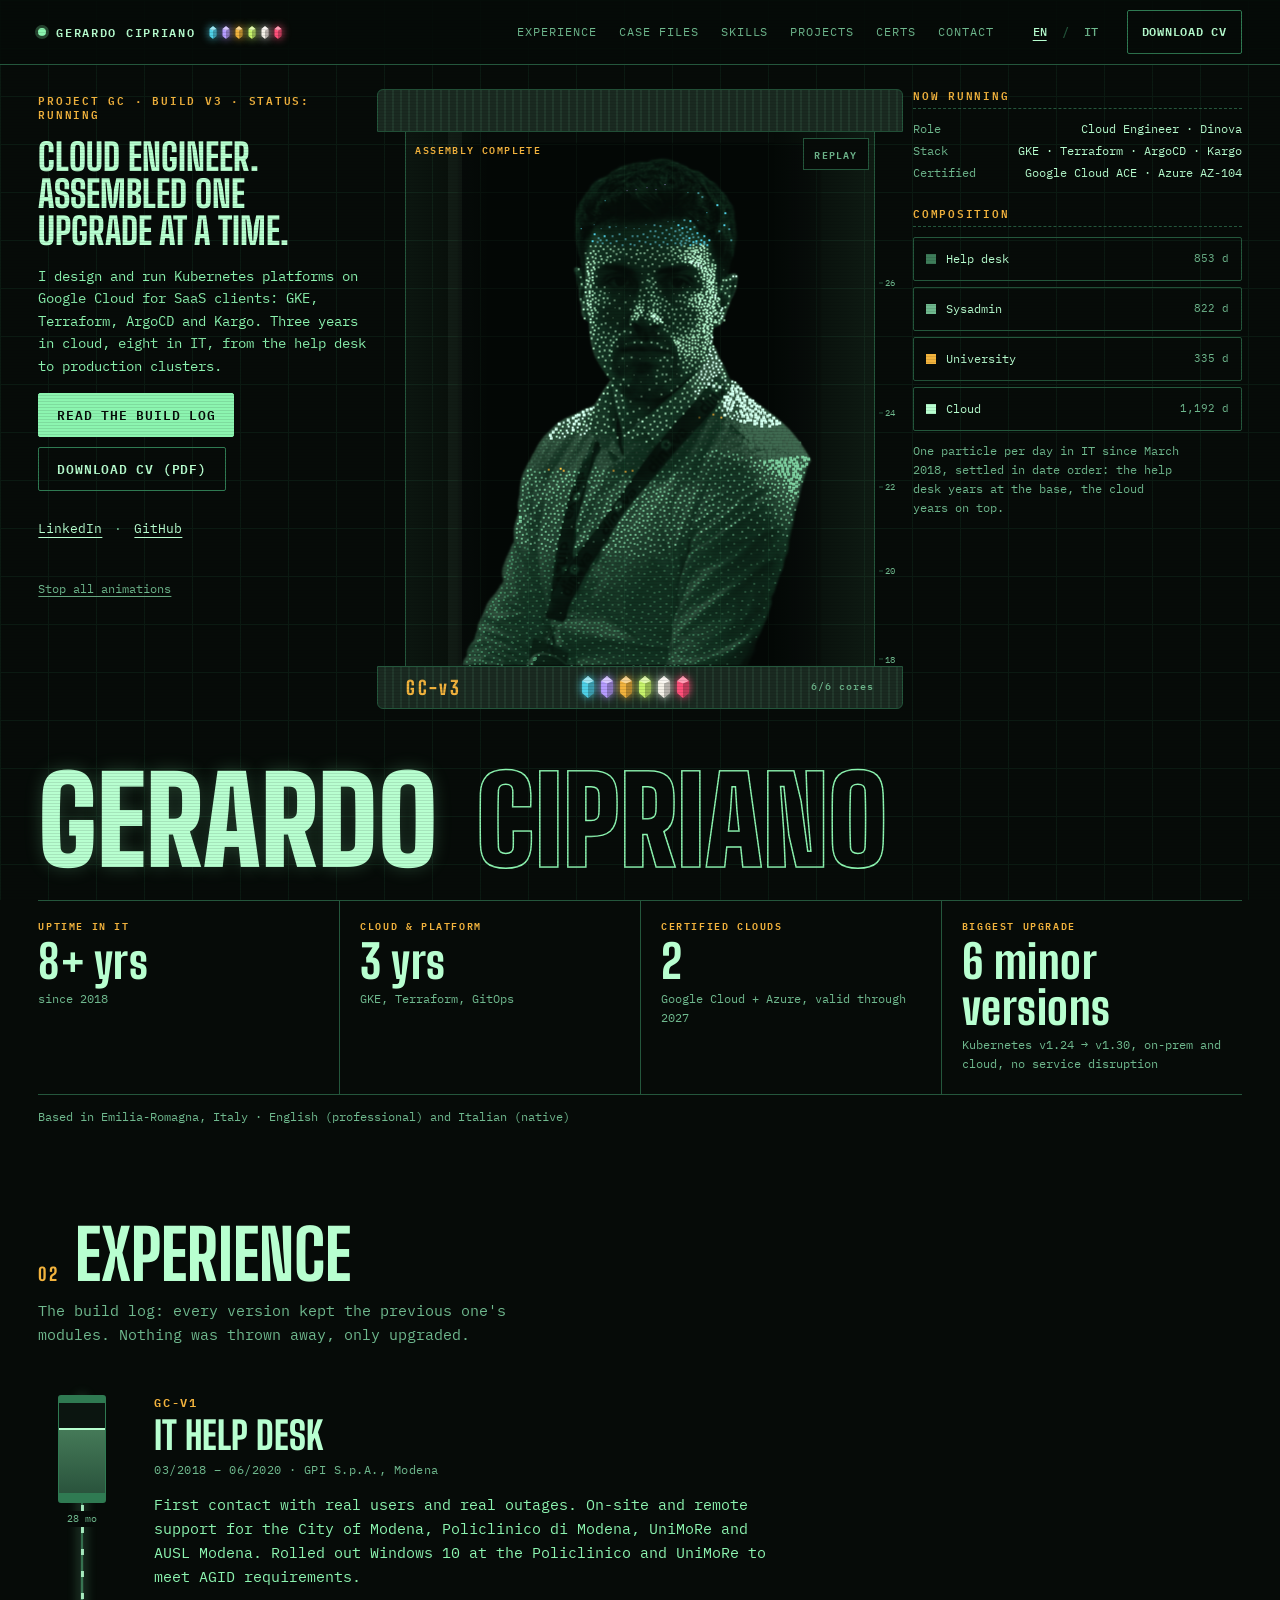
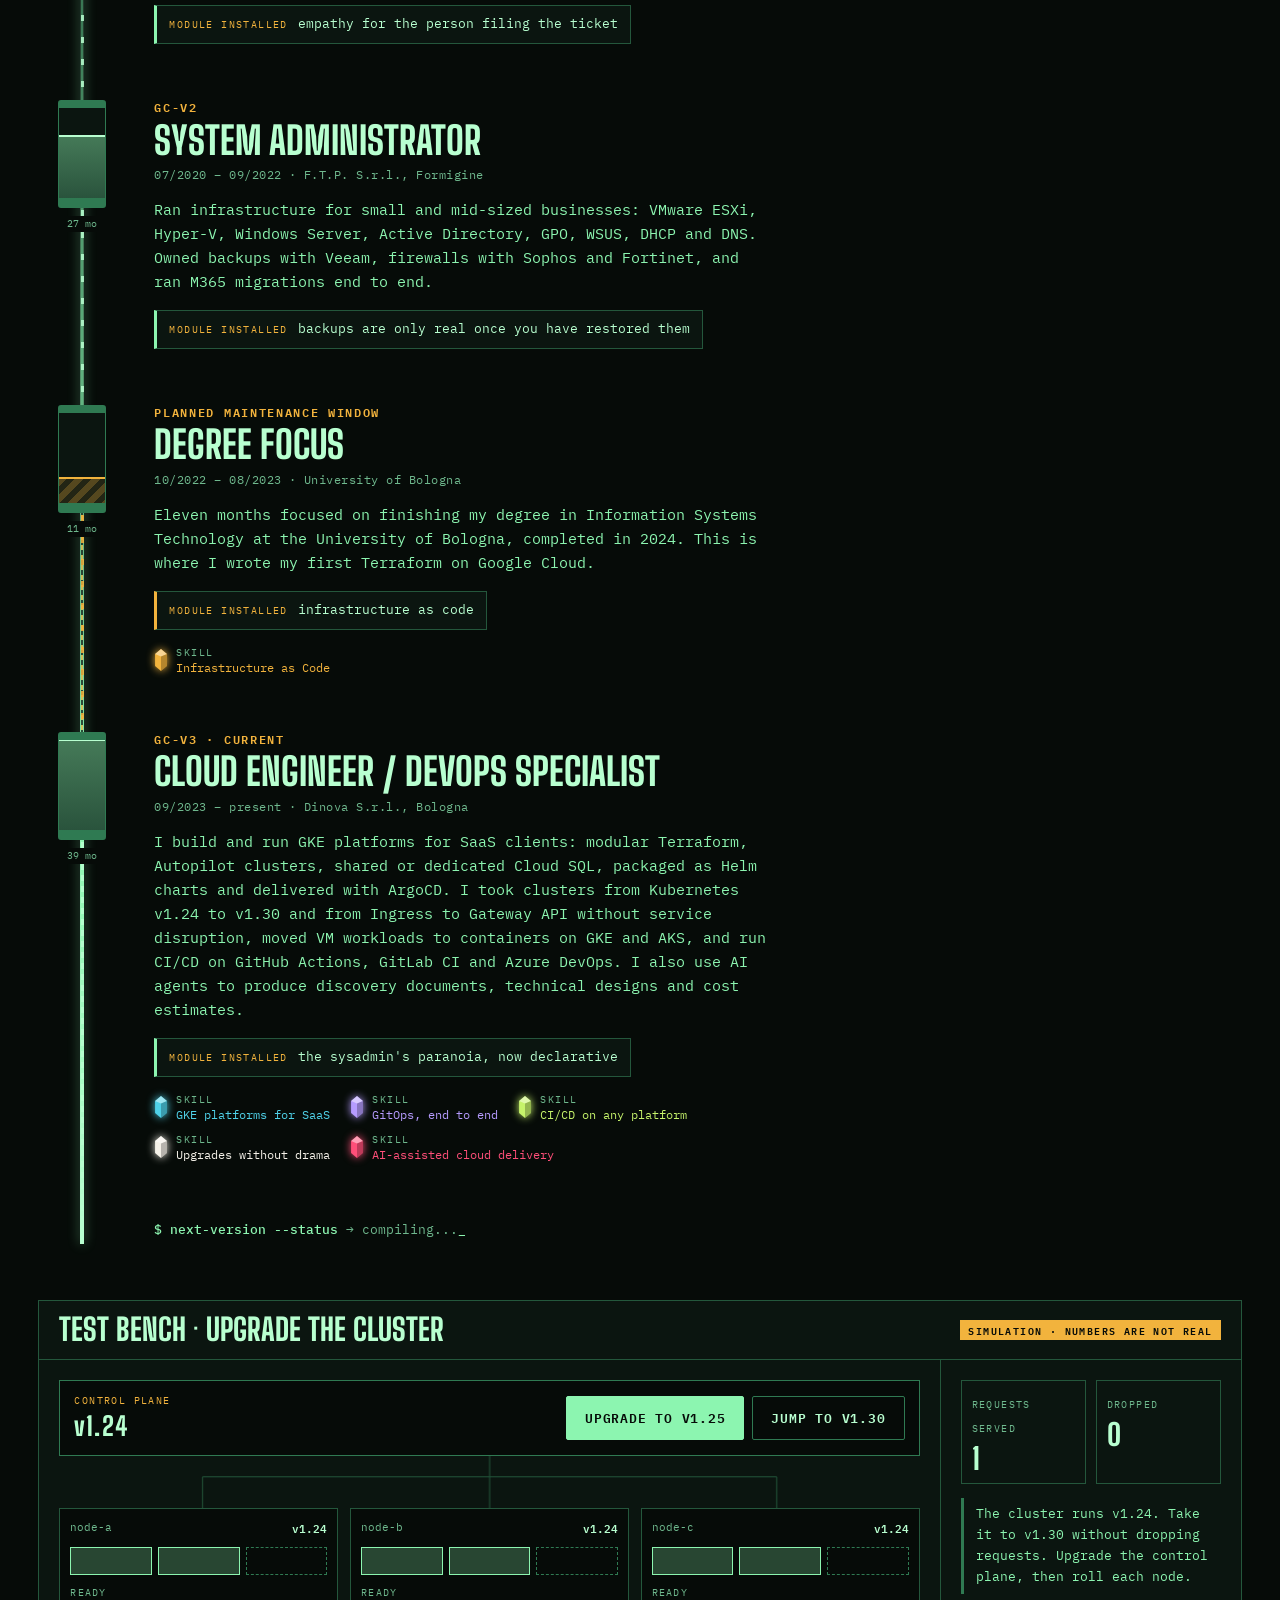
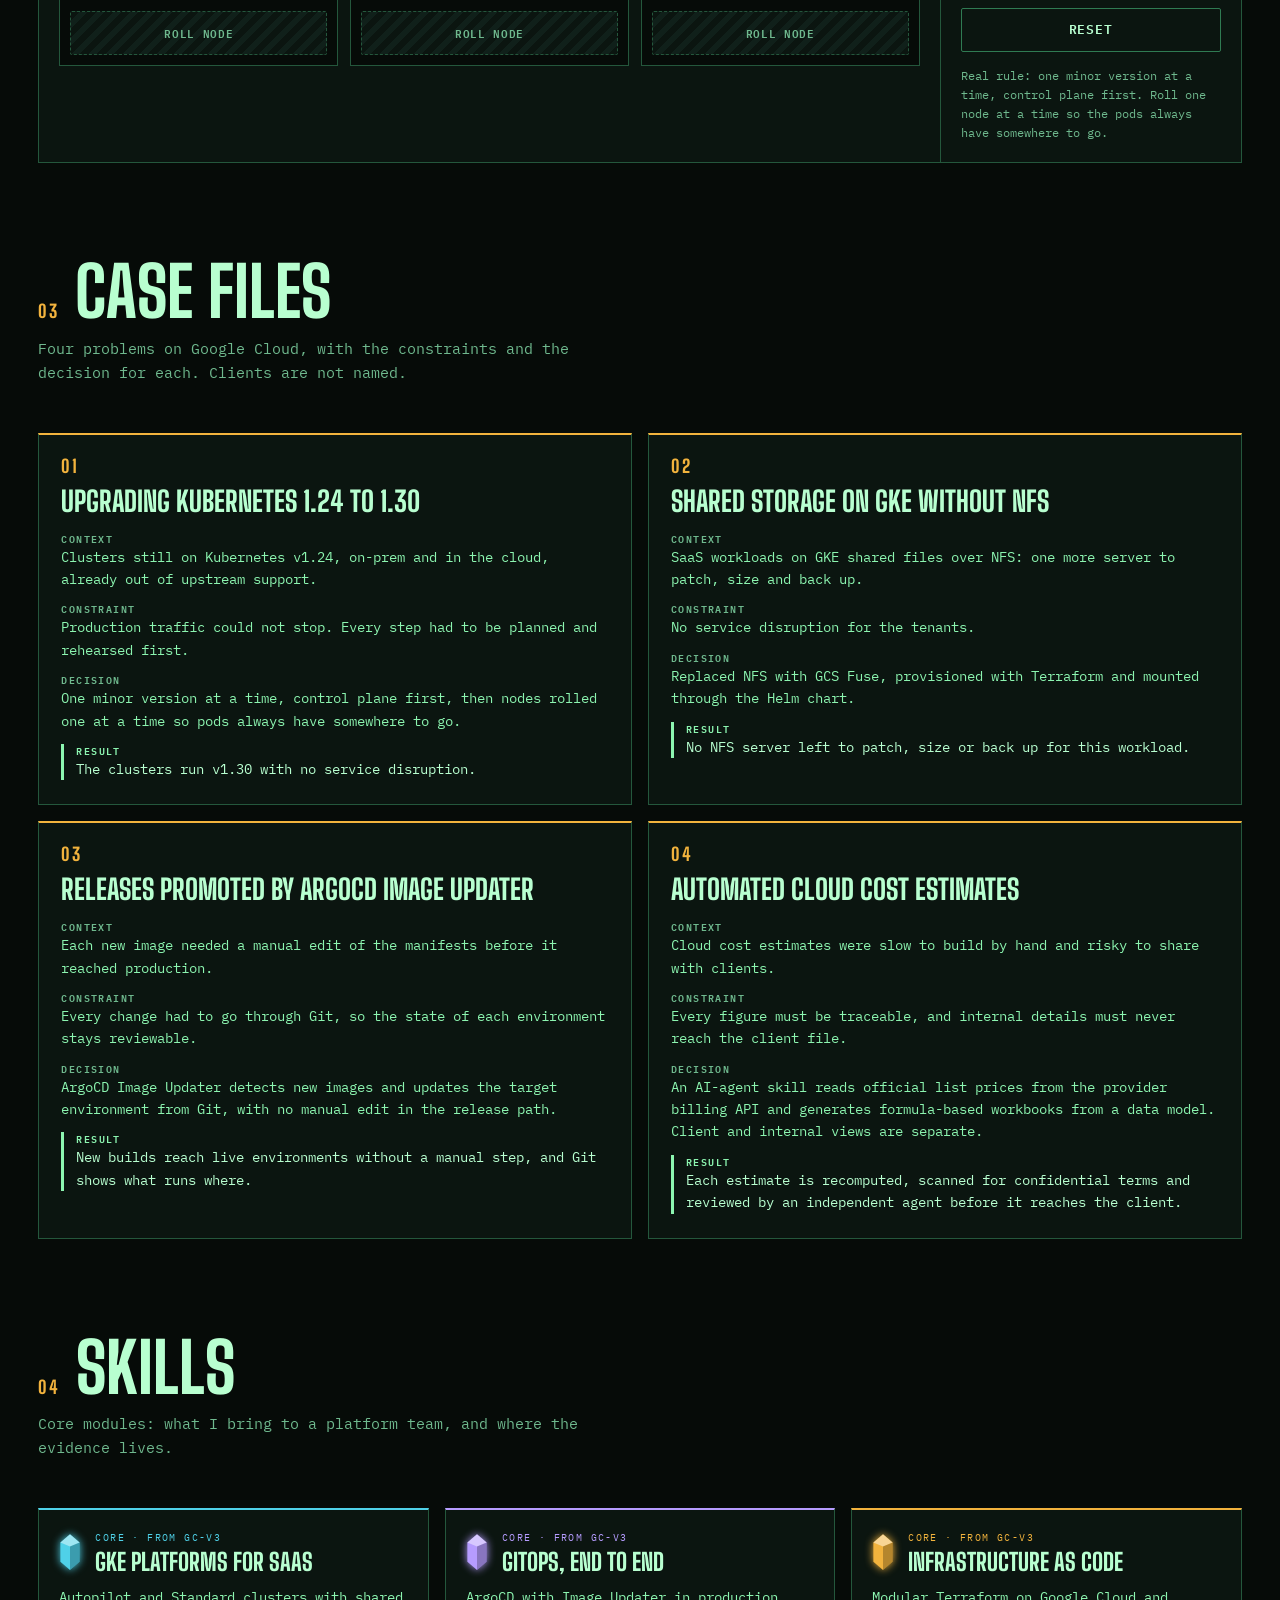
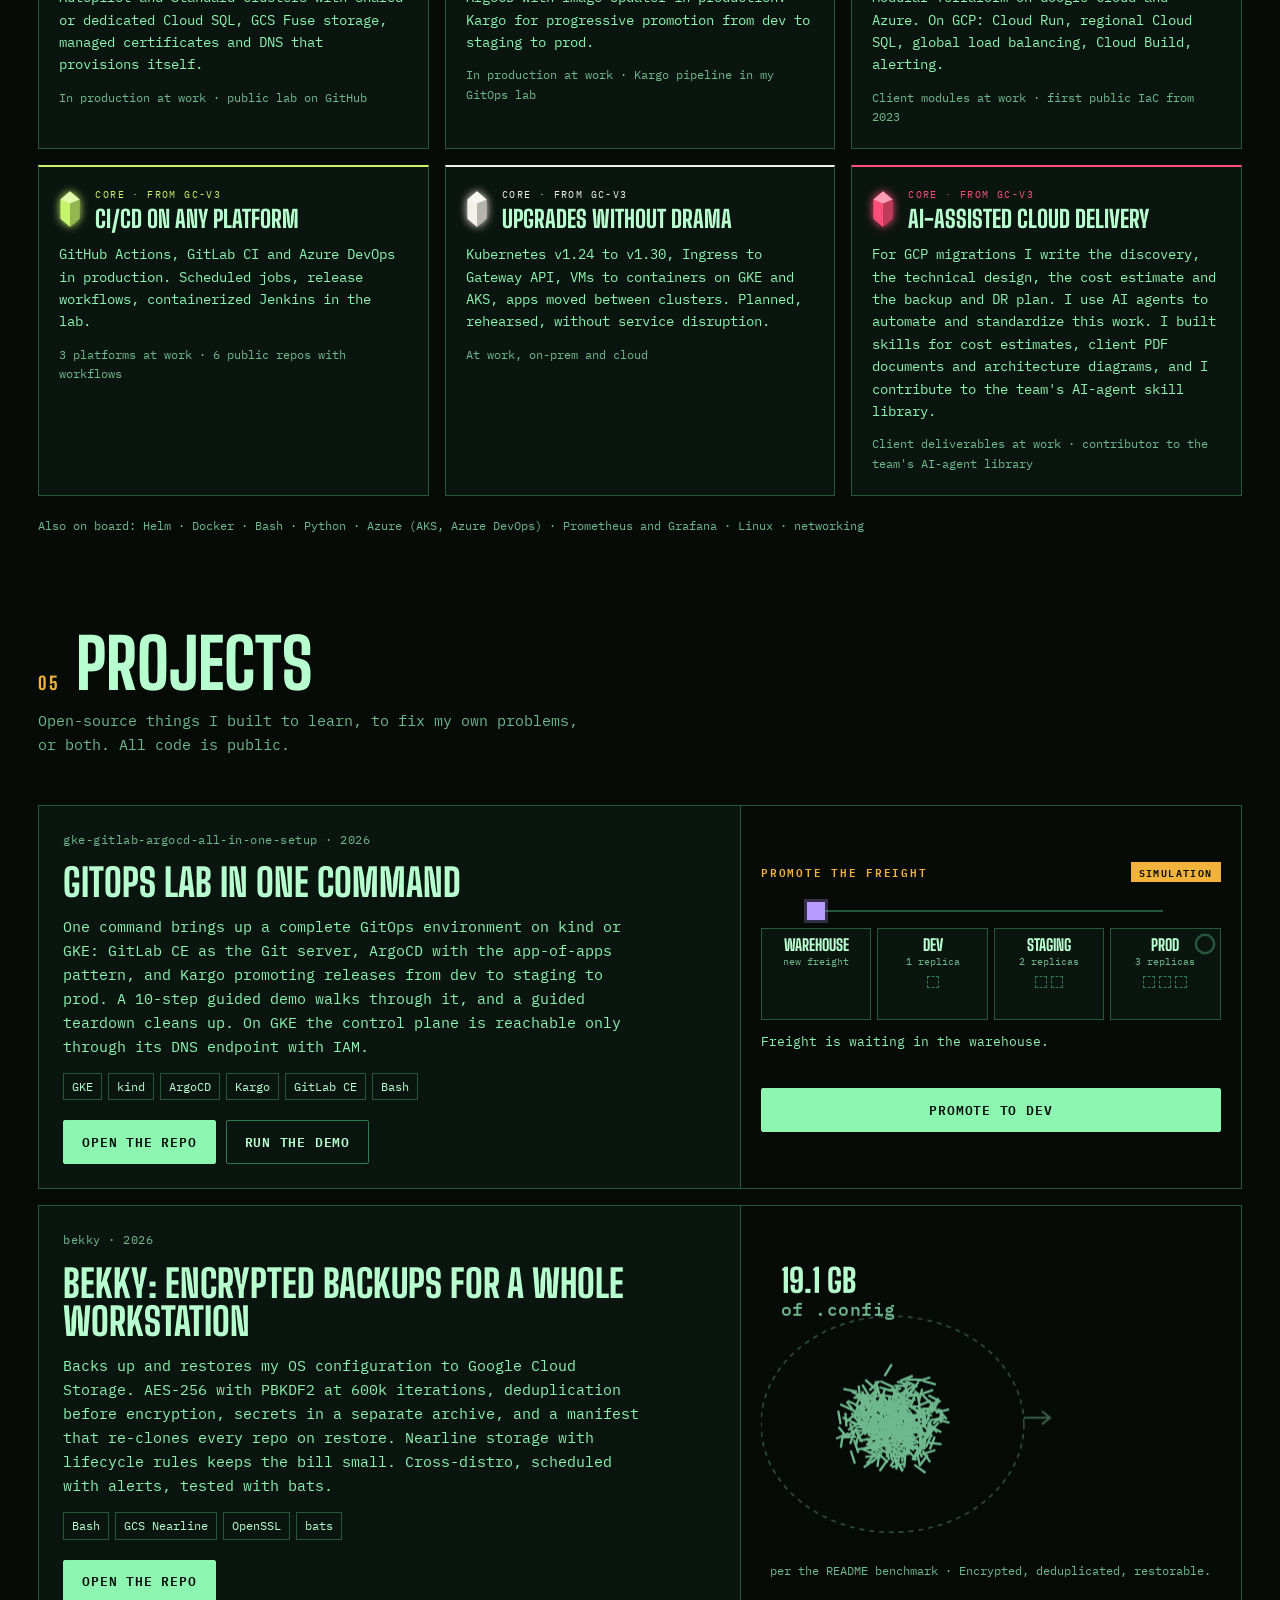
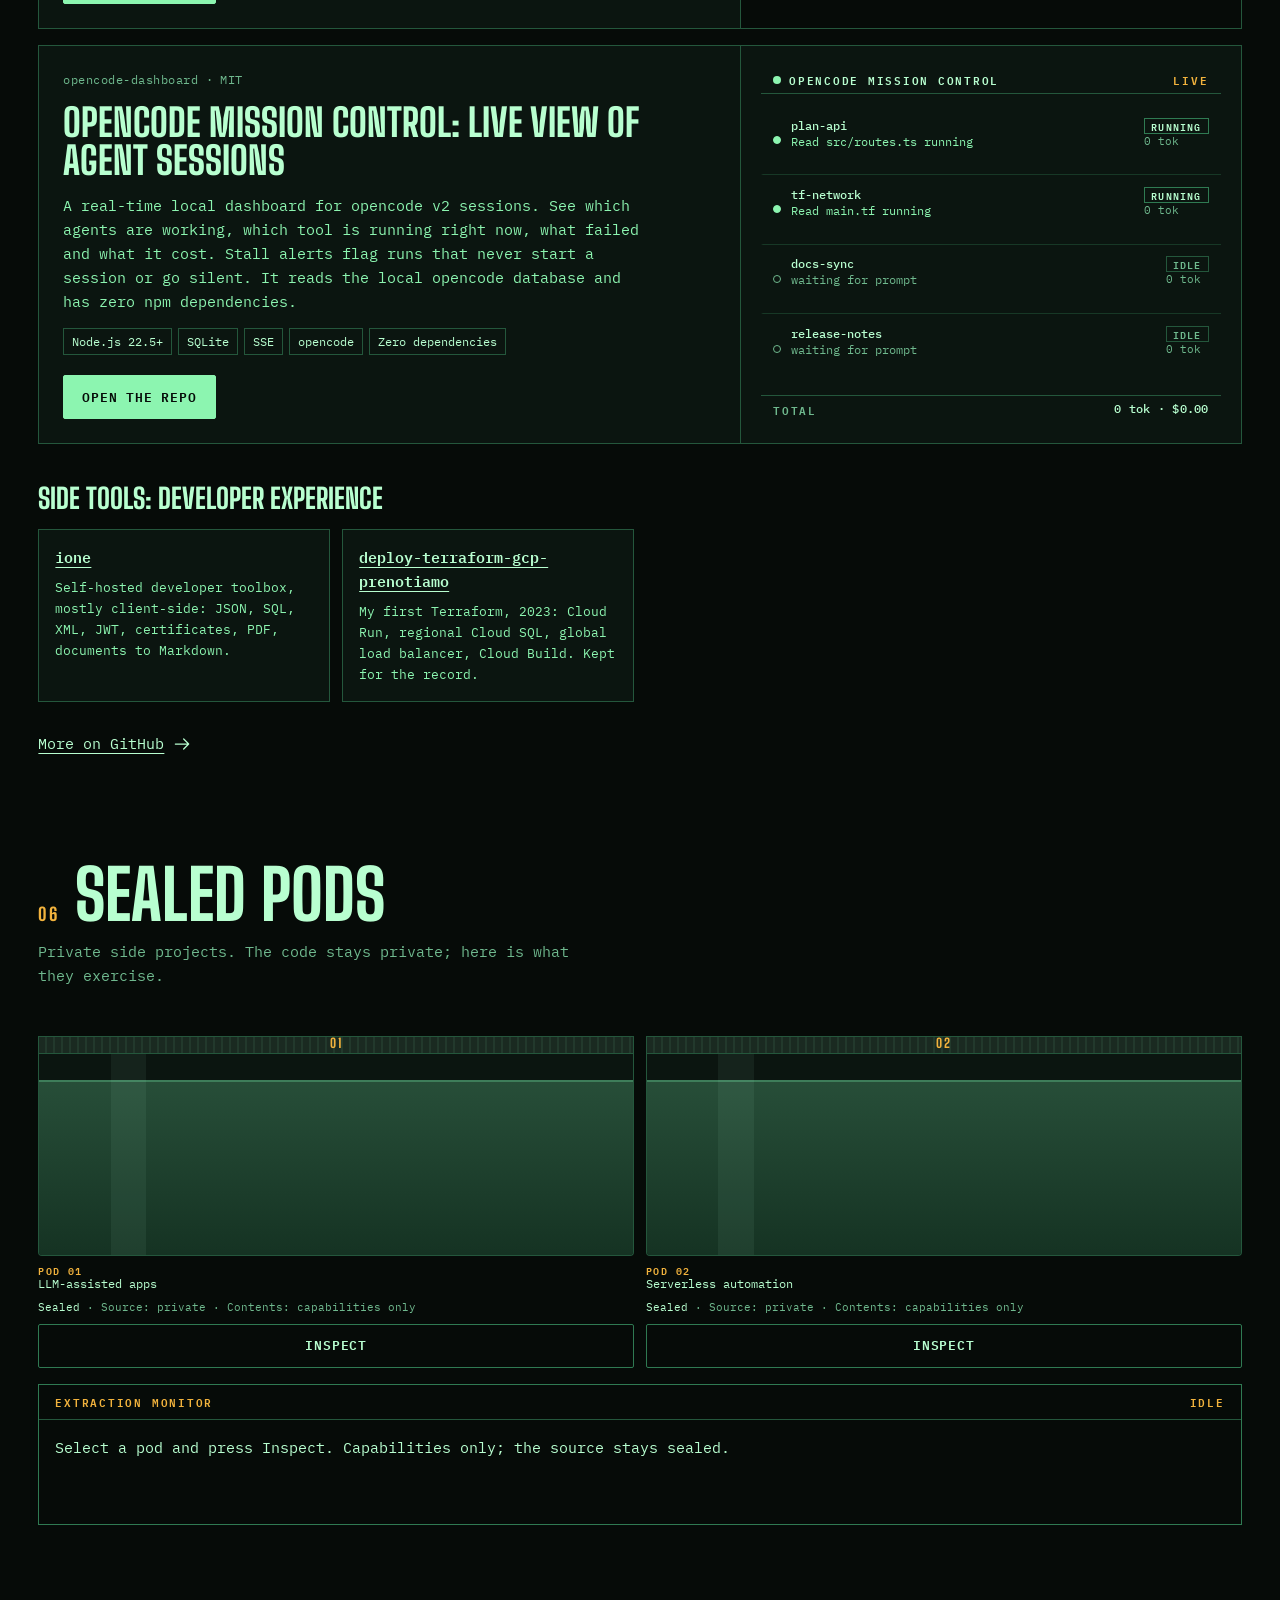
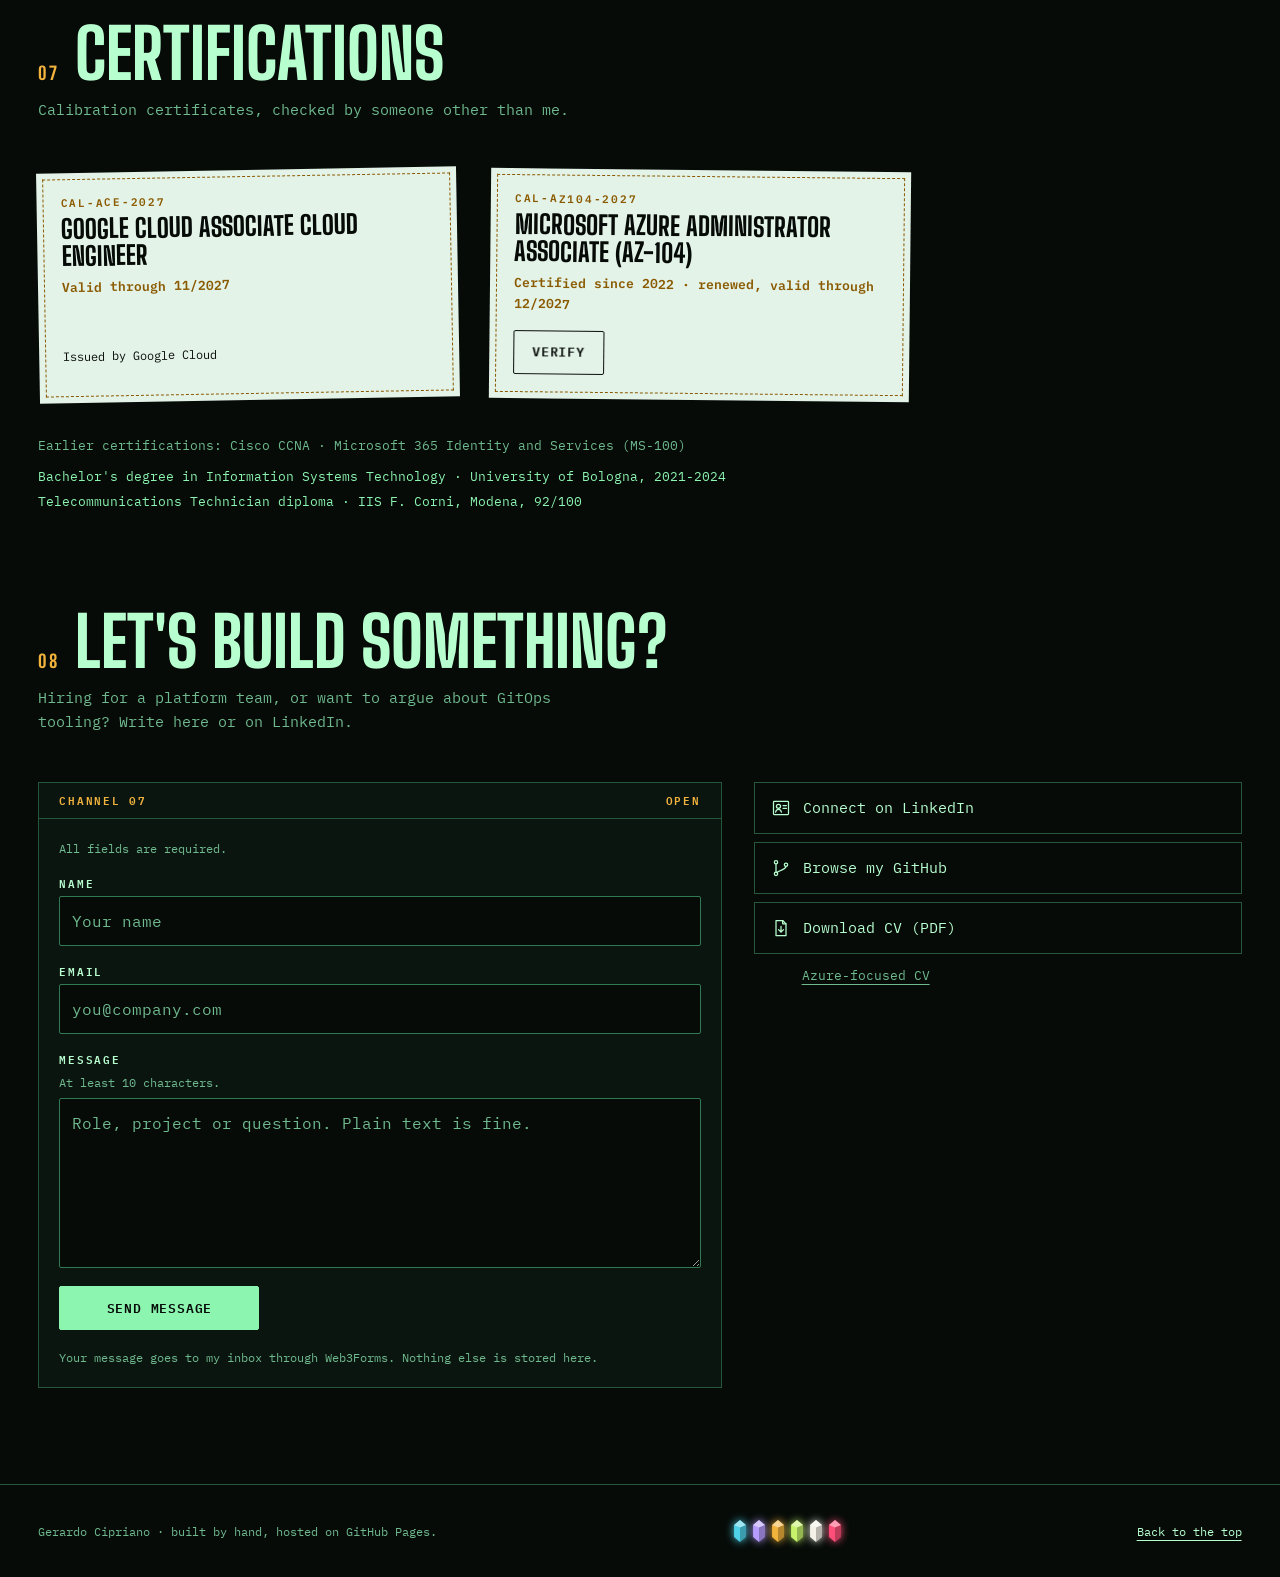
==== it/index.html @ d13d4b51 "feat(site): redesign portfolio as data-driven particle lab - one-page site: particle portrait built " ====
<!doctype html>
<html lang="it" data-content-hash="orq4wa">
<head>
<meta charset="utf-8">
<meta name="viewport" content="width=device-width, initial-scale=1, viewport-fit=cover">
<meta name="theme-color" content="#060B08">
<meta name="color-scheme" content="dark">
<!--slot:head--><script>
(function () {
  try {
    var cur = "it", paths = {"en":"/","it":"/it/"}, hop = 'gc-lang-hop';
    if (localStorage.getItem('gc-lang') || sessionStorage.getItem(hop)) return;
    var langs = navigator.languages && navigator.languages.length ? navigator.languages : [navigator.language || ''];
    var want = 'en';
    for (var i = 0; i < langs.length; i++) { var c = String(langs[i] || '').split('-')[0].toLowerCase(); if (c === 'it' || c === 'en') { want = c; break; } }
    if (want === cur) return;
    sessionStorage.setItem(hop, '1');
    location.replace(paths[want] + location.search + location.hash);
  } catch (e) { /* storage blocked: stay on this page */ }
})();
</script>
<title>Gerardo Cipriano · Cloud Engineer (GCP, GKE, GitOps)</title>
<meta name="description" content="Cloud engineer che costruisce piattaforme Kubernetes su Google Cloud con GKE, Terraform, ArgoCD e Kargo. Dall'help desk ai cluster di produzione. Con base in Italia.">
<link rel="canonical" href="https://gerardocipriano.github.io/it/">
<link rel="alternate" hreflang="en" href="https://gerardocipriano.github.io/">
<link rel="alternate" hreflang="it" href="https://gerardocipriano.github.io/it/">
<link rel="alternate" hreflang="x-default" href="https://gerardocipriano.github.io/">
<meta name="author" content="Gerardo Cipriano">
<meta property="og:type" content="profile">
<meta property="og:site_name" content="Gerardo Cipriano">
<meta property="og:title" content="Gerardo Cipriano · Cloud Engineer">
<meta property="og:description" content="Progetto e gestisco piattaforme GKE su Google Cloud. Leggi il build log: dall'help desk a Kubernetes, un upgrade alla volta.">
<meta property="og:url" content="https://gerardocipriano.github.io/it/">
<meta property="og:image" content="https://gerardocipriano.github.io/assets/site/img/og-image.png">
<meta property="og:image:width" content="1200">
<meta property="og:image:height" content="630">
<meta property="og:image:alt" content="Ritratto di Gerardo Cipriano fatto di particelle verdi dentro un vaso da laboratorio, accanto al nome e alla scritta Cloud Engineer, GKE, Terraform, GitOps">
<meta property="og:locale" content="it_IT">
<meta property="og:locale:alternate" content="en_US">
<meta property="profile:first_name" content="Gerardo">
<meta property="profile:last_name" content="Cipriano">
<meta name="twitter:card" content="summary_large_image">
<meta name="twitter:title" content="Gerardo Cipriano · Cloud Engineer">
<meta name="twitter:description" content="Progetto e gestisco piattaforme GKE su Google Cloud. Leggi il build log: dall'help desk a Kubernetes, un upgrade alla volta.">
<meta name="twitter:image" content="https://gerardocipriano.github.io/assets/site/img/og-image.png">
<style id="gc-theme">:root{--core-gke:#4FD1E8;--core-gitops:#B69CFF;--core-iac:#F2B33D;--core-cicd:#C6F36B;--core-upg:#F4F1E8;--core-ai:#FF4F79;--era-0:#3E7D5A;--era-1:#6FB98E;--era-2:#F2B33D;--era-3:#B8FFD0}[data-core="gke"]{--c:var(--core-gke)}[data-core="gitops"]{--c:var(--core-gitops)}[data-core="iac"]{--c:var(--core-iac)}[data-core="cicd"]{--c:var(--core-cicd)}[data-core="upg"]{--c:var(--core-upg)}[data-core="ai"]{--c:var(--core-ai)}[data-era="0"]{--c:var(--era-0)}[data-era="1"]{--c:var(--era-1)}[data-era="2"]{--c:var(--era-2)}[data-era="3"]{--c:var(--era-3)}</style>
<script type="application/ld+json">{
 "@context": "https://schema.org",
 "@type": "Person",
 "name": "Gerardo Cipriano",
 "url": "https://gerardocipriano.github.io/",
 "image": "https://gerardocipriano.github.io/assets/site/img/og-image.png",
 "jobTitle": "Cloud Engineer",
 "description": "Cloud engineer che costruisce e gestisce piattaforme Kubernetes su Google Cloud, e ci rilascia sopra con GitOps.",
 "worksFor": {
  "@type": "Organization",
  "name": "Dinova S.r.l."
 },
 "alumniOf": {
  "@type": "CollegeOrUniversity",
  "name": "University of Bologna"
 },
 "homeLocation": {
  "@type": "Place",
  "name": "Emilia-Romagna, Italia"
 },
 "knowsLanguage": [
  "en",
  "it"
 ],
 "knowsAbout": [
  "Google Cloud",
  "Kubernetes",
  "GKE",
  "Terraform",
  "ArgoCD",
  "Kargo",
  "GitOps",
  "CI/CD",
  "Helm",
  "Azure",
  "AKS"
 ],
 "sameAs": [
  "https://www.linkedin.com/in/gerardo-cipriano",
  "https://github.com/gerardocipriano"
 ],
 "hasCredential": [
  {
   "@type": "EducationalOccupationalCredential",
   "name": "Google Cloud Associate Cloud Engineer",
   "credentialCategory": "Professional certification",
   "recognizedBy": {
    "@type": "Organization",
    "name": "Google Cloud"
   }
  },
  {
   "@type": "EducationalOccupationalCredential",
   "name": "Microsoft Azure Administrator Associate (AZ-104)",
   "credentialCategory": "Professional certification",
   "recognizedBy": {
    "@type": "Organization",
    "name": "Microsoft"
   },
   "url": "https://www.credly.com/badges/f051ec71-d33c-45ea-85c9-f8ff2670bb09"
  }
 ]
}</script><!--/slot:head-->
<link rel="icon" href="/assets/site/img/favicon.svg" type="image/svg+xml">
<link rel="icon" href="/assets/site/img/favicon-32.png" sizes="32x32" type="image/png">
<link rel="apple-touch-icon" href="/assets/site/img/apple-touch-icon.png">
<link rel="manifest" href="/site.webmanifest">
<link rel="preconnect" href="https://fonts.googleapis.com">
<link rel="preconnect" href="https://fonts.gstatic.com" crossorigin>
<link rel="preload" as="style" href="https://fonts.googleapis.com/css2?family=Big+Shoulders+Display:wght@700;800;900&amp;family=IBM+Plex+Mono:wght@400;500;600&amp;display=swap">
<link rel="stylesheet" href="https://fonts.googleapis.com/css2?family=Big+Shoulders+Display:wght@700;800;900&amp;family=IBM+Plex+Mono:wght@400;500;600&amp;display=swap">
<link rel="stylesheet" href="/assets/site/site.css">
<link rel="stylesheet" href="/assets/site/fx.css">
<link rel="stylesheet" href="/assets/site/dashboard-viz.css">
<link rel="preload" as="fetch" href="/data/content.it.json" crossorigin>
<link rel="preload" as="image" href="/assets/site/img/portrait-luma.png">
<link rel="modulepreload" href="/assets/site/js/render.js">
<link rel="modulepreload" href="/assets/site/js/data-source.js">
<link rel="modulepreload" href="/assets/site/js/genesis.js">
<link rel="modulepreload" href="/assets/site/js/bench.js">
<link rel="modulepreload" href="/assets/site/js/lab.js">
<link rel="modulepreload" href="/assets/site/js/contact.js">
<script>
  // Motion flag before first paint, so a visitor who skipped the animation never sees it start.
  try { if (localStorage.getItem('gc-motion') === 'low') document.documentElement.dataset.motion = 'low'; } catch (e) {}
  document.documentElement.classList.add('js');
</script>
<script type="module" src="/assets/site/js/main.js"></script>
</head>
<body>
<a class="skip" href="#main" data-slot="skip"><!--slot:skip-->Vai al contenuto<!--/slot:skip--></a>

<svg width="0" height="0" class="defs" aria-hidden="true" focusable="false">
  <symbol id="i-person" viewBox="0 0 24 24"><rect x="3" y="4" width="18" height="16" rx="1"/><circle cx="9" cy="10" r="2.5"/><path d="M5.5 17c.6-2.2 2-3.3 3.5-3.3s2.9 1.1 3.5 3.3M14.5 9h4M14.5 12.5h4"/></symbol>
  <symbol id="i-branch" viewBox="0 0 24 24"><circle cx="6" cy="5" r="2"/><circle cx="6" cy="19" r="2"/><circle cx="18" cy="8" r="2"/><path d="M6 7v10M18 10c0 4-6 3.5-11 7.5"/></symbol>
  <symbol id="i-doc" viewBox="0 0 24 24"><path d="M6 3h8l4 4v14H6z"/><path d="M14 3v4h4M12 10v7M9 14l3 3 3-3"/></symbol>
  <symbol id="i-alert" viewBox="0 0 24 24"><path d="M12 3 2.5 20h19z"/><path d="M12 10v4.5M12 17.2v.3"/></symbol>
  <symbol id="i-arrow" viewBox="0 0 24 24"><path d="M4 12h15M14 6l6 6-6 6"/></symbol>
</svg>

<!-- Structure only. Every slot is filled from data/content*.json: by scripts/build.mjs at build
     time (complete HTML for crawlers and no-JS visitors) and again in the browser by
     assets/site/js/render.js when the data source returns content newer than the build. -->
<header class="bar" id="bar" data-slot="bar"><!--slot:bar--><a class="brand" href="#top" id="brand" aria-label="Gerardo Cipriano, torna all'inizio"><span class="lamp" id="lamp" aria-hidden="true"></span><span aria-hidden="true">Gerardo Cipriano</span></a>
  <span class="housing bar-housing" id="barHousing" role="img" aria-label="Nuclei raccolti: 0 su 6"><svg class="gem" data-core="gke" viewBox="0 0 16 26" aria-hidden="true" focusable="false"><polygon class="f" points="8,0 15,6 15,20 8,26 1,20 1,6"/><polygon class="hl" points="8,0 15,6 8,9 1,6"/><polygon class="sh" points="8,9 15,6 15,20 8,26"/></svg><svg class="gem" data-core="gitops" viewBox="0 0 16 26" aria-hidden="true" focusable="false"><polygon class="f" points="8,0 15,6 15,20 8,26 1,20 1,6"/><polygon class="hl" points="8,0 15,6 8,9 1,6"/><polygon class="sh" points="8,9 15,6 15,20 8,26"/></svg><svg class="gem" data-core="iac" viewBox="0 0 16 26" aria-hidden="true" focusable="false"><polygon class="f" points="8,0 15,6 15,20 8,26 1,20 1,6"/><polygon class="hl" points="8,0 15,6 8,9 1,6"/><polygon class="sh" points="8,9 15,6 15,20 8,26"/></svg><svg class="gem" data-core="cicd" viewBox="0 0 16 26" aria-hidden="true" focusable="false"><polygon class="f" points="8,0 15,6 15,20 8,26 1,20 1,6"/><polygon class="hl" points="8,0 15,6 8,9 1,6"/><polygon class="sh" points="8,9 15,6 15,20 8,26"/></svg><svg class="gem" data-core="upg" viewBox="0 0 16 26" aria-hidden="true" focusable="false"><polygon class="f" points="8,0 15,6 15,20 8,26 1,20 1,6"/><polygon class="hl" points="8,0 15,6 8,9 1,6"/><polygon class="sh" points="8,9 15,6 15,20 8,26"/></svg><svg class="gem" data-core="ai" viewBox="0 0 16 26" aria-hidden="true" focusable="false"><polygon class="f" points="8,0 15,6 15,20 8,26 1,20 1,6"/><polygon class="hl" points="8,0 15,6 8,9 1,6"/><polygon class="sh" points="8,9 15,6 15,20 8,26"/></svg></span>
  <nav class="nav" aria-label="Sezioni"><ul class="nav-links" id="navLinks"><li><a href="#log">Esperienza</a></li><li><a href="#cases">Casi di studio</a></li><li><a href="#modules">Competenze</a></li><li><a href="#experiments">Progetti</a></li><li><a href="#certs">Certificazioni</a></li><li><a href="#contact">Contatti</a></li></ul></nav>
  <nav class="lang-switch lang-switch-bar" aria-label="Lingua"><a class="lang-link" href="/" lang="en" hreflang="en" data-lang="en">EN</a><span class="lang-sep" aria-hidden="true">/</span><a class="lang-link" href="/it/" lang="it" hreflang="it" data-lang="it" aria-current="true">IT</a></nav>
  <a class="btn bar-cv" href="/assets/docs/Gerardo_Cipriano_CV_GCP.pdf" type="application/pdf">Scarica CV<span class="sr"> (PDF)</span></a>
  <button class="menu-btn" id="menuBtn" type="button" aria-label="Menu" aria-expanded="false" aria-controls="menu"><svg viewBox="0 0 24 24" aria-hidden="true"><path d="M4 7h16M4 12h16M4 17h16"/></svg></button><!--/slot:bar--></header>
<div class="menu" id="menu" role="dialog" aria-modal="true" aria-label="Sezioni" hidden data-slot="menu"><!--slot:menu--><ul><li><a href="#log">Esperienza</a></li><li><a href="#cases">Casi di studio</a></li><li><a href="#modules">Competenze</a></li><li><a href="#experiments">Progetti</a></li><li><a href="#certs">Certificazioni</a></li><li><a href="#contact">Contatti</a></li></ul><nav class="lang-switch lang-switch-menu" aria-label="Lingua"><a class="lang-link" href="/" lang="en" hreflang="en" data-lang="en">EN</a><span class="lang-sep" aria-hidden="true">/</span><a class="lang-link" href="/it/" lang="it" hreflang="it" data-lang="it" aria-current="true">IT</a></nav><button class="btn menu-close" id="menuClose" type="button">Chiudi menu</button><!--/slot:menu--></div>

<main id="main" tabindex="-1">
<section class="hero" id="top" aria-labelledby="name" data-slot="hero"><!--slot:hero--><div class="plate"><h1 id="name"><span class="first">Gerardo</span> <span class="last">Cipriano</span></h1></div>
  <div class="h-copy">
    <p class="eyebrow" id="eyebrow">Progetto GC · Build v3 · Stato: in esecuzione</p>
    <h2 class="h-sub">Cloud engineer. Assemblato un upgrade alla volta.</h2>
    <p class="h-text">Progetto e gestisco piattaforme Kubernetes su Google Cloud per clienti SaaS: GKE, Terraform, ArgoCD e Kargo. Tre anni nel cloud, otto nell'IT, dall'help desk ai cluster di produzione.</p>
    <div class="h-cta"><a class="btn primary" href="#log">Leggi il build log</a><a class="btn" href="/assets/docs/Gerardo_Cipriano_CV_GCP.pdf" type="application/pdf">Scarica il CV (PDF)</a></div>
    <p class="h-links"><a href="https://www.linkedin.com/in/gerardo-cipriano" rel="noopener">LinkedIn</a><span aria-hidden="true">·</span><a href="https://github.com/gerardocipriano" rel="noopener">GitHub</a></p>
    <button class="skipanim" id="skipanim" type="button" aria-pressed="false">Ferma tutte le animazioni</button>
  </div>
  <div class="vessel" id="vessel">
    <div class="cap top" aria-hidden="true"></div>
    <div class="glass" id="glass" role="img" aria-label="Ritratto di Gerardo Cipriano fatto di particelle, una per ogni giorno della sua carriera IT dal marzo 2018">
      <picture>
        <source type="image/avif" srcset="/assets/site/img/portrait-duo-420.avif 420w, /assets/site/img/portrait-duo-840.avif 840w" sizes="(min-width: 900px) 460px, 70vw">
        <source type="image/webp" srcset="/assets/site/img/portrait-duo-420.webp 420w, /assets/site/img/portrait-duo-840.webp 840w" sizes="(min-width: 900px) 460px, 70vw">
        <img src="/assets/site/img/portrait-duo-420.jpg" width="420" height="603" alt="" decoding="async">
      </picture>
      <canvas id="cv" aria-hidden="true"></canvas>
    </div>
    <div class="v-status" id="vstatus" aria-hidden="true">standby</div>
    <button class="v-replay" id="replay" type="button"><span>Riavvia</span></button>
    <div class="ticks" id="ticks" aria-hidden="true"></div>
    <div class="cap bot" id="plateBase"><span class="v-id" aria-hidden="true">GC-v3</span><span class="housing" id="housing" aria-hidden="true"><svg class="gem" data-core="gke" viewBox="0 0 16 26" aria-hidden="true" focusable="false"><polygon class="f" points="8,0 15,6 15,20 8,26 1,20 1,6"/><polygon class="hl" points="8,0 15,6 8,9 1,6"/><polygon class="sh" points="8,9 15,6 15,20 8,26"/></svg><svg class="gem" data-core="gitops" viewBox="0 0 16 26" aria-hidden="true" focusable="false"><polygon class="f" points="8,0 15,6 15,20 8,26 1,20 1,6"/><polygon class="hl" points="8,0 15,6 8,9 1,6"/><polygon class="sh" points="8,9 15,6 15,20 8,26"/></svg><svg class="gem" data-core="iac" viewBox="0 0 16 26" aria-hidden="true" focusable="false"><polygon class="f" points="8,0 15,6 15,20 8,26 1,20 1,6"/><polygon class="hl" points="8,0 15,6 8,9 1,6"/><polygon class="sh" points="8,9 15,6 15,20 8,26"/></svg><svg class="gem" data-core="cicd" viewBox="0 0 16 26" aria-hidden="true" focusable="false"><polygon class="f" points="8,0 15,6 15,20 8,26 1,20 1,6"/><polygon class="hl" points="8,0 15,6 8,9 1,6"/><polygon class="sh" points="8,9 15,6 15,20 8,26"/></svg><svg class="gem" data-core="upg" viewBox="0 0 16 26" aria-hidden="true" focusable="false"><polygon class="f" points="8,0 15,6 15,20 8,26 1,20 1,6"/><polygon class="hl" points="8,0 15,6 8,9 1,6"/><polygon class="sh" points="8,9 15,6 15,20 8,26"/></svg><svg class="gem" data-core="ai" viewBox="0 0 16 26" aria-hidden="true" focusable="false"><polygon class="f" points="8,0 15,6 15,20 8,26 1,20 1,6"/><polygon class="hl" points="8,0 15,6 8,9 1,6"/><polygon class="sh" points="8,9 15,6 15,20 8,26"/></svg></span><em id="coreCount" aria-hidden="true">0/6 nuclei</em></div>
    <p class="core-hint" id="coreHint" hidden>0/6 nuclei · scorri per caricare</p>
  </div>
  <div class="h-read">
    <h3 class="panel-t">In esecuzione ora</h3>
    <dl class="kv" id="telemetry" aria-hidden="true" hidden>
      <dt>T+</dt><dd id="tT">2.50 s</dd><dt>Temperatura</dt><dd id="tK">2.7 K</dd><dt>Data</dt><dd id="tD">10/2026</dd>
      <dt>Particelle</dt><dd id="tN">3157</dd><dt>Fase</dt><dd id="tP">struttura</dd>
    </dl>
    <dl class="kv now" id="nowRunning"><dt>Ruolo</dt><dd>Cloud Engineer · Dinova</dd><dt>Stack</dt><dd>GKE · Terraform · ArgoCD · Kargo</dd><dt>Certificato</dt><dd>Google Cloud ACE · Azure AZ-104</dd></dl>
    <h3 class="panel-t" id="comp-h">Composizione</h3>
    <ul class="eras" aria-labelledby="comp-h"><li><button class="era" type="button" data-era="0" disabled aria-pressed="false"><i aria-hidden="true"></i>Help desk<small data-c="0">853<span aria-hidden="true"> g</span><span class="sr"> giorni</span></small></button></li><li><button class="era" type="button" data-era="1" disabled aria-pressed="false"><i aria-hidden="true"></i>Sistemista<small data-c="1">822<span aria-hidden="true"> g</span><span class="sr"> giorni</span></small></button></li><li><button class="era" type="button" data-era="2" disabled aria-pressed="false"><i aria-hidden="true"></i>Università<small data-c="2">335<span aria-hidden="true"> g</span><span class="sr"> giorni</span></small></button></li><li><button class="era" type="button" data-era="3" disabled aria-pressed="false"><i aria-hidden="true"></i>Cloud<small data-c="3">1147<span aria-hidden="true"> g</span><span class="sr"> giorni</span></small></button></li></ul>
    <p class="note">Una particella per ogni giorno nell'IT dal marzo 2018, disposte in ordine di data: gli anni dell'help desk alla base, quelli nel cloud in cima.</p>
  </div><!--/slot:hero--></section>
<section class="spec-wrap" id="spec" aria-label="Numeri chiave" data-slot="spec"><!--slot:spec--><dl class="spec"><div><dt>Uptime nell'IT</dt><dd><b>8+ anni</b><span>dal 2018</span></dd></div><div><dt>Cloud e platform</dt><dd><b>3 anni</b><span>GKE, Terraform, GitOps</span></dd></div><div><dt>Cloud certificati</dt><dd><b>2</b><span>Google Cloud + Azure, validi fino al 2027</span></dd></div><div><dt>Upgrade più grande</dt><dd><b>6 versioni minori</b><span>Kubernetes v1.24 → v1.30, on-prem e cloud, senza interruzioni di servizio</span></dd></div></dl>
  <p class="spec-foot">Con base in Emilia-Romagna, Italia · Inglese (professionale) e italiano (madrelingua)</p><!--/slot:spec--></section>
<section class="sec log" id="log" aria-labelledby="log-h" data-slot="log"><!--slot:log--><header class="sec-h"><span class="n" aria-hidden="true">02</span><h2 id="log-h">Esperienza</h2></header>
  <p class="lede">Il build log: ogni versione ha conservato i moduli della precedente. Nulla è stato buttato, solo aggiornato.</p>
  <div class="entries" id="entries">
    <div class="rail" aria-hidden="true"><div class="charge" id="charge"></div></div>
    <ol class="list">
      <li class="entry" data-entry="gcv1" style="--lvl:74%">
        <div class="node" aria-hidden="true"><div class="pod"><div class="liq"></div></div><span class="pod-cap" data-months="0">28 mesi</span></div>
        <div class="e-body">
          <p class="e-ver">GC-v1</p>
          <h3>IT Help Desk</h3>
          <p class="e-meta">03/2018 – 06/2020 · GPI S.p.A., Modena</p>
          <p>Primo contatto con utenti reali e disservizi reali. Supporto in sede e da remoto per il Comune di Modena, il Policlinico di Modena, UniMoRe e AUSL Modena. Migrazione a Windows 10 al Policlinico e in UniMoRe per rispettare i requisiti AGID.</p>
          <p class="module"><small>Modulo installato</small> <code>empatia per chi apre il ticket</code></p>
          
        </div>
      </li>
      <li class="entry" data-entry="gcv2" style="--lvl:71%">
        <div class="node" aria-hidden="true"><div class="pod"><div class="liq"></div></div><span class="pod-cap" data-months="1">27 mesi</span></div>
        <div class="e-body">
          <p class="e-ver">GC-v2</p>
          <h3>Sistemista</h3>
          <p class="e-meta">07/2020 – 09/2022 · F.T.P. S.r.l., Formigine</p>
          <p>Gestione dell'infrastruttura per piccole e medie imprese: VMware ESXi, Hyper-V, Windows Server, Active Directory, GPO, WSUS, DHCP e DNS. Backup con Veeam, firewall Sophos e Fortinet, migrazioni M365 completate end to end.</p>
          <p class="module"><small>Modulo installato</small> <code>un backup esiste davvero solo dopo averlo ripristinato</code></p>
          
        </div>
      </li>
      <li class="entry gap" data-entry="maintenance" data-cores="iac" style="--lvl:29%">
        <div class="node" aria-hidden="true"><div class="pod"><div class="liq"></div></div><span class="pod-cap" data-months="2">11 mesi</span></div>
        <div class="e-body">
          <p class="e-ver">Finestra di manutenzione programmata</p>
          <h3>Focus sulla laurea</h3>
          <p class="e-meta">10/2022 – 08/2023 · University of Bologna</p>
          <p>Undici mesi dedicati alla laurea in Tecnologie dei Sistemi Informatici all'Università di Bologna, conseguita nel 2024. Qui ho scritto il mio primo Terraform su Google Cloud.</p>
          <p class="module"><small>Modulo installato</small> <code>infrastruttura come codice</code></p>
          <p class="chips"><span class="chip" data-core="iac"><svg class="gem" data-core="iac" viewBox="0 0 16 26" aria-hidden="true" focusable="false"><polygon class="f" points="8,0 15,6 15,20 8,26 1,20 1,6"/><polygon class="hl" points="8,0 15,6 8,9 1,6"/><polygon class="sh" points="8,9 15,6 15,20 8,26"/></svg><span><small>Competenza</small><br>Infrastructure as Code</span></span></p>
        </div>
      </li>
      <li class="entry now" data-entry="gcv3" data-cores="gke gitops cicd upg ai" style="--lvl:100%">
        <div class="node" aria-hidden="true"><div class="pod"><div class="liq"></div></div><span class="pod-cap" data-months="3">38 mesi</span></div>
        <div class="e-body">
          <p class="e-ver">GC-v3 · attuale</p>
          <h3>Cloud Engineer / DevOps Specialist</h3>
          <p class="e-meta">09/2023 – oggi · Dinova S.r.l., Bologna</p>
          <p>Costruisco e gestisco piattaforme GKE per clienti SaaS: Terraform modulare, cluster Autopilot, Cloud SQL condiviso o dedicato, impacchettati come chart Helm e rilasciati con ArgoCD. Ho portato i cluster da Kubernetes v1.24 a v1.30 e da Ingress a Gateway API senza interruzioni di servizio, ho spostato workload da VM a container su GKE e AKS, e gestisco CI/CD su GitHub Actions, GitLab CI e Azure DevOps. Uso anche agenti AI per produrre documenti di discovery, technical design e stime dei costi.</p>
          <p class="module"><small>Modulo installato</small> <code>la paranoia del sistemista, ora dichiarativa</code></p>
          <p class="chips"><span class="chip" data-core="gke"><svg class="gem" data-core="gke" viewBox="0 0 16 26" aria-hidden="true" focusable="false"><polygon class="f" points="8,0 15,6 15,20 8,26 1,20 1,6"/><polygon class="hl" points="8,0 15,6 8,9 1,6"/><polygon class="sh" points="8,9 15,6 15,20 8,26"/></svg><span><small>Competenza</small><br>Piattaforme GKE per SaaS</span></span><span class="chip" data-core="gitops"><svg class="gem" data-core="gitops" viewBox="0 0 16 26" aria-hidden="true" focusable="false"><polygon class="f" points="8,0 15,6 15,20 8,26 1,20 1,6"/><polygon class="hl" points="8,0 15,6 8,9 1,6"/><polygon class="sh" points="8,9 15,6 15,20 8,26"/></svg><span><small>Competenza</small><br>GitOps, dall'inizio alla fine</span></span><span class="chip" data-core="cicd"><svg class="gem" data-core="cicd" viewBox="0 0 16 26" aria-hidden="true" focusable="false"><polygon class="f" points="8,0 15,6 15,20 8,26 1,20 1,6"/><polygon class="hl" points="8,0 15,6 8,9 1,6"/><polygon class="sh" points="8,9 15,6 15,20 8,26"/></svg><span><small>Competenza</small><br>CI/CD su qualsiasi piattaforma</span></span><span class="chip" data-core="upg"><svg class="gem" data-core="upg" viewBox="0 0 16 26" aria-hidden="true" focusable="false"><polygon class="f" points="8,0 15,6 15,20 8,26 1,20 1,6"/><polygon class="hl" points="8,0 15,6 8,9 1,6"/><polygon class="sh" points="8,9 15,6 15,20 8,26"/></svg><span><small>Competenza</small><br>Upgrade senza drammi</span></span><span class="chip" data-core="ai"><svg class="gem" data-core="ai" viewBox="0 0 16 26" aria-hidden="true" focusable="false"><polygon class="f" points="8,0 15,6 15,20 8,26 1,20 1,6"/><polygon class="hl" points="8,0 15,6 8,9 1,6"/><polygon class="sh" points="8,9 15,6 15,20 8,26"/></svg><span><small>Competenza</small><br>Delivery cloud assistita dall'AI</span></span></p>
        </div>
      </li>
    </ol>
    <p class="next"><b>$ next-version --status</b> → <span class="cursor">compilazione in corso...</span></p>
  </div>
  <div class="bench" id="bench" role="region" aria-labelledby="bench-h">
    <div class="bench-h"><h3 id="bench-h">Banco di prova · Aggiorna il cluster</h3><span class="sim">Simulazione · i numeri non sono reali</span></div>
    <div class="bench-b">
      <div class="stage">
        <div class="cp" id="cp"><div><small>Control plane</small><b id="cpv">v1.24</b></div>
          <div class="cp-actions"><button class="btn primary" id="cpUp" type="button">Aggiorna a v1.25</button><button class="btn" id="jump" type="button">Salta a v1.30</button></div></div>
        <canvas class="lane" id="lane" aria-hidden="true"></canvas>
        <ul class="nodes" id="nodes" aria-label="Nodi worker"></ul>
        <p class="pending" id="pending"></p>
      </div>
      <div class="side">
        <div class="ctr"><div><small>Richieste servite</small><b id="served">0</b></div><div class="drop" id="dropBox"><small>Perse</small><b id="dropped">0</b></div></div>
        <p class="msg" id="msg" role="status" aria-live="polite">Il cluster gira su v1.24. Portalo a v1.30 senza perdere richieste. Aggiorna il control plane, poi ogni nodo.</p>
        <p class="sr" id="benchLive" role="status" aria-live="polite"></p>
        <button class="btn" id="auto" type="button" hidden>Automatizza il resto</button>
        <button class="btn" id="reset" type="button">Ripristina</button>
        <p class="static-note">Regola reale: una versione minore alla volta, prima il control plane. Aggiorna un nodo alla volta, così i pod hanno sempre dove andare.</p>
      </div>
    </div>
  </div><!--/slot:log--></section>
<section class="sec cases" id="cases" aria-labelledby="cases-h" data-slot="cases"><!--slot:cases--><header class="sec-h"><span class="n" aria-hidden="true">03</span><h2 id="cases-h">Casi di studio</h2></header>
  <p class="lede">Quattro problemi su Google Cloud, con i vincoli e la decisione per ciascuno. I clienti non sono citati.</p>
  <div class="case-list">
    <article class="case" aria-labelledby="case-0-h">
      <p class="case-n" aria-hidden="true">01</p>
      <h3 id="case-0-h">Upgrade di Kubernetes dalla 1.24 alla 1.30</h3>
      <dl class="case-dl">
        <div><dt>Contesto</dt><dd>Cluster ancora su Kubernetes v1.24, on-prem e in cloud, già fuori dal supporto upstream.</dd></div>
        <div><dt>Vincolo</dt><dd>Il traffico di produzione non poteva fermarsi. Ogni passo andava pianificato e provato prima.</dd></div>
        <div><dt>Decisione</dt><dd>Una versione minore alla volta, prima il control plane, poi i nodi aggiornati uno alla volta, così i pod hanno sempre dove andare.</dd></div>
        <div class="case-result"><dt>Risultato</dt><dd>I cluster girano su v1.30 senza interruzioni di servizio.</dd></div>
      </dl>
    </article>
    <article class="case" aria-labelledby="case-1-h">
      <p class="case-n" aria-hidden="true">02</p>
      <h3 id="case-1-h">Storage condiviso su GKE senza NFS</h3>
      <dl class="case-dl">
        <div><dt>Contesto</dt><dd>I workload SaaS su GKE condividevano file via NFS: un server in più da patchare, dimensionare e backuppare.</dd></div>
        <div><dt>Vincolo</dt><dd>Nessuna interruzione di servizio per i tenant.</dd></div>
        <div><dt>Decisione</dt><dd>NFS sostituito con GCS Fuse, provisionato con Terraform e montato tramite il chart Helm.</dd></div>
        <div class="case-result"><dt>Risultato</dt><dd>Per questo workload non resta nessun server NFS da patchare, dimensionare o backuppare.</dd></div>
      </dl>
    </article>
    <article class="case" aria-labelledby="case-2-h">
      <p class="case-n" aria-hidden="true">03</p>
      <h3 id="case-2-h">Release promosse da ArgoCD Image Updater</h3>
      <dl class="case-dl">
        <div><dt>Contesto</dt><dd>Ogni nuova immagine richiedeva una modifica manuale dei manifest prima di arrivare in produzione.</dd></div>
        <div><dt>Vincolo</dt><dd>Ogni modifica doveva passare da Git, così lo stato di ogni ambiente resta verificabile.</dd></div>
        <div><dt>Decisione</dt><dd>ArgoCD Image Updater rileva le nuove immagini e aggiorna l'ambiente target da Git, senza modifiche manuali nel percorso di rilascio.</dd></div>
        <div class="case-result"><dt>Risultato</dt><dd>Le nuove build arrivano negli ambienti live senza un passaggio manuale, e Git mostra cosa gira dove.</dd></div>
      </dl>
    </article>
    <article class="case" aria-labelledby="case-3-h">
      <p class="case-n" aria-hidden="true">04</p>
      <h3 id="case-3-h">Stime dei costi cloud automatizzate</h3>
      <dl class="case-dl">
        <div><dt>Contesto</dt><dd>Le stime dei costi cloud richiedevano troppo tempo se fatte a mano, ed era rischioso condividerle con i clienti.</dd></div>
        <div><dt>Vincolo</dt><dd>Ogni cifra deve essere tracciabile, e i dettagli interni non devono mai arrivare nel file del cliente.</dd></div>
        <div><dt>Decisione</dt><dd>Una skill di agenti AI legge i listini ufficiali dalle API di billing del provider e genera workbook basati su formule da un modello dati. Le viste per il cliente e quelle interne sono separate.</dd></div>
        <div class="case-result"><dt>Risultato</dt><dd>Ogni stima viene ricalcolata, controllata per termini riservati e rivista da un agente indipendente prima di arrivare al cliente.</dd></div>
      </dl>
    </article>
  </div><!--/slot:cases--></section>
<section class="sec modules" id="modules" aria-labelledby="mod-h" data-slot="modules"><!--slot:modules--><header class="sec-h"><span class="n" aria-hidden="true">04</span><h2 id="mod-h">Competenze</h2></header>
  <p class="lede">Moduli principali: cosa porto in un platform team e dove stanno le prove.</p>
  <ul class="cores" id="cores">
    <li class="core" data-core="gke"><header><svg class="gem" data-core="gke" viewBox="0 0 16 26" aria-hidden="true" focusable="false"><polygon class="f" points="8,0 15,6 15,20 8,26 1,20 1,6"/><polygon class="hl" points="8,0 15,6 8,9 1,6"/><polygon class="sh" points="8,9 15,6 15,20 8,26"/></svg><div><span class="k">Nucleo · dal GC-v3</span><h3>Piattaforme GKE per SaaS</h3></div></header><p>Cluster Autopilot e Standard con Cloud SQL condiviso o dedicato, storage GCS Fuse, certificati gestiti e DNS che si configura da solo.</p><p class="proof">In produzione al lavoro · lab pubblico su GitHub</p></li>
    <li class="core" data-core="gitops"><header><svg class="gem" data-core="gitops" viewBox="0 0 16 26" aria-hidden="true" focusable="false"><polygon class="f" points="8,0 15,6 15,20 8,26 1,20 1,6"/><polygon class="hl" points="8,0 15,6 8,9 1,6"/><polygon class="sh" points="8,9 15,6 15,20 8,26"/></svg><div><span class="k">Nucleo · dal GC-v3</span><h3>GitOps, dall'inizio alla fine</h3></div></header><p>ArgoCD con Image Updater in produzione. Kargo per la promozione progressiva da dev a staging fino a prod.</p><p class="proof">In produzione al lavoro · pipeline Kargo nel mio lab GitOps</p></li>
    <li class="core" data-core="iac"><header><svg class="gem" data-core="iac" viewBox="0 0 16 26" aria-hidden="true" focusable="false"><polygon class="f" points="8,0 15,6 15,20 8,26 1,20 1,6"/><polygon class="hl" points="8,0 15,6 8,9 1,6"/><polygon class="sh" points="8,9 15,6 15,20 8,26"/></svg><div><span class="k">Nucleo · dal GC-v3</span><h3>Infrastructure as Code</h3></div></header><p>Terraform modulare su Google Cloud e Azure. Su GCP: Cloud Run, Cloud SQL regionale, global load balancing, Cloud Build, alerting.</p><p class="proof">Moduli per clienti al lavoro · primo IaC pubblico dal 2023</p></li>
    <li class="core" data-core="cicd"><header><svg class="gem" data-core="cicd" viewBox="0 0 16 26" aria-hidden="true" focusable="false"><polygon class="f" points="8,0 15,6 15,20 8,26 1,20 1,6"/><polygon class="hl" points="8,0 15,6 8,9 1,6"/><polygon class="sh" points="8,9 15,6 15,20 8,26"/></svg><div><span class="k">Nucleo · dal GC-v3</span><h3>CI/CD su qualsiasi piattaforma</h3></div></header><p>GitHub Actions, GitLab CI e Azure DevOps in produzione. Job pianificati, workflow di rilascio, Jenkins containerizzato nel lab.</p><p class="proof">3 piattaforme al lavoro · 6 repo pubblici con workflow</p></li>
    <li class="core" data-core="upg"><header><svg class="gem" data-core="upg" viewBox="0 0 16 26" aria-hidden="true" focusable="false"><polygon class="f" points="8,0 15,6 15,20 8,26 1,20 1,6"/><polygon class="hl" points="8,0 15,6 8,9 1,6"/><polygon class="sh" points="8,9 15,6 15,20 8,26"/></svg><div><span class="k">Nucleo · dal GC-v3</span><h3>Upgrade senza drammi</h3></div></header><p>Kubernetes dalla v1.24 alla v1.30, da Ingress a Gateway API, VM spostate in container su GKE e AKS, applicazioni migrate tra cluster. Pianificati, provati, senza interruzioni di servizio.</p><p class="proof">Al lavoro, on-prem e cloud</p></li>
    <li class="core" data-core="ai"><header><svg class="gem" data-core="ai" viewBox="0 0 16 26" aria-hidden="true" focusable="false"><polygon class="f" points="8,0 15,6 15,20 8,26 1,20 1,6"/><polygon class="hl" points="8,0 15,6 8,9 1,6"/><polygon class="sh" points="8,9 15,6 15,20 8,26"/></svg><div><span class="k">Nucleo · dal GC-v3</span><h3>Delivery cloud assistita dall'AI</h3></div></header><p>Per le migrazioni su GCP scrivo discovery, technical design, stima dei costi e piano di backup e DR. Uso agenti AI per automatizzare e standardizzare questo lavoro. Ho costruito skill per stime dei costi, documenti PDF per i clienti e diagrammi di architettura, e contribuisco alla libreria di skill per agenti AI del team.</p><p class="proof">Deliverable per clienti al lavoro · contributor alla libreria AI del team</p></li>
  </ul>
  <p class="also">Anche a bordo: Helm · Docker · Bash · Python · Azure (AKS, Azure DevOps) · Prometheus e Grafana · Linux · networking</p><!--/slot:modules--></section>
<section class="sec experiments" id="experiments" aria-labelledby="exp-h" data-slot="experiments"><!--slot:experiments--><header class="sec-h"><span class="n" aria-hidden="true">05</span><h2 id="exp-h">Progetti</h2></header>
  <p class="lede">Progetti open source nati per imparare, per risolvere problemi miei, o per entrambe le cose. Tutto il codice è pubblico.</p>
  <article class="xp" aria-labelledby="xp0-h">
    <div class="xp-text">
      <p class="xp-meta">gke-gitlab-argocd-all-in-one-setup · 2026</p>
      <h3 id="xp0-h">Lab GitOps con un solo comando</h3>
      <p>Un comando avvia un ambiente GitOps completo su kind o GKE: GitLab CE come server Git, ArgoCD con il pattern app-of-apps e Kargo che promuove le release da dev a staging a prod. Una demo guidata in 10 passi la illustra e un teardown guidato la smonta. Su GKE il control plane è raggiungibile solo tramite il suo endpoint DNS, con IAM.</p>
      <ul class="tags" aria-label="Stack"><li>GKE</li><li>kind</li><li>ArgoCD</li><li>Kargo</li><li>GitLab CE</li><li>Bash</li></ul>
      <p class="xp-cta"><a class="btn primary" href="https://github.com/gerardocipriano/gke-gitlab-argocd-all-in-one-setup" rel="noopener" aria-describedby="xp0-h">Apri il repo</a><a class="btn" href="https://github.com/gerardocipriano/gke-gitlab-argocd-all-in-one-setup/blob/main/docs/KARGO-DEMO.md" rel="noopener" aria-describedby="xp0-h">Esegui la demo</a></p>
    </div>
    <div class="xp-vis freight" id="freight">
      <p class="vis-t">Promuovi il freight <span class="sim">Simulazione</span></p>
      <div class="fr-track" id="frTrack"><div class="fr-col fr-wh"><span class="fr-name">Magazzino</span><span class="fr-sub">nuovo freight</span></div><div class="fr-col" data-stage="0"><span class="fr-name">dev</span><span class="fr-sub">1 replica</span><span class="fr-pods"><i></i></span></div><div class="fr-col" data-stage="1"><span class="fr-name">staging</span><span class="fr-sub">2 repliche</span><span class="fr-pods"><i></i><i></i></span></div><div class="fr-col" data-stage="2"><span class="fr-name">prod</span><span class="fr-sub">3 repliche</span><span class="fr-pods"><i></i><i></i><i></i></span><svg class="fr-ring" viewBox="0 0 36 36" aria-hidden="true"><circle cx="18" cy="18" r="15" class="bg"/><circle cx="18" cy="18" r="15" class="fg" pathLength="100"/></svg></div><div class="fr-cube" id="frCube" aria-hidden="true"><i></i></div></div>
      <p class="fr-msg" id="frMsg" role="status" aria-live="polite">Il freight aspetta in magazzino.</p>
      <p class="fr-actions"><button class="btn primary" id="frBtn" type="button">Promuovi a dev</button></p>
    </div>
  </article>
  <article class="xp" aria-labelledby="xp1-h">
    <div class="xp-text">
      <p class="xp-meta">bekky · 2026</p>
      <h3 id="xp1-h">bekky: backup cifrati di un'intera workstation</h3>
      <p>Esegue il backup e il ripristino della configurazione del mio OS su Google Cloud Storage. AES-256 con PBKDF2 a 600k iterazioni, deduplica prima della cifratura, segreti in un archivio separato e un manifest che riclona ogni repo al ripristino. Lo storage Nearline con regole di lifecycle tiene basso il costo. Compatibile con più distribuzioni, pianificato con alert, testato con bats.</p>
      <ul class="tags" aria-label="Stack"><li>Bash</li><li>GCS Nearline</li><li>OpenSSL</li><li>bats</li></ul>
      <p class="xp-cta"><a class="btn primary" href="https://github.com/gerardocipriano/bekky" rel="noopener" aria-describedby="xp1-h">Apri il repo</a></p>
    </div>
    <div class="xp-vis bekky" id="bekky">
      <canvas id="bekkyCv" width="280" height="180" aria-hidden="true"></canvas>
      <p class="sr">24 GB di .config diventa ~100 MB di backup</p>
      <p class="readout-note">secondo il benchmark nel README · <span>Cifrato, deduplicato, ripristinabile.</span></p>
    </div>
  </article>
  <article class="xp" aria-labelledby="xp2-h">
    <div class="xp-text">
      <p class="xp-meta">opencode-dashboard · MIT</p>
      <h3 id="xp2-h">opencode mission control: vista in tempo reale delle sessioni degli agenti</h3>
      <p>Una dashboard locale in tempo reale per le sessioni di opencode v2. Mostra quali agenti lavorano, quale tool è in esecuzione, cosa è fallito e quanto ha speso. Gli alert di stallo segnalano le esecuzioni che non partono o che tacciono. Legge il database locale di opencode e non ha dipendenze npm.</p>
      <ul class="tags" aria-label="Stack"><li>Node.js 22.5+</li><li>SQLite</li><li>SSE</li><li>opencode</li><li>Zero dipendenze</li></ul>
      <p class="xp-cta"><a class="btn primary" href="https://github.com/gerardocipriano/opencode-dashboard" rel="noopener" aria-describedby="xp2-h">Apri il repo</a></p>
    </div>
    <div class="xp-vis agents" id="agentsViz"></div>
  </article>
  <h3 class="side-h">Strumenti di contorno: developer experience</h3>
  <ul class="side-grid"><li><a href="https://github.com/gerardocipriano/ione" rel="noopener"><b>ione</b><span>Toolbox per sviluppatori self-hosted, per lo più lato client: JSON, SQL, XML, JWT, certificati, PDF, documenti in Markdown.</span></a></li><li><a href="https://github.com/gerardocipriano/deploy-terraform-gcp-prenotiamo" rel="noopener"><b>deploy-terraform-gcp-prenotiamo</b><span>Il mio primo Terraform, 2023: Cloud Run, Cloud SQL regionale, global load balancer, Cloud Build. Tenuto per memoria.</span></a></li></ul>
  <p class="more"><a href="https://github.com/gerardocipriano?tab=repositories" rel="noopener">Altro su GitHub <svg class="ic" aria-hidden="true"><use href="#i-arrow"/></svg></a></p><!--/slot:experiments--></section>
<section class="sec pods-sec" id="pods" aria-labelledby="pods-h" data-slot="pods"><!--slot:pods--><header class="sec-h"><span class="n" aria-hidden="true">06</span><h2 id="pods-h">Capsule sigillate</h2></header>
  <p class="lede">Progetti laterali privati. Il codice resta privato; qui c'è cosa mettono alla prova.</p>
  <ul class="pods" id="podList" style="--pods:2">
    <li class="spod" data-pod="0"><div class="tank" aria-hidden="true"><span class="tcap">01</span><span class="tliq"></span><span class="bub"></span><span class="bub"></span><span class="bub"></span><span class="bub"></span></div>
      <h3 class="tag-plate"><span class="pn">Capsula 01</span> <span class="pt">App assistite da LLM</span></h3><p class="psrc"><span class="pstate">Sigillata</span> · Sorgente: privata · Contenuto: solo capacità</p>
      <button class="btn" type="button" aria-pressed="false" aria-controls="monitor">Ispeziona<span class="sr"> Capsula 01</span></button>
      <p class="ptext" hidden>App React e Firebase che estrae dati strutturati dai documenti con un LLM a scelta. Unit test sui moduli di calcolo, test end-to-end con Playwright e una mock mode.</p></li>
    <li class="spod" data-pod="1"><div class="tank" aria-hidden="true"><span class="tcap">02</span><span class="tliq"></span><span class="bub"></span><span class="bub"></span><span class="bub"></span><span class="bub"></span></div>
      <h3 class="tag-plate"><span class="pn">Capsula 02</span> <span class="pt">Automazione serverless</span></h3><p class="psrc"><span class="pstate">Sigillata</span> · Sorgente: privata · Contenuto: solo capacità</p>
      <button class="btn" type="button" aria-pressed="false" aria-controls="monitor">Ispeziona<span class="sr"> Capsula 02</span></button>
      <p class="ptext" hidden>Dieci workflow GitHub Actions pianificati eseguono monitor in Python, inviano notifiche su Telegram e versionano la propria storia in git. Un monitor legge le immagini con un modello di visione, con un benchmark per sceglierlo.</p></li>
  </ul>
  <div class="monitor" id="monitor"><p class="mon-h"><span>Monitor di estrazione</span><span id="monId">inattivo</span></p><p class="mon-t" id="monText">Seleziona una capsula e premi Ispeziona. Solo capacità; il sorgente resta sigillato.</p>
        <p class="sr" id="monLive" role="status" aria-live="polite"></p>
      </div>
  <noscript><style>.ptext[hidden]{display:block!important}</style></noscript><!--/slot:pods--></section>
<section class="sec certs" id="certs" aria-labelledby="certs-h" data-slot="certs"><!--slot:certs--><header class="sec-h"><span class="n" aria-hidden="true">07</span><h2 id="certs-h">Certificazioni</h2></header>
  <p class="lede">Certificati di taratura, controllati da qualcuno che non sono io.</p>
  <ul class="labels">
    <li class="cal">
      <p class="cal-sn">CAL-ACE-2027</p>
      <h3>Google Cloud Associate Cloud Engineer</h3>
      <p class="cal-v">Valida fino a 11/2027</p>
      <p class="cal-by">Rilasciata da Google Cloud</p>
    </li>
    <li class="cal">
      <p class="cal-sn">CAL-AZ104-2027</p>
      <h3>Microsoft Azure Administrator Associate <span class="nowrap">(AZ-104)</span></h3>
      <p class="cal-v">Certificato dal 2022 · rinnovato, valido fino a 12/2027</p>
      <p class="cal-by"><a class="cal-btn" href="https://www.credly.com/badges/f051ec71-d33c-45ea-85c9-f8ff2670bb09" rel="noopener">Verifica<span class="sr"> il badge AZ-104 su Credly</span></a></p>
    </li>
  </ul>
  <p class="earlier">Certificazioni precedenti: Cisco CCNA · Microsoft 365 Identity and Services (MS-100)</p>
  <ul class="edu"><li>Laurea triennale in Tecnologie dei Sistemi Informatici · Università di Bologna, 2021-2024</li><li>Diploma di Perito in Telecomunicazioni · IIS F. Corni, Modena, 92/100</li></ul><!--/slot:certs--></section>
<section class="sec contact" id="contact" aria-labelledby="contact-h" data-slot="contact"><!--slot:contact--><header class="sec-h"><span class="n" aria-hidden="true">08</span><h2 id="contact-h">Collaboriamo?</h2></header>
  <p class="lede">Cerchi qualcuno per un platform team, o vuoi discutere di strumenti GitOps? Scrivimi qui o su LinkedIn.</p>
  <div class="contact-b">
    <div class="channel" id="channel">
      <p class="ch-h"><span>Canale 07</span><span id="chState" role="status">Aperto</span></p>
      <form class="form" id="form" action="https://api.web3forms.com/submit" method="POST" novalidate>
        <input type="hidden" name="access_key" value="ca582725-4e9c-4cce-8a8a-6fcc8eccc012">
        <input type="hidden" name="subject" value="Nuovo segnale da gerardocipriano.github.io">
        <input type="hidden" name="from_name" value="Project GC">
        <input type="hidden" name="redirect" value="https://gerardocipriano.github.io/#contact">
        <div class="hp" aria-hidden="true"><label>Lascia questo campo vuoto <input type="checkbox" name="botcheck" tabindex="-1" autocomplete="off"></label></div>
        <p class="privacy" id="f-note">Tutti i campi sono obbligatori.</p>
        <div class="field">
          <label for="f-name">Nome</label>
          
          <input id="f-name" name="name" type="text" autocomplete="name" placeholder="Il tuo nome" required maxlength="100" aria-describedby="e-name">
          <p class="err" id="e-name" hidden><svg class="ic" aria-hidden="true"><use href="#i-alert"/></svg><span></span></p>
        </div>
        <div class="field">
          <label for="f-email">Email</label>
          
          <input id="f-email" name="email" type="email" autocomplete="email" inputmode="email" placeholder="tu@azienda.it" required maxlength="200" aria-describedby="e-email">
          <p class="err" id="e-email" hidden><svg class="ic" aria-hidden="true"><use href="#i-alert"/></svg><span></span></p>
        </div>
        <div class="field">
          <label for="f-msg">Messaggio</label>
          <p class="privacy" id="f-msg-hint">Almeno 10 caratteri.</p>
          <textarea id="f-msg" name="message" rows="6" placeholder="Ruolo, progetto o domanda. Il testo semplice va benissimo." required minlength="10" maxlength="4000" aria-describedby="f-msg-hint e-msg"></textarea>
          <p class="err" id="e-msg" hidden><svg class="ic" aria-hidden="true"><use href="#i-alert"/></svg><span></span></p>
        </div>
        <p class="form-err" id="formErr" role="alert" hidden>Il canale si è interrotto. Riprova, oppure scrivimi su <a href="https://www.linkedin.com/in/gerardo-cipriano" rel="noopener">LinkedIn</a>.</p>
        <button class="btn primary send" id="send" type="submit"><span class="send-t">Invia messaggio</span><span class="busy-bar" aria-hidden="true"></span></button>
        <p class="privacy">Il tuo messaggio arriva nella mia casella tramite Web3Forms. Qui non viene salvato altro.</p>
      </form>
      <div class="sent" id="sent" hidden><p class="sent-t" id="sentMsg" tabindex="-1">Segnale ricevuto. Ti rispondo presto.</p><button class="btn" id="again" type="button">Invia un altro messaggio</button></div>
      <svg class="pulse" id="pulse" aria-hidden="true" preserveAspectRatio="none"><rect x="1" y="1" pathLength="100"/></svg>
    </div>
    <ul class="links">
      <li><a href="https://www.linkedin.com/in/gerardo-cipriano" rel="noopener"><svg class="ic" aria-hidden="true"><use href="#i-person"/></svg><span>Connettiti su LinkedIn</span></a></li>
      <li><a href="https://github.com/gerardocipriano" rel="noopener"><svg class="ic" aria-hidden="true"><use href="#i-branch"/></svg><span>Esplora il mio GitHub</span></a></li>
      <li><a href="/assets/docs/Gerardo_Cipriano_CV_GCP.pdf" type="application/pdf"><svg class="ic" aria-hidden="true"><use href="#i-doc"/></svg><span>Scarica il CV (PDF)</span></a>
        <a class="sub" href="/assets/docs/Gerardo_Cipriano_CV_Azure.pdf" type="application/pdf">CV focalizzato su Azure</a></li>
    </ul>
  </div><!--/slot:contact--></section>
<p class="sr" id="announce" aria-live="polite"></p>
</main>

<footer class="foot" data-slot="footer"><!--slot:footer--><p>Gerardo Cipriano · costruito a mano, ospitato su GitHub Pages.</p><span class="housing" id="footHousing" aria-hidden="true"><svg class="gem" data-core="gke" viewBox="0 0 16 26" aria-hidden="true" focusable="false"><polygon class="f" points="8,0 15,6 15,20 8,26 1,20 1,6"/><polygon class="hl" points="8,0 15,6 8,9 1,6"/><polygon class="sh" points="8,9 15,6 15,20 8,26"/></svg><svg class="gem" data-core="gitops" viewBox="0 0 16 26" aria-hidden="true" focusable="false"><polygon class="f" points="8,0 15,6 15,20 8,26 1,20 1,6"/><polygon class="hl" points="8,0 15,6 8,9 1,6"/><polygon class="sh" points="8,9 15,6 15,20 8,26"/></svg><svg class="gem" data-core="iac" viewBox="0 0 16 26" aria-hidden="true" focusable="false"><polygon class="f" points="8,0 15,6 15,20 8,26 1,20 1,6"/><polygon class="hl" points="8,0 15,6 8,9 1,6"/><polygon class="sh" points="8,9 15,6 15,20 8,26"/></svg><svg class="gem" data-core="cicd" viewBox="0 0 16 26" aria-hidden="true" focusable="false"><polygon class="f" points="8,0 15,6 15,20 8,26 1,20 1,6"/><polygon class="hl" points="8,0 15,6 8,9 1,6"/><polygon class="sh" points="8,9 15,6 15,20 8,26"/></svg><svg class="gem" data-core="upg" viewBox="0 0 16 26" aria-hidden="true" focusable="false"><polygon class="f" points="8,0 15,6 15,20 8,26 1,20 1,6"/><polygon class="hl" points="8,0 15,6 8,9 1,6"/><polygon class="sh" points="8,9 15,6 15,20 8,26"/></svg><svg class="gem" data-core="ai" viewBox="0 0 16 26" aria-hidden="true" focusable="false"><polygon class="f" points="8,0 15,6 15,20 8,26 1,20 1,6"/><polygon class="hl" points="8,0 15,6 8,9 1,6"/><polygon class="sh" points="8,9 15,6 15,20 8,26"/></svg></span><a href="#top" class="totop">Torna in cima</a><!--/slot:footer--></footer>
</body>
</html>
---- assets/site/site.css ----
/* Project GC · Genesis Lab. Tokens first, then base, then sections. */
:root {
  color-scheme: dark;
  --bg-0: #060B08; --bg-1: #0B1510; --bg-2: #10201A;
  --rule: #173826; --rule-hi: #24573C; --edge: #2F7A52;
  --ph-hi: #B8FFD0; --ph: #8CF5B0; --ph-mid: #6FB98E; --ph-lo: #3E7D5A;
  --amber: #F2B33D; --alarm: #FF6B57;
  --plasma-hot: #FFF6E1; --plasma-mid: #FFBA5C; --plasma-low: #F26E40; /* particles only, never text */
  --label: #E4F3E8; --label-ink: #060B08; --label-acc: #8A5A00;
  --mono: "IBM Plex Mono", ui-monospace, Menlo, Consolas, monospace;
  --disp: "Big Shoulders Display", "Arial Narrow", "Roboto Condensed", sans-serif;
  --s1: 4px; --s2: 8px; --s3: 12px; --s4: 16px; --s5: 24px; --s6: 32px; --s7: 48px; --s8: 64px; --s9: 96px;
  --gutter: max(clamp(16px, 3vw, 40px), env(safe-area-inset-left), env(safe-area-inset-right));
  --r-1: 2px; --r-cap: 6px;
  --bloom: 0 0 18px rgba(140, 245, 176, .22);
  --t-fast: 120ms; --t-base: 200ms; --t-slow: 480ms;
  --ease-out: cubic-bezier(.2, .8, .2, 1); --ease-io: cubic-bezier(.65, 0, .35, 1);
  --bar-h: 65px;
  --sec-gap: 96px;
}
*, *::before, *::after { box-sizing: border-box; margin: 0; padding: 0; }
[hidden] { display: none !important; }
html { background: var(--bg-0); color: var(--ph); font: 400 1rem/1.6 var(--mono); font-size: 93.75%; -webkit-text-size-adjust: 100%; text-size-adjust: 100%; scroll-padding-top: calc(var(--bar-h) + 8px); }
body { background: var(--bg-0); min-height: 100dvh; overflow-x: clip; }
img, svg, canvas { display: block; max-width: 100%; }
ul, ol { list-style: none; }
a { color: var(--ph-hi); text-underline-offset: 4px; text-decoration-thickness: 1px; }
a:hover { color: var(--ph); text-decoration: none; }
button { font: inherit; color: inherit; }
code { font: inherit; }
:focus-visible { outline: 2px solid var(--amber); outline-offset: 3px; }
:focus:not(:focus-visible) { outline: none; }
main:focus { outline: none; }
.sr { position: absolute !important; width: 1px; height: 1px; overflow: hidden; clip: rect(0 0 0 0); clip-path: inset(50%); white-space: nowrap; }
.defs { position: absolute; }
.nowrap { white-space: nowrap; }
.ic { width: 20px; height: 20px; flex: none; fill: none; stroke: currentColor; stroke-width: 1.5; stroke-linecap: round; stroke-linejoin: round; }

.skip { position: absolute; left: 8px; top: -80px; z-index: 100; background: var(--amber); color: var(--bg-0); padding: 12px 16px; font-weight: 600; text-decoration: none; }
.skip:focus { top: calc(env(safe-area-inset-top) + 8px); color: var(--bg-0); }

/* global textures, once on body */
body::before { content: ""; position: fixed; inset: 0; pointer-events: none; z-index: 0; opacity: .35;
  background: linear-gradient(var(--rule) 1px, transparent 1px) 0 0 / 48px 48px, linear-gradient(90deg, var(--rule) 1px, transparent 1px) 0 0 / 48px 48px; }
body::after { content: ""; position: fixed; inset: 0; pointer-events: none; z-index: 90; mix-blend-mode: multiply;
  background: repeating-linear-gradient(0deg, rgba(0, 0, 0, .10) 0 1px, transparent 1px 3px); }
main, .bar, .foot, section { position: relative; z-index: 1; }

.eyebrow { font: 600 .7333rem/1.3 var(--mono); letter-spacing: .16em; text-transform: uppercase; color: var(--amber); }

/* ---------- buttons ---------- */
.btn { display: inline-flex; align-items: center; justify-content: center; gap: 8px; min-height: 44px; padding: 0 18px; border-radius: var(--r-1);
  font: 600 .8667rem/1.1 var(--mono); letter-spacing: .06em; text-transform: uppercase; text-decoration: none; text-align: center; cursor: pointer;
  border: 1px solid var(--edge); background: transparent; color: var(--ph-hi); position: relative;
  transition: background-color var(--t-fast), color var(--t-fast), border-color var(--t-fast); touch-action: manipulation; }
.btn:hover { border-color: var(--ph); background: var(--bg-2); color: var(--ph-hi); }
.btn:active { transform: translateY(1px); }
.btn.primary { background: var(--ph); border-color: var(--ph); color: var(--bg-0); }
.btn.primary:hover { background: var(--ph-hi); border-color: var(--ph-hi); color: var(--bg-0); }
.btn:disabled, .btn[aria-disabled="true"] { cursor: not-allowed; background: repeating-linear-gradient(135deg, var(--bg-1) 0 6px, var(--bg-2) 6px 12px);
  color: var(--ph-mid); border-style: dashed; border-color: var(--rule-hi); }
.btn:disabled:active { transform: none; }
.btn[aria-busy="true"] { cursor: progress; }

/* ---------- top bar ---------- */
.bar { position: sticky; top: 0; z-index: 20; display: flex; align-items: center; gap: 14px;
  padding: calc(env(safe-area-inset-top) + 10px) var(--gutter) 10px; background: rgba(6, 11, 8, .92); border-bottom: 1px solid var(--rule-hi); }
.brand { white-space: nowrap; flex: none; font: 600 .8rem/1 var(--mono); letter-spacing: .14em; text-transform: uppercase; color: var(--ph-hi); text-decoration: none; display: inline-flex; align-items: center; gap: 10px; min-height: 44px; }
.brand:hover { color: var(--ph-hi); }
.brand:active { transform: translateY(1px); }
.lamp { width: 8px; height: 8px; border-radius: 50%; background: var(--amber); transition: background-color var(--t-slow), box-shadow var(--t-slow); }
.lamp.on { background: var(--ph); }
.assembled .lamp { box-shadow: 0 0 0 3px rgba(140, 245, 176, .25); }
.nav { margin-left: auto; }
.nav-links { display: flex; gap: 2px; }
.nav-links a { color: var(--ph-mid); text-decoration: none; font-size: .8rem; letter-spacing: .08em; text-transform: uppercase; padding: 0 10px; min-height: 44px; display: inline-flex; align-items: center; position: relative; }
.nav-links a:hover, .nav-links a[aria-current="true"] { color: var(--ph-hi); }
.nav-links a[aria-current="true"]::after { content: ""; position: absolute; left: 10px; right: 10px; bottom: 8px; height: 2px; background: var(--amber); }
.bar-cv { min-height: 44px; padding: 0 14px; font-size: .8rem; white-space: nowrap; flex: none; }
.menu-btn { display: none; width: 44px; height: 44px; border: 1px solid var(--edge); border-radius: var(--r-1); background: transparent; cursor: pointer; align-items: center; justify-content: center; }
.menu-btn svg { width: 22px; height: 22px; fill: none; stroke: var(--ph-hi); stroke-width: 1.5; }
.menu-btn[aria-expanded="true"] { background: var(--bg-2); border-color: var(--ph); }
.menu-btn:active { background: var(--bg-2); transform: translateY(1px); }
.menu { position: fixed; z-index: 60; left: 0; right: 0; top: var(--bar-h); background: var(--bg-0); border-bottom: 1px solid var(--rule-hi);
  padding: 8px var(--gutter) calc(16px + env(safe-area-inset-bottom)); max-height: calc(100dvh - var(--bar-h)); overflow-y: auto; }
.menu a { display: flex; align-items: center; min-height: 48px; color: var(--ph-hi); text-decoration: none; text-transform: uppercase; letter-spacing: .08em; font-size: .9333rem; border-bottom: 1px solid var(--rule); }
.menu a[aria-current="true"] { color: var(--amber); }
.menu-close { width: 100%; margin-top: 12px; }

/* language switcher (EN / IT): two 44px targets, the active one underlined */
.lang-switch { display: inline-flex; align-items: center; flex: none; font: 500 .8rem/1 var(--mono); }
.lang-link { display: inline-flex; align-items: center; justify-content: center; min-width: 44px; min-height: 44px; padding: 0 var(--s2); color: var(--ph-mid); text-decoration: none; border-radius: var(--r-1); }
.lang-link:hover { color: var(--ph); }
.lang-link[aria-current="true"] { color: var(--ph-hi); text-decoration: underline; text-underline-offset: 4px; }
.lang-link:focus-visible { outline: 2px solid var(--ph); outline-offset: 2px; }
.lang-sep { color: var(--rule-hi); }
/* the menu copy shows only where the bar has no room for the switcher (see the 480px rules) */
.lang-switch-menu { display: none; }
.menu .lang-switch-menu { margin: 12px 0 0 -8px; }
.menu .lang-link { display: inline-flex; min-height: 44px; border-bottom: 0; font: 500 .8rem/1 var(--mono); letter-spacing: .04em; text-transform: none; color: var(--ph-mid); }
.menu .lang-link[aria-current="true"] { color: var(--ph-hi); }

/* ---------- cores (prisms) ---------- */
.gem { width: 14px; height: 22px; flex: none; display: block; overflow: visible; }
.gem .f { fill: var(--c); } .gem .hl { fill: #fff; opacity: .45; } .gem .sh { fill: #000; opacity: .25; }
.gem:not(.lit) .f { fill: none; stroke: var(--edge); stroke-width: 1; stroke-dasharray: 2 2; vector-effect: non-scaling-stroke; }
.gem:not(.lit) .hl, .gem:not(.lit) .sh { display: none; }
.gem.lit { filter: drop-shadow(0 0 4px var(--c)); }
.gem.pop { animation: pop 600ms var(--ease-out); }
@keyframes pop { 0% { transform: scale(.5); } 60% { transform: scale(1.3); } 100% { transform: scale(1); } }
.housing { display: inline-flex; gap: 5px; align-items: center; }
.bar-housing .gem { width: 8px; height: 13px; }
.bar-housing .gem.hint { outline: 1px solid var(--c); outline-offset: 2px; }

/* ---------- hero ---------- */
.hero { --name-fs: clamp(3.7333rem, min(9.4vw, 15dvh), 9.0667rem);
  --vessel-h: clamp(300px, calc(100dvh - var(--bar-h) - 24px - var(--name-fs) * .84 - 52px), 620px);
  display: grid; grid-template-columns: minmax(0, 1fr) auto minmax(0, 1fr); grid-template-rows: 1fr auto;
  grid-template-areas: "copy vessel read" "name name name"; column-gap: clamp(20px, 3vw, 48px);
  padding: 24px var(--gutter) 0; min-height: calc(100dvh - var(--bar-h)); align-items: start; }
.h-copy { grid-area: copy; display: flex; flex-direction: column; gap: 16px; padding-top: 4px; }
.h-sub { font: 800 clamp(2rem, 2.9vw, 2.6667rem)/1 var(--disp); text-transform: uppercase; color: var(--ph-hi); max-width: 16ch; text-wrap: balance; }
.h-text { color: var(--ph); max-width: 42ch; font-size: .9333rem; }
.h-cta { display: flex; flex-wrap: wrap; gap: 10px; }
.h-links { display: flex; gap: 12px; align-items: center; font-size: .8667rem; color: var(--ph-mid); }
.h-links a { min-height: 44px; display: inline-flex; align-items: center; }
.skipanim { align-self: flex-start; background: none; border: 0; color: var(--ph-mid); font: 400 .8rem var(--mono); text-decoration: underline; text-underline-offset: 3px; cursor: pointer; min-height: 44px; padding: 0; }
.skipanim:hover { color: var(--ph-hi); }
.h-read { grid-area: read; font-size: .8rem; }
.panel-t { font: 600 .7333rem/1 var(--mono); letter-spacing: .16em; text-transform: uppercase; color: var(--amber); margin-bottom: 10px; padding-bottom: 8px; border-bottom: 1px dashed var(--rule-hi); }
.kv { display: grid; grid-template-columns: auto 1fr; gap: 3px 14px; margin-bottom: 24px; }
.kv dt { color: var(--ph-mid); }
.kv dd { color: var(--ph-hi); text-align: right; font-variant-numeric: tabular-nums; }
.eras { display: grid; gap: 6px; }
.era { display: grid; grid-template-columns: 10px 1fr auto; gap: 10px; align-items: center; width: 100%; min-height: 44px; padding: 0 12px;
  background: transparent; border: 1px solid var(--rule-hi); border-radius: var(--r-1); color: var(--ph-hi); font: inherit; text-align: left; cursor: pointer; }
.era:hover { border-color: var(--edge); background: var(--bg-1); }
.era[aria-pressed="true"] { border-color: var(--ph); background: var(--bg-2); }
.era i { width: 10px; height: 10px; background: var(--c); }
.era small { color: var(--ph-mid); font-size: .7333rem; font-variant-numeric: tabular-nums; }
/* the spoken word "days" stays in the text flow of its button, zero-sized, so it never sits over a neighbour */
.era small .sr { position: static; display: inline; width: 0; height: 0; margin: 0; padding: 0; border: 0; overflow: hidden; clip: auto; clip-path: none; white-space: nowrap; }
.note { color: var(--ph-mid); font-size: .8rem; margin-top: 10px; max-width: 38ch; }

.vessel { grid-area: vessel; position: relative; height: var(--vessel-h); aspect-ratio: 140 / 185; max-width: 100%; }
.cap { position: absolute; left: -6%; right: -6%; height: 7%; z-index: 3; border: 1px solid var(--rule-hi);
  background: repeating-linear-gradient(90deg, #1a2a21 0 6px, #22392c 6px 8px); }
.cap.top { top: 0; border-radius: var(--r-cap) var(--r-cap) 0 0; }
.cap.bot { bottom: 0; border-radius: 0 0 var(--r-cap) var(--r-cap); display: flex; align-items: center; justify-content: space-between; gap: 6px; padding: 0 6%; user-select: none; -webkit-user-select: none; touch-action: manipulation; }
.v-id { font: 800 clamp(.9333rem, 1.5vw, 1.2667rem)/1 var(--disp); letter-spacing: .12em; color: var(--amber); }
.cap.bot em { font: 500 .6667rem/1 var(--mono); font-style: normal; color: var(--ph-mid); letter-spacing: .1em; white-space: nowrap; }
.glass { position: absolute; top: 7%; bottom: 7%; left: 0; right: 0; overflow: hidden; border-left: 1px solid var(--rule-hi); border-right: 1px solid var(--rule-hi);
  background: linear-gradient(90deg, rgba(140, 245, 176, .05), transparent 18%, transparent 78%, rgba(140, 245, 176, .07)); }
.glass picture, .glass img { position: absolute; inset: 0; width: 100%; height: 100%; }
.glass img { object-fit: contain; object-position: 50% 100%; transform: scale(.98); transform-origin: 50% 100%; opacity: .02; mix-blend-mode: screen; transition: opacity 1s var(--ease-out); }
.glass.formed img { opacity: .36; }
.glass canvas { position: absolute; inset: 0; width: 100%; height: 100%; touch-action: pan-y; }
.glass::after { content: ""; position: absolute; top: 0; bottom: 0; left: 9%; width: 3%; background: rgba(184, 255, 208, .05); pointer-events: none; }
.v-status { position: absolute; left: 10px; top: calc(7% + 12px); z-index: 2; font: 600 .6667rem/1 var(--mono); letter-spacing: .14em; text-transform: uppercase; color: var(--amber); pointer-events: none; }
.v-replay { position: absolute; right: 0; top: 7%; z-index: 4; min-height: 44px; min-width: 44px; padding: 6px; background: none; border: 0; cursor: pointer; }
.v-replay span { display: block; padding: 10px 10px; background: var(--bg-0); border: 1px solid var(--rule-hi); color: var(--ph-mid); font: 600 .6667rem/1 var(--mono); letter-spacing: .12em; text-transform: uppercase; }
.v-replay:hover span { color: var(--ph-hi); border-color: var(--edge); }
.v-replay:active span { background: var(--bg-2); transform: translateY(1px); }
.ticks { position: absolute; top: 7%; bottom: 7%; right: -26px; width: 20px; font-size: .6rem; line-height: 1; color: var(--ph-mid); }
.ticks span { position: absolute; left: 4px; transform: translateY(-50%); font-variant-numeric: tabular-nums; }
.ticks span::before { content: ""; position: absolute; left: -6px; top: 50%; width: 4px; height: 1px; background: var(--rule-hi); }

.plate { grid-area: name; align-self: end; padding: 20px 0 28px; }
.plate h1 { font: 900 var(--name-fs)/.84 var(--disp); text-transform: uppercase; color: var(--ph-hi); text-shadow: var(--bloom); white-space: nowrap; }
.plate h1 .last { text-shadow: none; color: var(--ph); -webkit-text-fill-color: transparent; -webkit-text-stroke: 1.5px var(--ph); margin-left: .1em; }

/* ---------- spec strip ---------- */
.spec-wrap { padding: 0 var(--gutter); }
.spec { display: grid; grid-template-columns: repeat(4, minmax(0, 1fr)); border-top: 1px solid var(--rule-hi); border-bottom: 1px solid var(--rule-hi); }
.spec div { padding: 18px 20px 20px; border-left: 1px solid var(--rule-hi); min-width: 0; }
.spec div:first-child { border-left: 0; padding-left: 0; }
.spec dt { font: 600 .6667rem/1.2 var(--mono); letter-spacing: .16em; text-transform: uppercase; color: var(--amber); }
.spec dd b { display: block; font: 800 clamp(2.2667rem, 3.6vw, 3.2rem)/1 var(--disp); color: var(--ph-hi); margin: 8px 0 4px; letter-spacing: .01em; }
.spec dd span { font-size: .8rem; color: var(--ph-mid); display: block; }
.spec-foot { margin-top: 12px; font-size: .8rem; color: var(--ph-mid); }

/* ---------- sections ---------- */
.sec { padding: var(--sec-gap) var(--gutter) 0; max-width: 1440px; margin: 0 auto; }
.sec-h { display: flex; gap: 16px; align-items: baseline; flex-wrap: wrap; }
.sec-h .n { font: 800 1.2rem/1 var(--disp); letter-spacing: .1em; color: var(--amber); }
.sec-h h2 { font: 800 clamp(2.6667rem, 5.4vw, 4.8rem)/.95 var(--disp); text-transform: uppercase; color: var(--ph-hi); }
.lede { color: var(--ph-mid); max-width: 60ch; margin: 12px 0 48px; }

/* ---------- build log ---------- */
.entries { position: relative; --rail: 88px; --gapc: 28px; }
.rail { position: absolute; left: calc(var(--rail) / 2); top: 0; bottom: 0; width: 2px; transform: translateX(-1px); background: var(--rule-hi); }
.rail .charge { position: absolute; left: -1px; width: 4px; top: 0; height: var(--p, 0%);
  background: linear-gradient(180deg, transparent, var(--ph) 70%, var(--ph-hi)); box-shadow: 0 0 12px rgba(140, 245, 176, .45); }
.entry { position: relative; display: grid; grid-template-columns: var(--rail) minmax(0, 1fr); gap: 0 var(--gapc); padding-bottom: 56px; }
/* electrons: short dashes that run down the rail once the entry is powered */
.entry::after { content: ""; position: absolute; z-index: 1; left: calc(var(--rail) / 2 - 1.5px); top: 0; bottom: 0; width: 3px; opacity: 0;
  background: repeating-linear-gradient(180deg, var(--ph-hi) 0 6px, transparent 6px 22px); background-size: 3px 22px;
  transition: opacity var(--t-slow) var(--ease-out); animation: electrons 1.1s linear infinite; animation-play-state: paused; }
.entry.lit::after { opacity: .85; }
.entries.run .entry.lit::after { animation-play-state: running; animation-iteration-count: 4; }
@keyframes electrons { to { background-position: 0 22px; } }
.entry.gap::before { content: ""; position: absolute; z-index: 0; left: calc(var(--rail) / 2 - 1px); top: 0; bottom: 0; width: 2px;
  background: repeating-linear-gradient(180deg, var(--amber) 0 5px, var(--bg-0) 5px 10px); opacity: .7; }
.entry.gap::after { animation-duration: 3.3s; animation-iteration-count: 1; background-image: repeating-linear-gradient(180deg, var(--amber) 0 6px, transparent 6px 22px); }
.entry.now::after { background: repeating-linear-gradient(180deg, var(--ph-hi) 0 6px, transparent 6px 11px); background-size: 3px 11px; animation-name: electrons-dense; animation-duration: .55s; animation-iteration-count: 9; }
@keyframes electrons-dense { to { background-position: 0 11px; } }
.node { position: relative; display: flex; justify-content: center; z-index: 2; }
.pod { position: relative; width: 48px; height: 108px; border: 1px solid #22392c; border-top-width: 8px; border-bottom-width: 10px; border-radius: 3px; background: var(--bg-1); overflow: hidden; transition: border-color var(--t-slow); }
.pod .liq { position: absolute; left: 0; right: 0; bottom: 0; height: 0; background: linear-gradient(180deg, rgba(140, 245, 176, .45), rgba(62, 125, 90, .6)); transition: height 900ms var(--ease-out); }
.pod .liq::before { content: ""; position: absolute; left: 0; right: 0; top: -1px; height: 2px; background: var(--ph-hi); }
.entry.lit .pod { border-color: var(--edge); }
.entry.lit .pod .liq { height: var(--lvl); }
.entry.gap .pod .liq { background: repeating-linear-gradient(135deg, rgba(242, 179, 61, .32) 0 6px, rgba(242, 179, 61, .1) 6px 12px); }
.entry.gap .pod .liq::before { background: var(--amber); }
.pod-cap { position: absolute; top: 116px; left: 50%; transform: translateX(-50%); padding: 2px 4px; background: var(--bg-0); white-space: nowrap; font-size: .6667rem; color: var(--ph-mid); line-height: 1.2; }
.e-body { max-width: 68ch; opacity: .78; transition: opacity var(--t-slow) var(--ease-out); min-width: 0; }
.entry.lit .e-body { opacity: 1; }
.e-ver { font: 600 .8rem/1.2 var(--mono); letter-spacing: .14em; color: var(--amber); text-transform: uppercase; }
.e-body h3 { font: 800 clamp(1.8667rem, 3vw, 2.6667rem)/1 var(--disp); text-transform: uppercase; color: var(--ph-hi); margin: 6px 0; }
.e-meta { font-size: .8rem; color: var(--ph-mid); margin-bottom: 14px; letter-spacing: .04em; }
.module { display: inline-flex; flex-wrap: wrap; gap: 4px 10px; align-items: baseline; margin-top: 16px; padding: 8px 12px; border: 1px solid var(--rule-hi); border-left: 3px solid var(--ph); background: var(--bg-1); font-size: .8667rem; }
.module small { font-size: .6667rem; letter-spacing: .14em; text-transform: uppercase; color: var(--amber); }
.module code { color: var(--ph-hi); }
.entry.gap .module { border-left-color: var(--amber); }
.chips { display: flex; flex-wrap: wrap; gap: 8px 20px; margin-top: 14px; }
.chip { display: inline-flex; gap: 8px; align-items: center; font-size: .8rem; line-height: 1.35; color: var(--ph-mid); }
.chip.lit { color: var(--c); }
.chip small { font-size: .6667rem; letter-spacing: .14em; text-transform: uppercase; color: var(--ph-mid); }
.next { position: relative; font-size: .8667rem; color: var(--ph-mid); padding-left: calc(var(--rail) + var(--gapc)); min-height: 24px; }
.next b { color: var(--ph); font-weight: 500; }
.cursor::after { content: "_"; color: var(--ph); animation: blink 1s steps(1) 5; }
@keyframes blink { 50% { opacity: 0; } }

/* ---------- test bench ---------- */
.bench { margin-top: 56px; border: 1px solid var(--rule-hi); background: var(--bg-1); }
.bench-h { display: flex; justify-content: space-between; align-items: center; gap: 12px; flex-wrap: wrap; padding: 14px 20px; border-bottom: 1px solid var(--rule-hi); }
.bench-h h3 { font: 800 clamp(1.6rem, 2.4vw, 2.1333rem)/1 var(--disp); text-transform: uppercase; color: var(--ph-hi); }
.sim { display: inline-block; font: 600 .6667rem/1 var(--mono); letter-spacing: .14em; color: var(--bg-0); background: var(--amber); padding: 5px 8px; text-transform: uppercase; vertical-align: middle; }
.bench-b { display: grid; grid-template-columns: minmax(0, 1fr) 300px; }
.stage { padding: 20px; border-right: 1px solid var(--rule-hi); min-width: 0; }
.cp { display: flex; justify-content: space-between; align-items: center; gap: 12px; flex-wrap: wrap; padding: 12px 14px; border: 1px solid var(--edge); background: var(--bg-0); }
.cp b { font: 800 1.7333rem/1 var(--disp); letter-spacing: .04em; color: var(--ph-hi); font-variant-numeric: tabular-nums; }
.cp small { display: block; font-size: .6667rem; letter-spacing: .14em; text-transform: uppercase; color: var(--amber); margin-bottom: 4px; }
.cp-actions { display: flex; gap: 8px; flex-wrap: wrap; }
.lane { width: 100%; height: 52px; pointer-events: none; }
.nodes { display: grid; grid-template-columns: repeat(3, minmax(0, 1fr)); gap: 12px; }
.kn { border: 1px solid var(--rule-hi); background: var(--bg-0); padding: 10px; display: flex; flex-direction: column; gap: 10px; transition: border-color var(--t-base); min-width: 0; }
.kn header { display: flex; justify-content: space-between; gap: 6px; flex-wrap: wrap; font-size: .7333rem; color: var(--ph-mid); }
.kn header b { color: var(--ph-hi); font-weight: 600; }
.slots { display: grid; grid-template-columns: repeat(3, 1fr); gap: 6px; }
.slots i { height: 28px; border: 1px dashed var(--edge); transition: background-color var(--t-base), border-color var(--t-base); }
.slots i.p { border: 1px solid var(--ph); background: rgba(140, 245, 176, .25); }
.kn .st { font-size: .6667rem; letter-spacing: .12em; text-transform: uppercase; color: var(--ph-mid); min-height: 14px; }
.kn.cordoned { border-color: var(--amber); } .kn.cordoned .st { color: var(--amber); }
.kn.behind header b { color: var(--amber); }
.kn .btn { width: 100%; min-height: 44px; font-size: .7333rem; padding: 0 6px; }
.pending { margin-top: 14px; font-size: .8rem; color: var(--ph-mid); min-height: 20px; }
.pending.bad { color: var(--alarm); }
.side { padding: 20px; display: flex; flex-direction: column; gap: 14px; }
.ctr { display: grid; grid-template-columns: 1fr 1fr; gap: 10px; }
.ctr div { border: 1px solid var(--rule-hi); padding: 10px; }
.ctr small { font-size: .6667rem; letter-spacing: .14em; text-transform: uppercase; color: var(--ph-mid); }
.ctr b { display: block; font: 800 2rem/1 var(--disp); color: var(--ph-hi); font-variant-numeric: tabular-nums; margin-top: 4px; }
.ctr .drop.bad { border-color: var(--alarm); } .ctr .drop.bad b { color: var(--alarm); }
.msg { font-size: .8667rem; color: var(--ph); min-height: 88px; border-left: 3px solid var(--edge); padding: 6px 0 6px 12px; }
.msg.warn { border-left-color: var(--amber); color: var(--ph-hi); }
.msg.done { border-left-color: var(--ph); color: var(--ph-hi); }
.side .btn { width: 100%; }
.static-note { font-size: .8rem; color: var(--ph-mid); }

/* ---------- core modules ---------- */
.cores { display: grid; grid-template-columns: repeat(3, minmax(0, 1fr)); gap: 16px; }
.core { position: relative; overflow: hidden; border: 1px solid var(--rule-hi); border-top: 2px solid var(--rule-hi); background: var(--bg-1); padding: 20px 20px 22px; transition: border-color var(--t-slow); }
.core.lit { border-top-color: var(--c); }
.core header { display: flex; gap: 14px; align-items: center; margin-bottom: 12px; }
.core .gem { width: 22px; height: 36px; }
.core h3 { font: 800 1.6rem/1 var(--disp); text-transform: uppercase; color: var(--ph-hi); }
.core .k { font-size: .6667rem; letter-spacing: .14em; text-transform: uppercase; color: var(--c); display: block; margin-bottom: 4px; }
.core:not(.lit) .k { color: var(--ph-mid); }
.core p { font-size: .9333rem; color: var(--ph); }
.core .proof { margin-top: 12px; font-size: .8rem; color: var(--ph-mid); }
.core::after { content: ""; position: absolute; left: 0; right: 0; top: 0; height: 1px; background: var(--c); box-shadow: 0 -24px 24px 0 color-mix(in srgb, var(--c) 20%, transparent); opacity: 0; pointer-events: none; }
.core.scan::after { animation: scan 480ms var(--ease-io) 1; }
@keyframes scan { 0% { opacity: 1; transform: translateY(0); } 90% { opacity: 1; } 100% { opacity: 0; transform: translateY(var(--h, 240px)); } }
.also { margin-top: 20px; font-size: .8rem; color: var(--ph-mid); }

/* ---------- experiments ---------- */
.xp { display: grid; grid-template-columns: minmax(0, 7fr) minmax(0, 5fr); border: 1px solid var(--rule-hi); background: var(--bg-1); margin-bottom: 16px; }
.xp-text { padding: 24px; display: flex; flex-direction: column; gap: 14px; min-width: 0; }
.xp-meta { font-size: .8rem; color: var(--ph-mid); letter-spacing: .04em; overflow-wrap: anywhere; }
.xp h3 { font: 800 clamp(1.8667rem, 3vw, 2.6667rem)/1 var(--disp); text-transform: uppercase; color: var(--ph-hi); }
.xp-text > p:not(.xp-meta):not(.xp-cta) { max-width: 64ch; }
.tags { display: flex; flex-wrap: wrap; gap: 6px; }
.tags li { border: 1px solid var(--rule-hi); font-size: .8rem; color: var(--ph-hi); padding: 3px 8px; }
.xp-cta { display: flex; flex-wrap: wrap; gap: 10px; margin-top: auto; padding-top: 6px; }
.xp-vis { border-left: 1px solid var(--rule-hi); background: var(--bg-0); padding: 20px; display: flex; flex-direction: column; gap: 12px; justify-content: center; min-width: 0; }
.vis-t { display: flex; justify-content: space-between; align-items: center; gap: 8px; flex-wrap: wrap; font: 600 .7333rem/1.3 var(--mono); letter-spacing: .16em; text-transform: uppercase; color: var(--amber); }

/* freight: drawn in the GitOps core colour */
.freight { --c: var(--core-gitops); }
.fr-track { position: relative; display: grid; grid-template-columns: repeat(4, minmax(0, 1fr)); gap: 6px; padding-top: 34px; }
.fr-track::before { content: ""; position: absolute; left: 12.5%; right: 12.5%; top: 16px; height: 2px; background: var(--rule-hi); }
.fr-col { position: relative; border: 1px solid var(--rule-hi); padding: 8px 6px; min-height: 92px; display: flex; flex-direction: column; gap: 2px; align-items: center; text-align: center; background: var(--bg-1); transition: border-color var(--t-base); }
.fr-col.on { border-color: var(--c); }
.fr-name { font: 800 1.0667rem/1 var(--disp); text-transform: uppercase; color: var(--ph-hi); }
.fr-sub { font-size: .6667rem; color: var(--ph-mid); line-height: 1.3; }
.fr-pods { display: flex; gap: 4px; margin-top: 6px; }
.fr-pods i { width: 12px; height: 12px; border: 1px dashed var(--edge); transition: background-color var(--t-base), border-color var(--t-base); }
.fr-pods i.on { border: 1px solid var(--c); background: color-mix(in srgb, var(--c) 45%, transparent); }
.fr-ring { position: absolute; right: 4px; top: 4px; width: 22px; height: 22px; transform: rotate(-90deg); }
.fr-ring circle { fill: none; stroke-width: 4; }
.fr-ring .bg { stroke: var(--rule-hi); }
.fr-ring .fg { stroke: var(--c); stroke-dasharray: 100; stroke-dashoffset: 100; }
.fr-ring.sync .fg { stroke-dashoffset: 0; transition: stroke-dashoffset 800ms var(--ease-io); }
.fr-cube { position: absolute; top: 8px; left: 0; width: calc((100% - 18px) / 4); display: flex; justify-content: center; transform: translateX(calc(var(--at, 0) * (100% + 6px))); transition: transform 500ms var(--ease-io); pointer-events: none; }
.fr-cube i { width: 18px; height: 18px; background: var(--c); box-shadow: 0 0 0 3px color-mix(in srgb, var(--c) 25%, transparent); animation: breathe 2.4s var(--ease-io) 2; }
@keyframes breathe { 50% { box-shadow: 0 0 0 6px color-mix(in srgb, var(--c) 12%, transparent); } }
.fr-msg { font-size: .8667rem; color: var(--ph); min-height: 44px; }
.fr-msg a { display: inline-flex; align-items: center; min-height: 44px; white-space: nowrap; }
.fr-actions .btn { width: 100%; }

/* bekky */
.bekky canvas { width: 100%; max-width: 360px; height: auto; aspect-ratio: 280 / 180; margin: 0 auto; }
.readout { font-size: .8667rem; color: var(--ph); text-align: center; }
.readout b { font: 800 1.4667rem/1 var(--disp); color: var(--ph-hi); letter-spacing: .02em; }
.readout-note { font-size: .8rem; color: var(--ph-mid); text-align: center; }

/* schematic */
.schematic { margin: 0; }
.schematic svg { width: 100%; height: auto; }
.sch-frame { fill: none; stroke: var(--rule-hi); stroke-dasharray: 2 4; }
.sch-line rect, .sch-line path { fill: none; stroke: var(--ph); stroke-width: 1.5; }
.sch-line .ghost { stroke: var(--edge); stroke-dasharray: 3 3; }
.sch-line .dash { stroke-dasharray: 4 3; }
.sch-txt text { font: 600 .6rem var(--mono); letter-spacing: .1em; fill: var(--ph-hi); text-anchor: middle; }
.sch-call circle { fill: var(--bg-0); stroke: var(--amber); stroke-width: 1.2; }
.sch-call path { stroke: var(--amber); stroke-width: 1; fill: none; }
.sch-call text { font: 600 .6rem var(--mono); fill: var(--amber); text-anchor: middle; }
.sch-legend { list-style: decimal inside; font-size: .8rem; color: var(--ph-mid); display: grid; gap: 2px; margin-top: 8px; }
.sch-legend li::marker { color: var(--amber); }

.side-h { font: 800 clamp(1.4667rem, 2.2vw, 1.8667rem)/1.05 var(--disp); text-transform: uppercase; color: var(--ph-hi); margin: 40px 0 16px; }
.side-grid { display: grid; grid-template-columns: repeat(4, minmax(0, 1fr)); gap: 12px; }
.side-grid a { display: flex; flex-direction: column; gap: 8px; height: 100%; padding: 16px; border: 1px solid var(--rule-hi); background: var(--bg-1); text-decoration: none; color: var(--ph); transition: border-color var(--t-fast), background-color var(--t-fast); }
.side-grid a:hover { border-color: var(--edge); background: var(--bg-2); color: var(--ph); }
.side-grid b { color: var(--ph-hi); font-weight: 600; text-decoration: underline; text-underline-offset: 4px; overflow-wrap: anywhere; }
.side-grid span { font-size: .8667rem; }
.more { margin-top: 20px; }
.more a { display: inline-flex; gap: 8px; align-items: center; min-height: 44px; }

/* ---------- sealed pods ---------- */
/* one column per pod (--pods is set by the render): the pods share the full width and their Inspect buttons line up */
.pods { display: grid; grid-template-columns: repeat(var(--pods, 5), minmax(0, 1fr)); gap: 12px; }
.spod { display: flex; flex-direction: column; gap: 8px; min-width: 0; }
.tank { position: relative; height: 220px; border: 1px solid var(--rule-hi); border-top: 0; border-radius: 0 0 4px 4px; background: var(--bg-1); overflow: hidden; }
.tank::after { content: ""; position: absolute; top: 18px; bottom: 0; left: 12%; width: 6%; background: rgba(184, 255, 208, .06); }
.tcap { position: absolute; z-index: 2; left: -1px; right: -1px; top: 0; height: 18px; background: repeating-linear-gradient(90deg, #1a2a21 0 6px, #22392c 6px 8px); border: 1px solid var(--rule-hi);
  font: 800 .8667rem/1.0667 var(--disp); letter-spacing: .14em; color: var(--amber); text-align: center; transition: transform var(--t-slow) var(--ease-out); }
.tliq { position: absolute; left: 0; right: 0; bottom: 0; height: 80%; background: linear-gradient(180deg, rgba(62, 125, 90, .55), rgba(23, 56, 38, .85)); transition: height var(--t-slow) var(--ease-io); }
.tliq::before { content: ""; position: absolute; left: 0; right: 0; top: 0; height: 2px; background: var(--ph-lo); }
.bub { position: absolute; bottom: 10%; width: 6px; height: 6px; border: 1px solid var(--ph-mid); border-radius: 50%; opacity: 0; }
.bub:nth-of-type(3) { left: 30%; } .bub:nth-of-type(4) { left: 55%; width: 4px; height: 4px; } .bub:nth-of-type(5) { left: 70%; } .bub:nth-of-type(6) { left: 42%; width: 5px; height: 5px; }
.spod.open .tliq { height: 0; }
.spod.vent .bub { animation: rise 900ms var(--ease-out) 1 both; }
.spod.vent .bub:nth-of-type(4) { animation-delay: 80ms; } .spod.vent .bub:nth-of-type(5) { animation-delay: 160ms; } .spod.vent .bub:nth-of-type(6) { animation-delay: 240ms; }
@keyframes rise { 0% { opacity: 0; transform: translateY(0); } 20% { opacity: .9; } 100% { opacity: 0; transform: translateY(-150px); } }
.spod.open .tank { border-color: var(--edge); }
.tag-plate { font: 400 .8rem/1.35 var(--mono); color: var(--ph-hi); }
.tag-plate .pn { display: block; font: 600 .6667rem/1.2 var(--mono); letter-spacing: .14em; text-transform: uppercase; color: var(--amber); }
.psrc { font-size: .7333rem; line-height: 1.4; color: var(--ph-mid); }
.pstate { color: var(--ph-hi); }
.spod.open .pstate { color: var(--amber); }
.spod .btn { width: 100%; margin-top: auto; }
.spod .btn[aria-pressed="true"] { border-color: var(--ph); background: var(--bg-2); }
.monitor { margin-top: 16px; border: 1px solid var(--edge); background: var(--bg-0); }
.mon-h { display: flex; justify-content: space-between; gap: 12px; padding: 10px 16px; border-bottom: 1px solid var(--rule-hi); font: 600 .7333rem/1.3 var(--mono); letter-spacing: .16em; text-transform: uppercase; color: var(--amber); }
.mon-t { padding: 16px; min-height: 104px; color: var(--ph-hi); max-width: 80ch; white-space: pre-line; }

/* ---------- calibration ---------- */
.labels { display: flex; flex-wrap: wrap; gap: 32px; }
.cal { position: relative; flex: 1 1 320px; max-width: 420px; background: var(--label); color: var(--label-ink); padding: 22px 24px 24px; display: flex; flex-direction: column; gap: 8px; }
.cal::before { content: ""; position: absolute; inset: 6px; border: 1px dashed var(--label-acc); pointer-events: none; }
.cal:first-child { transform: rotate(-1deg); } .cal:nth-child(2) { transform: rotate(.6deg); }
.cal-sn { font: 600 .7333rem/1.2 var(--mono); letter-spacing: .16em; color: var(--label-acc); }
.cal h3 { font: 800 1.7333rem/1.02 var(--disp); text-transform: uppercase; }
.cal-v { font-size: .8667rem; color: var(--label-acc); font-weight: 600; }
.cal-by { font-size: .8rem; margin-top: auto; padding-top: 8px; min-height: 52px; display: flex; align-items: center; }
.cal-btn { display: inline-flex; align-items: center; min-height: 44px; padding: 0 18px; border: 1px solid var(--label-ink); border-radius: var(--r-1); color: var(--label-ink); font: 600 .8667rem/1 var(--mono); letter-spacing: .06em; text-transform: uppercase; text-decoration: none; position: relative; z-index: 1; }
.cal-btn:hover { background: var(--label-ink); color: var(--label); }
.cal-btn:focus-visible { outline-color: var(--label-ink); }
.earlier { margin-top: 36px; font-size: .8667rem; color: var(--ph-mid); }
.edu { margin-top: 10px; font-size: .8667rem; color: var(--ph); display: grid; gap: 4px; }

/* ---------- contact ---------- */
.contact-b { display: grid; grid-template-columns: minmax(0, 7fr) minmax(0, 5fr); gap: 32px; align-items: start; }
.channel { position: relative; border: 1px solid var(--rule-hi); background: var(--bg-1); }
.ch-h { display: flex; justify-content: space-between; padding: 10px 20px; border-bottom: 1px solid var(--rule-hi); font: 600 .7333rem/1.3 var(--mono); letter-spacing: .16em; text-transform: uppercase; color: var(--amber); }
.form { padding: 20px; display: flex; flex-direction: column; gap: 18px; }
.form[aria-busy="true"] input, .form[aria-busy="true"] textarea { opacity: .8; }
.hp { position: absolute; left: -10000px; width: 1px; height: 1px; overflow: hidden; }
.field { display: flex; flex-direction: column; gap: 6px; }
.field label { font: 600 .7333rem/1.3 var(--mono); letter-spacing: .16em; text-transform: uppercase; color: var(--ph-hi); }
.field input, .field textarea { font: 400 1.0667rem/1.5 var(--mono); color: var(--ph-hi); background: var(--bg-0); border: 1px solid var(--edge); border-radius: var(--r-1); padding: 12px; min-height: 48px; width: 100%; transition: border-color var(--t-fast); }
.field textarea { resize: vertical; min-height: 160px; }
.field input::placeholder, .field textarea::placeholder { color: var(--ph-mid); opacity: 1; font-style: normal; }
.field input:hover, .field textarea:hover { border-color: var(--ph-mid); }
.field input:focus, .field textarea:focus { border-color: var(--ph); outline: 2px solid var(--amber); outline-offset: 2px; }
.field [aria-invalid="true"] { border-color: var(--alarm); }
.err { display: flex; gap: 6px; align-items: center; font-size: .8rem; color: var(--alarm); }
.err .ic { width: 16px; height: 16px; }
.form-err { border-left: 3px solid var(--alarm); padding: 6px 0 6px 12px; color: var(--alarm); font-size: .8667rem; }
.form-err a { color: var(--alarm); }
.send { align-self: flex-start; min-width: 200px; overflow: hidden; }
.busy-bar { position: absolute; left: 12px; right: 12px; bottom: 8px; height: 2px; opacity: 0; background: repeating-linear-gradient(90deg, var(--amber) 0 8px, transparent 8px 14px); background-size: 28px 2px; }
.send[aria-busy="true"] .busy-bar { opacity: 1; animation: busy .6s linear infinite; }
@keyframes busy { to { background-position: 28px 0; } }
.privacy { font-size: .8rem; color: var(--ph-mid); }
.sent { padding: 32px 20px; display: flex; flex-direction: column; gap: 18px; align-items: flex-start; }
.sent-t { font: 800 clamp(1.7333rem, 2.6vw, 2.2667rem)/1.05 var(--disp); text-transform: uppercase; color: var(--ph-hi); }
.pulse { position: absolute; inset: 0; width: 100%; height: 100%; pointer-events: none; overflow: visible; }
.pulse rect { width: calc(100% - 2px); height: calc(100% - 2px); fill: none; stroke: var(--ph-hi); stroke-width: 3; stroke-dasharray: 0 100; opacity: 0; }
.pulse.go rect { animation: pulse 700ms var(--ease-in, cubic-bezier(.5, 0, .75, 0)) 1 forwards; filter: drop-shadow(0 0 4px var(--ph)); }
@keyframes pulse { 0% { opacity: 1; stroke-dasharray: 8 92; stroke-dashoffset: var(--from, 70); } 100% { opacity: 1; stroke-dasharray: 8 92; stroke-dashoffset: var(--to, -2); } }
.links { display: flex; flex-direction: column; gap: 8px; }
.links a { display: flex; align-items: center; gap: 12px; min-height: 52px; padding: 0 16px; border: 1px solid var(--rule-hi); text-decoration: none; color: var(--ph-hi); background: var(--bg-0); transition: border-color var(--t-fast), background-color var(--t-fast); }
.links a:hover { border-color: var(--edge); background: var(--bg-2); color: var(--ph-hi); }
.links a.sub { min-height: 44px; border: 0; background: none; padding: 0 16px 0 48px; color: var(--ph-mid); text-decoration: underline; font-size: .8667rem; }
.links a.sub:hover { color: var(--ph-hi); background: none; }

/* ---------- footer ---------- */
.foot { display: flex; flex-wrap: wrap; align-items: center; gap: 12px 24px; justify-content: space-between; margin-top: var(--sec-gap);
  padding: 24px var(--gutter) calc(24px + env(safe-area-inset-bottom)); border-top: 1px solid var(--rule-hi); font-size: .8rem; color: var(--ph-mid); }
.foot .totop { min-height: 44px; display: inline-flex; align-items: center; }

/* ---------- 404 ---------- */
.lost { min-height: calc(100dvh - var(--bar-h)); display: flex; flex-direction: column; justify-content: center; gap: 20px; padding: 48px var(--gutter); max-width: 900px; }
.lost h1 { font: 900 clamp(4.2667rem, 14vw, 12rem)/.84 var(--disp); text-transform: uppercase; color: var(--ph-hi); text-shadow: var(--bloom); }
.lost h1 span { color: var(--ph); -webkit-text-fill-color: transparent; -webkit-text-stroke: 1.5px var(--ph); display: block; }
.lost p { max-width: 52ch; }
.lost .h-cta { margin-top: 8px; }
.lost-it { display: flex; flex-direction: column; gap: 20px; padding-top: 32px; border-top: 1px dashed var(--rule-hi); }
.lost-it h2 { font: 900 clamp(2.6667rem, 8vw, 6.4rem)/.84 var(--disp); text-transform: uppercase; color: var(--ph-hi); }
.lost-it h2 span { color: var(--ph); -webkit-text-fill-color: transparent; -webkit-text-stroke: 1.5px var(--ph); display: block; }

/* core hint under the vessel: says how to charge the cores; hidden once all six are lit */
.core-hint { position: absolute; left: 0; right: 0; top: -26px; text-align: center; font: 600 .6667rem/1.2 var(--mono); letter-spacing: .14em; text-transform: uppercase; color: var(--amber); pointer-events: none; white-space: nowrap; }

/* case files: one card per case, problem / constraint / decision / result */
.case-list { display: grid; grid-template-columns: repeat(2, minmax(0, 1fr)); gap: 16px; }
.case { display: flex; flex-direction: column; gap: 12px; min-width: 0; padding: 22px 22px 24px; border: 1px solid var(--rule-hi); border-top: 2px solid var(--amber); background: var(--bg-1); }
.case-n { font: 800 1.2rem/1 var(--disp); letter-spacing: .1em; color: var(--amber); }
.case h3 { font: 800 clamp(1.5rem, 2.2vw, 2rem)/1.02 var(--disp); text-transform: uppercase; color: var(--ph-hi); text-wrap: balance; }
.case-dl { display: grid; gap: 12px; margin-top: 4px; }
.case-dl > div { display: grid; gap: 2px; min-width: 0; }
.case-dl dt { font: 600 .6667rem/1.2 var(--mono); letter-spacing: .14em; text-transform: uppercase; color: var(--ph-mid); }
.case-dl dd { font-size: .9333rem; color: var(--ph); overflow-wrap: anywhere; }
.case-result { padding-left: 12px; border-left: 3px solid var(--ph); }
.case-result dt { color: var(--ph); }
.case-result dd { color: var(--ph-hi); }

/* ---------- mobile ---------- */
@media (max-width: 899.98px) {
  :root { --sec-gap: 64px; --bar-h: 65px; }
  .nav { display: none; }
  .bar { gap: 8px; }
  .brand { letter-spacing: .1em; gap: 8px; }
  .bar-housing { margin-right: auto; gap: 3px; }
  .bar-housing .gem { width: 6px; height: 10px; }
  .menu-btn { display: inline-flex; }
  .bar-cv { padding: 0 10px; font-size: .7333rem; letter-spacing: .04em; }
  .menu-btn { flex: none; }
  .hero { grid-template-columns: minmax(0, 1fr); grid-template-rows: auto; grid-template-areas: "vessel" "name" "copy" "read"; padding-top: 20px; min-height: 0; }
  .vessel { height: auto; width: min(70%, 320px, calc((100dvh - 150px) * .757)); min-width: 180px; justify-self: center; }
  .h-sub { font-size: 2rem; max-width: none; }
  .plate { padding: 22px 0 14px; }
  .plate h1 { --name-fs: 4.2667rem; font-size: clamp(3.2rem, 16.4vw, 4.2667rem); white-space: normal; }
  .plate h1 .last { display: block; margin-left: 0; }
  .h-cta .btn { flex: 1 1 100%; }
  .h-read { margin-top: 32px; }
  /* the replay button sits on the top cap of the vessel, off the head of the portrait */
  .v-replay { top: 0; transform: translateY(-50%); }
  .core-hint { top: auto; bottom: -20px; right: 0; text-align: center; letter-spacing: .1em; }
  /* bar: one row. brand, cores, switcher, CV, menu (the switcher needs about 480px; below that it moves into the menu) */
  .bar { display: grid; grid-template-columns: auto minmax(0, 1fr) auto auto auto; align-items: center; gap: 4px 6px; }
  .brand { grid-column: 1; grid-row: 1; font-size: .72rem; letter-spacing: .06em; gap: 6px; }
  .bar-housing { grid-column: 2; grid-row: 1; margin-right: 0; min-width: 0; }
  .lang-switch-bar { grid-column: 3; grid-row: 1; margin-left: -8px; }
  .bar-cv { grid-column: 4; grid-row: 1; padding: 0 8px; }
  .menu-btn { grid-column: 5; grid-row: 1; }
  .case-list { grid-template-columns: minmax(0, 1fr); }
  .eras { grid-template-columns: minmax(0, 1fr); }
  .v-status { display: none; }
  .cap.bot em { display: none; }
  .cap.bot { justify-content: space-between; }
  .ticks { right: -24px; }
  .spec-wrap { margin-top: 40px; }
  .spec { grid-template-columns: 1fr 1fr; }
  .spec div { padding: 16px 0 16px 14px; }
  .spec div:nth-child(odd) { border-left: 0; padding-left: 0; }
  .spec div:nth-child(n+3) { border-top: 1px solid var(--rule-hi); }
  .entries { --rail: 56px; --gapc: 14px; }
  .pod { width: 36px; height: 84px; }
  .pod-cap { top: 92px; font-size: .6rem; }
  .bench-b { grid-template-columns: minmax(0, 1fr); }
  .stage { border-right: 0; border-bottom: 1px solid var(--rule-hi); padding: 14px; }
  .bench-h { padding: 14px; }
  .side { padding: 14px; }
  .nodes { gap: 8px; }
  .kn { padding: 8px; gap: 8px; }
  .slots { gap: 4px; }
  .cp-actions { width: 100%; }
  .cp-actions .btn { flex: 1 1 140px; }
  .cores { grid-template-columns: minmax(0, 1fr); }
  .xp { grid-template-columns: minmax(0, 1fr); }
  .xp-text { padding: 20px 16px; }
  .xp-vis { border-left: 0; border-top: 1px solid var(--rule-hi); padding: 16px; }
  .xp-cta .btn { flex: 1 1 100%; }
  .side-grid { grid-template-columns: minmax(0, 1fr); }
  .pods { grid-template-columns: repeat(2, minmax(0, 1fr)); }
  .tank { height: 150px; }
  .labels { flex-direction: column; gap: 20px; }
  .cal { max-width: none; flex: none; }
  .cal:first-child, .cal:nth-child(2) { transform: none; }
  .contact-b { grid-template-columns: minmax(0, 1fr); }
  .form { padding: 16px; }
  .send { align-self: stretch; }
  /* narrow phones: the core housing is decorative and leaves the row; its label stays in the accessibility tree.
     The switcher leaves the row too and is shown in the menu instead (the menu copy is hidden at 480px and up). */
  @media (max-width: 479.98px) {
    .bar { column-gap: 0; }
    .bar-housing { position: absolute; width: 1px; height: 1px; overflow: hidden; clip-path: inset(50%); white-space: nowrap; }
    .lang-switch-bar { display: none; }
    .lang-switch-menu { display: inline-flex; }
  }
}
@media (min-width: 900px) and (max-width: 1100px) {
  .side-grid { grid-template-columns: repeat(2, minmax(0, 1fr)); }
  .cores { grid-template-columns: repeat(2, minmax(0, 1fr)); }
  .bench-b { grid-template-columns: minmax(0, 1fr) 260px; }
}
/* landscape phones and short desktops: let the hero scroll instead of squeezing the vessel */
@media (min-width: 900px) and (max-height: 620px) {
  .hero { min-height: 0; }
}
@media (min-width: 1440px) {
  .hero, .spec-wrap { max-width: 1440px; margin-inline: auto; }
}

/* ---------- no JS or data could not load: the pre-rendered page reads as a static document ---------- */
:is(html:not(.js), .no-data) :is(.skipanim, .v-replay, .bench, .fr-actions, .spod .btn, .monitor) { display: none; }
html:not(.js) .menu-btn { display: none; }
:is(html:not(.js), .no-data) .ptext[hidden] { display: block !important; font-size: .8667rem; color: var(--ph); }
:is(html:not(.js), .no-data) .entry .e-body { opacity: 1; }
:is(html:not(.js), .no-data) .glass img { opacity: .5; }
:is(html:not(.js), .no-data) .era { pointer-events: none; }

/* ---------- reduced motion: final states, no movement ---------- */
@media (prefers-reduced-motion: reduce) {
  html { scroll-behavior: auto; }
  *, *::before, *::after { animation: none !important; transition: none !important; }
}
[data-motion="low"] { scroll-behavior: auto; }
[data-motion="low"] *, [data-motion="low"] *::before, [data-motion="low"] *::after { animation: none !important; transition: none !important; }

@media (forced-colors: active) { .bar, .menu { background: Canvas; } .era i { forced-color-adjust: none; } .slots i.p, .fr-pods i.on { background: CanvasText; } }
@media print {
  body::before, body::after, .bar, .menu, .vessel, .bench, .freight, .bekky canvas, .pulse { display: none !important; }
  html, body { background: #fff; color: #000; }
}
@media (prefers-contrast: more) { body::after { display: none; } .e-body { opacity: 1; } }
---- assets/site/fx.css ----
/* Effects added on top of site.css: the one-time core pulse, the core hint, the wider bekky box.
   Linked from index.html by the orchestrator. */

/* the cores invite the scroll: one micro-pulse on their outlines after the boot (genesis.js, pulseCores) */
@keyframes gc-nudge {
  0% { filter: none; }
  35% { filter: drop-shadow(0 0 5px var(--c, #8CF5B0)) drop-shadow(0 0 2px var(--c, #8CF5B0)); }
  100% { filter: none; }
}
[data-core].nudge { animation: gc-nudge 1.4s ease-out 1 both; }
@media (prefers-reduced-motion: reduce) { [data-core].nudge { animation: none; } }

/* hint under the vessel: text from content key hero.coresHint, shown by genesis.hint() */
#coreHint { margin: 8px 0 0; font: 500 .6667rem/1.4 var(--mono); letter-spacing: .12em; text-transform: uppercase; color: var(--amber); }
#coreHint[hidden] { display: none; }

/* bekky: the animation fills the box instead of a small square */
.bekky canvas { max-width: none; width: 100%; }

/* sealed pods: the form canvas sits under the caption, above the liquid */
.tank canvas { pointer-events: none; }
---- assets/site/dashboard-viz.css ----
/* Styles for assets/site/js/dashboard-viz.js. Tokens come from site.css; fallbacks are inline. */
.dv {
  box-sizing: border-box;
  position: relative;
  display: flex;
  flex-direction: column;
  width: 100%;
  height: 296px;
  min-width: 0;
  overflow: hidden;
  contain: layout paint;
  background: var(--bg-1, #0B1510);
  border: 1px solid var(--rule-hi, #24573C);
  color: var(--ph, #8CF5B0);
  font: 400 12px/1.4 var(--mono, ui-monospace, Menlo, Consolas, monospace);
  font-variant-numeric: tabular-nums;
  text-align: left;
}
/* inside the project card the root is the card's visual panel (.xp-vis, like freight and bekky): no own border,
   the panel's left rule only (top rule on narrow screens), and it fills the height of the card */
.xp-vis.dv { flex: 1 1 auto; height: auto; min-height: 296px; border: 0; border-left: 1px solid var(--rule-hi, #24573C); }
@media (max-width: 899.98px) {
  .xp-vis.dv { border-left: 0; border-top: 1px solid var(--rule-hi, #24573C); }
}
.dv-head,
.dv-foot {
  flex: 0 0 28px;
  display: flex;
  align-items: center;
  gap: 8px;
  padding: 0 12px;
  font-size: 11px;
  font-weight: 600;
  letter-spacing: .16em;
  text-transform: uppercase;
  color: var(--ph-mid, #6FB98E);
}
.dv-head { border-bottom: 1px solid var(--rule-hi, #24573C); }
.dv-foot { justify-content: space-between; border-top: 1px solid var(--rule-hi, #24573C); }
.dv-lamp {
  flex: 0 0 auto;
  width: 8px;
  height: 8px;
  border-radius: 50%;
  background: var(--ph, #8CF5B0);
}
.dv[data-run="1"] .dv-lamp { animation: dv-blink 1s steps(1) infinite; }
@keyframes dv-blink { 50% { opacity: 0; } }
.dv-title {
  flex: 1 1 auto;
  min-width: 0;
  overflow: hidden;
  white-space: nowrap;
  text-overflow: ellipsis;
  color: var(--ph-hi, #B8FFD0);
}
.dv-live,
.dv-total { flex: 0 0 auto; white-space: nowrap; }
.dv-live { color: var(--amber, #F2B33D); }
.dv-total {
  min-width: 0;
  overflow: hidden;
  text-overflow: ellipsis;
  font-size: 12px;
  font-weight: 500;
  letter-spacing: .02em;
  text-transform: none;
  color: var(--ph-hi, #B8FFD0);
}

.dv-list {
  flex: 1 1 auto;
  min-height: 0;
  display: grid;
  grid-template-rows: repeat(4, minmax(0, 1fr));
}
.dv-row {
  display: grid;
  grid-template-columns: 8px minmax(0, 1fr) auto;
  grid-template-rows: 16px 15px 14px;
  grid-template-areas:
    "rl name badge"
    "rl tool meter"
    "rl note note";
  align-content: center;
  column-gap: 10px;
  padding: 4px 12px 4px 10px;
  border-bottom: 1px solid var(--rule, #173826);
  border-left: 2px solid transparent;
  transition: border-color var(--t-base, 200ms) var(--ease-out, ease-out), background-color var(--t-base, 200ms) var(--ease-out, ease-out);
}
.dv-row:last-child { border-bottom: 0; }
.dv-row[data-alert="stall"] { border-left-color: var(--amber, #F2B33D); background: rgba(242, 179, 61, .07); }
.dv-row[data-alert="killed"] { border-left-color: var(--alarm, #FF6B57); background: rgba(255, 107, 87, .06); }
.dv-row[data-alert="resolved"] { border-left-color: var(--ph-mid, #6FB98E); }

.dv-rl {
  grid-area: rl;
  align-self: center;
  justify-self: center;
  width: 8px;
  height: 8px;
  border: 1px solid var(--ph-mid, #6FB98E);
  border-radius: 50%;
}
.dv-row[data-st="run"] .dv-rl { background: var(--ph, #8CF5B0); border-color: var(--ph, #8CF5B0); }
.dv-row[data-st="done"] .dv-rl { background: var(--ph-lo, #3E7D5A); border-color: var(--ph-lo, #3E7D5A); }
.dv-row[data-st="stall"] .dv-rl { background: var(--amber, #F2B33D); border-color: var(--amber, #F2B33D); }
.dv-row[data-st="killed"] .dv-rl { background: var(--alarm, #FF6B57); border-color: var(--alarm, #FF6B57); }

.dv-name {
  grid-area: name;
  min-width: 0;
  overflow: hidden;
  white-space: nowrap;
  text-overflow: ellipsis;
  font-weight: 500;
  color: var(--ph-hi, #B8FFD0);
}
.dv-badge {
  grid-area: badge;
  align-self: center;
  height: 16px;
  padding: 0 6px;
  border: 1px solid var(--edge, #2F7A52);
  font-size: 10px;
  font-weight: 600;
  line-height: 14px;
  letter-spacing: .12em;
  text-transform: uppercase;
  white-space: nowrap;
  color: var(--ph-hi, #B8FFD0);
}
.dv-row[data-st="idle"] .dv-badge,
.dv-row[data-st="done"] .dv-badge { color: var(--ph-mid, #6FB98E); border-color: var(--rule-hi, #24573C); }
.dv-row[data-st="stall"] .dv-badge { background: var(--amber, #F2B33D); border-color: var(--amber, #F2B33D); color: var(--bg-0, #060B08); }
.dv-row[data-st="killed"] .dv-badge { color: var(--alarm, #FF6B57); border-color: var(--alarm, #FF6B57); }

.dv-tool {
  grid-area: tool;
  min-width: 0;
  overflow: hidden;
  white-space: nowrap;
  text-overflow: ellipsis;
  color: var(--ph, #8CF5B0);
}
.dv-row[data-st="done"] .dv-tool,
.dv-row[data-st="idle"] .dv-tool { color: var(--ph-mid, #6FB98E); }
.dv-meter {
  grid-area: meter;
  white-space: nowrap;
  font-size: 11px;
  color: var(--ph-mid, #6FB98E);
}
.dv-note {
  grid-area: note;
  min-width: 0;
  overflow: hidden;
  white-space: nowrap;
  text-overflow: ellipsis;
  font-size: 11px;
  color: var(--ph-mid, #6FB98E);
}
.dv-row[data-alert="stall"] .dv-note { color: var(--amber, #F2B33D); }
.dv-row[data-alert="killed"] .dv-note { color: var(--alarm, #FF6B57); }
.dv-row[data-alert="resolved"] .dv-note { color: var(--ph-hi, #B8FFD0); }

@media (prefers-reduced-motion: reduce) {
  .dv-lamp { animation: none !important; }
}
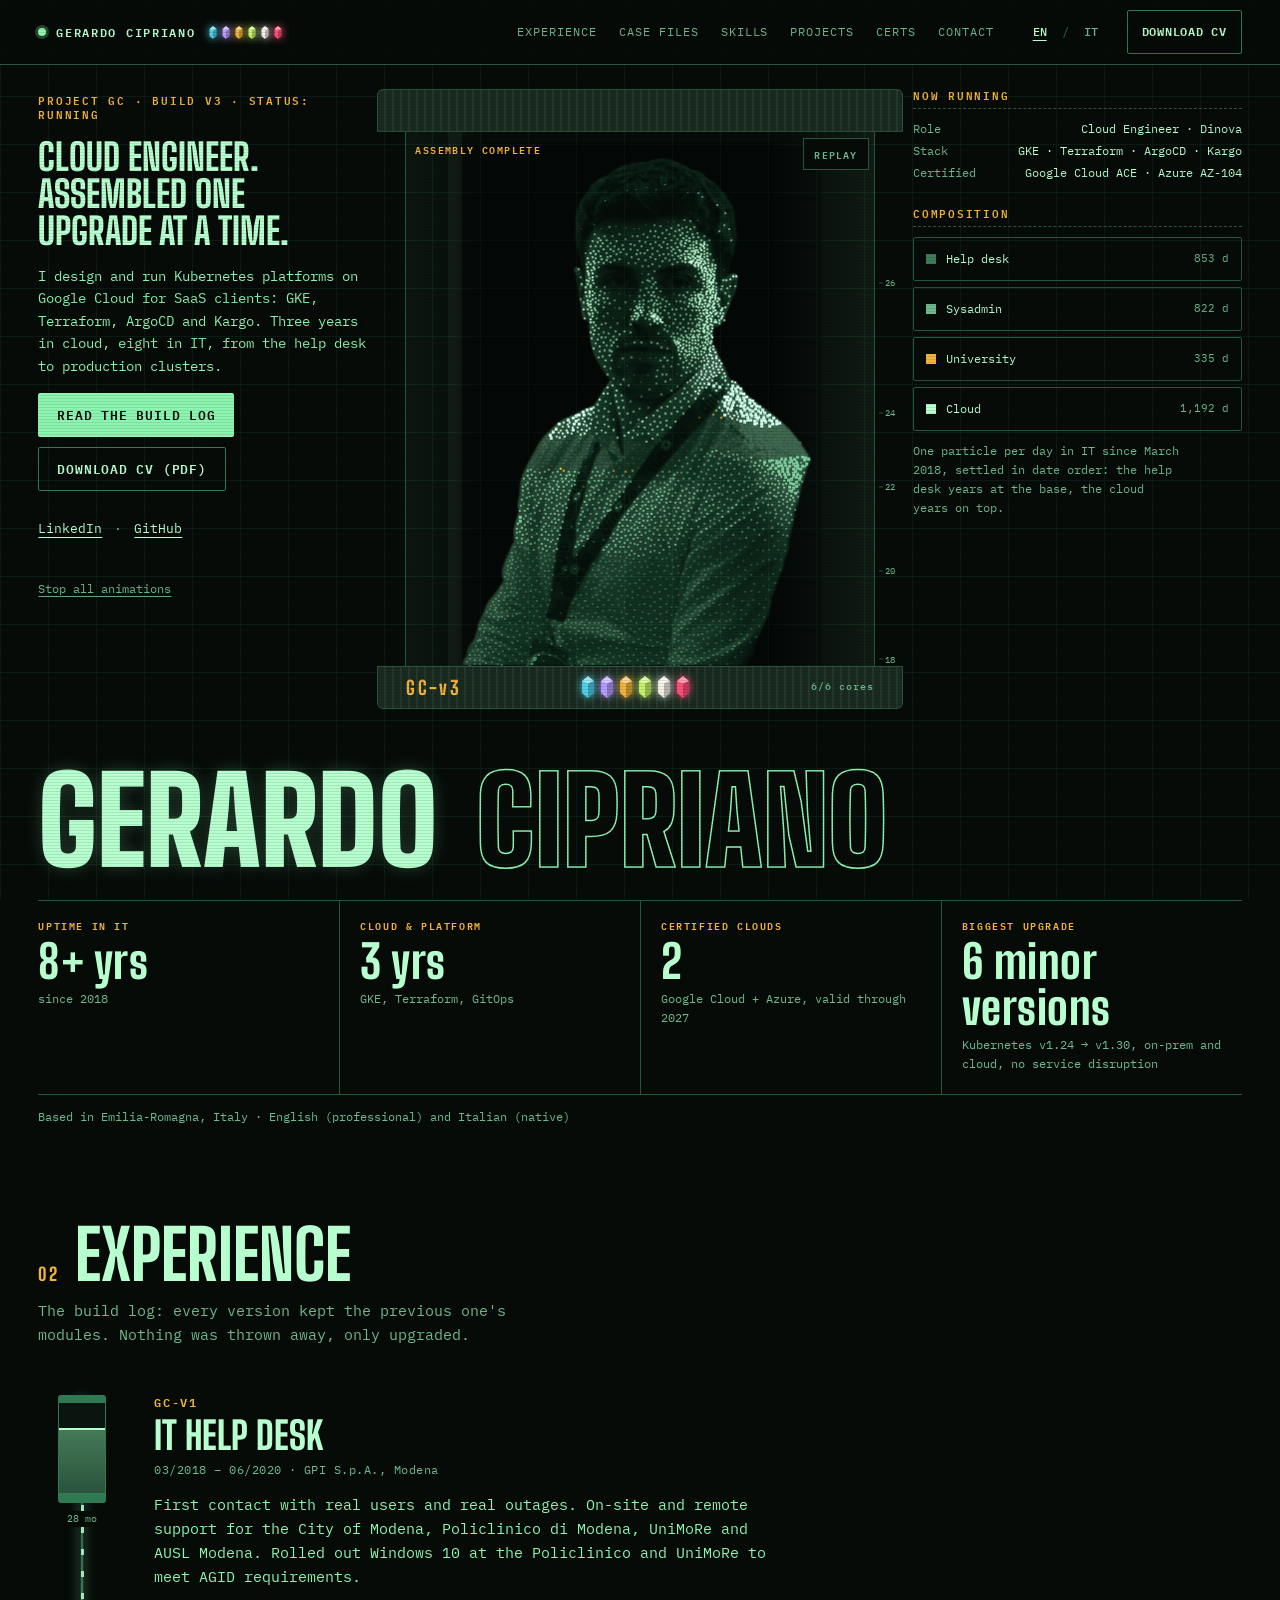
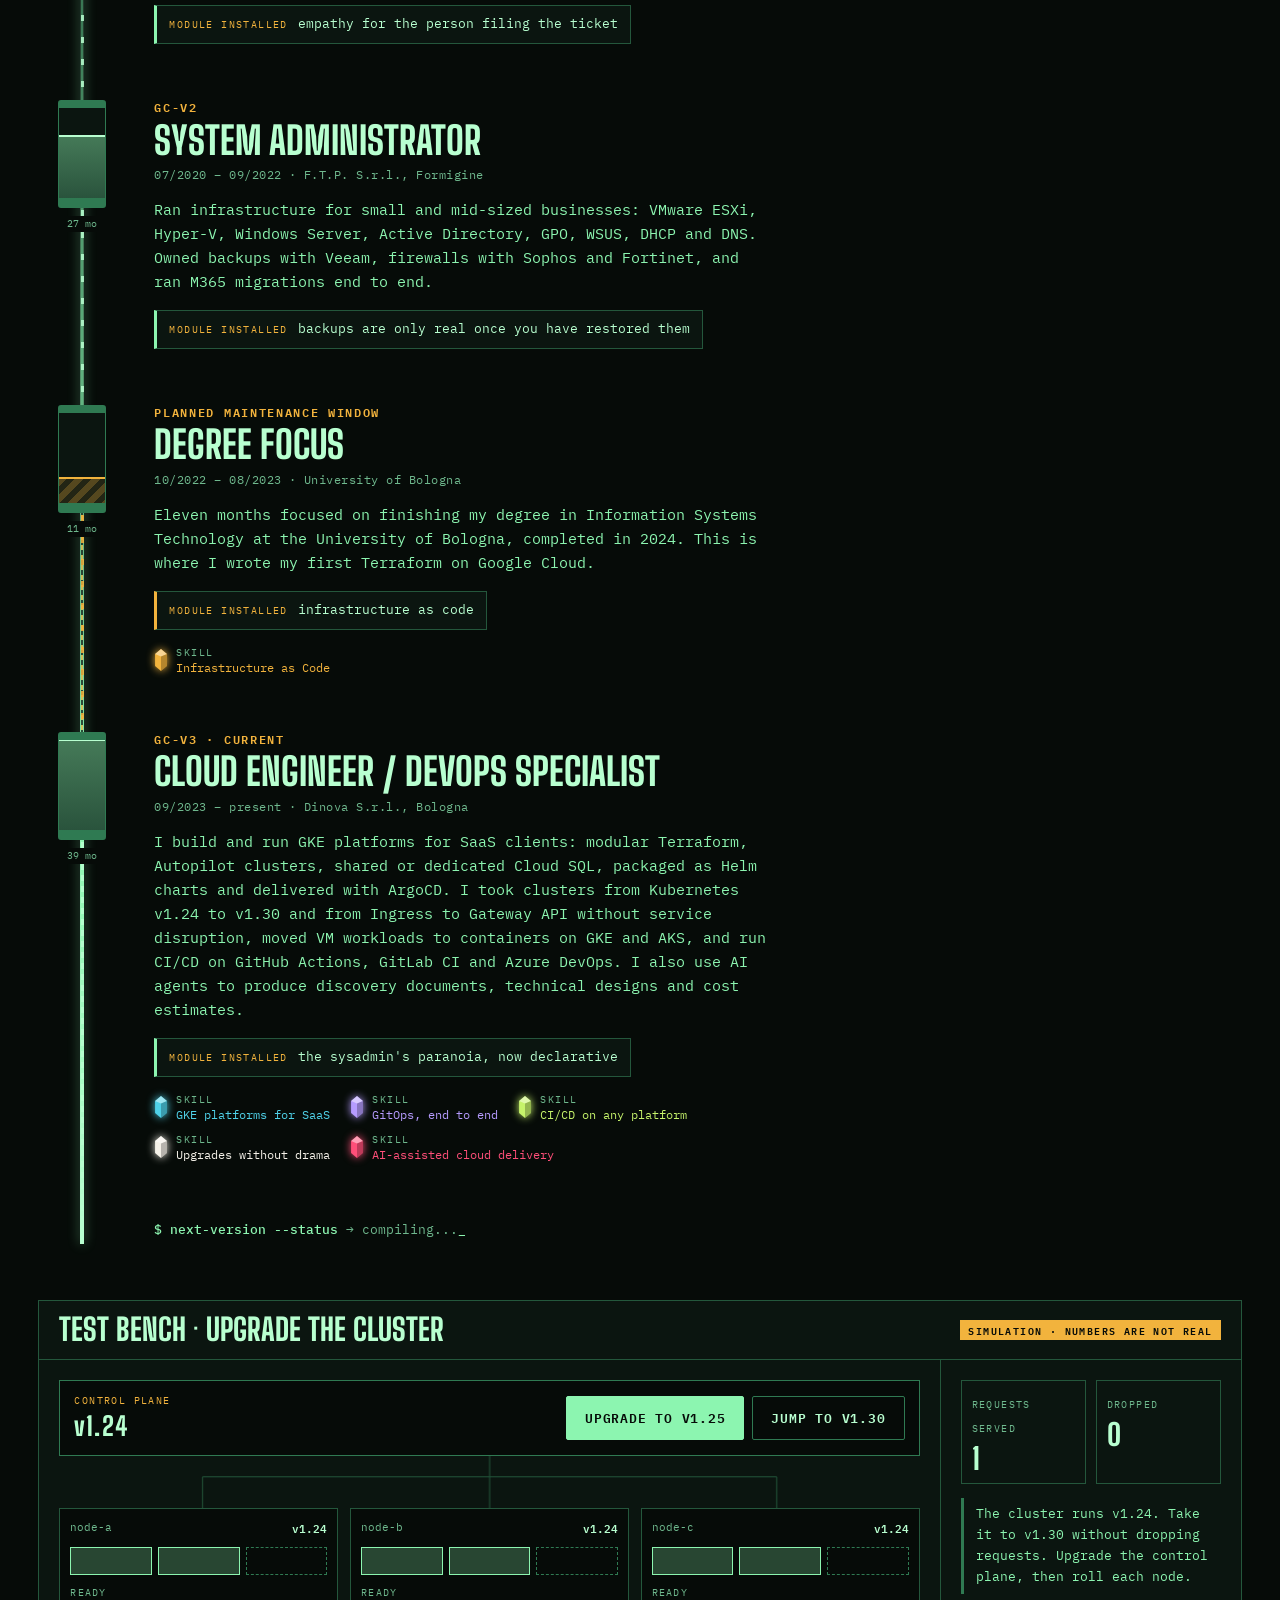
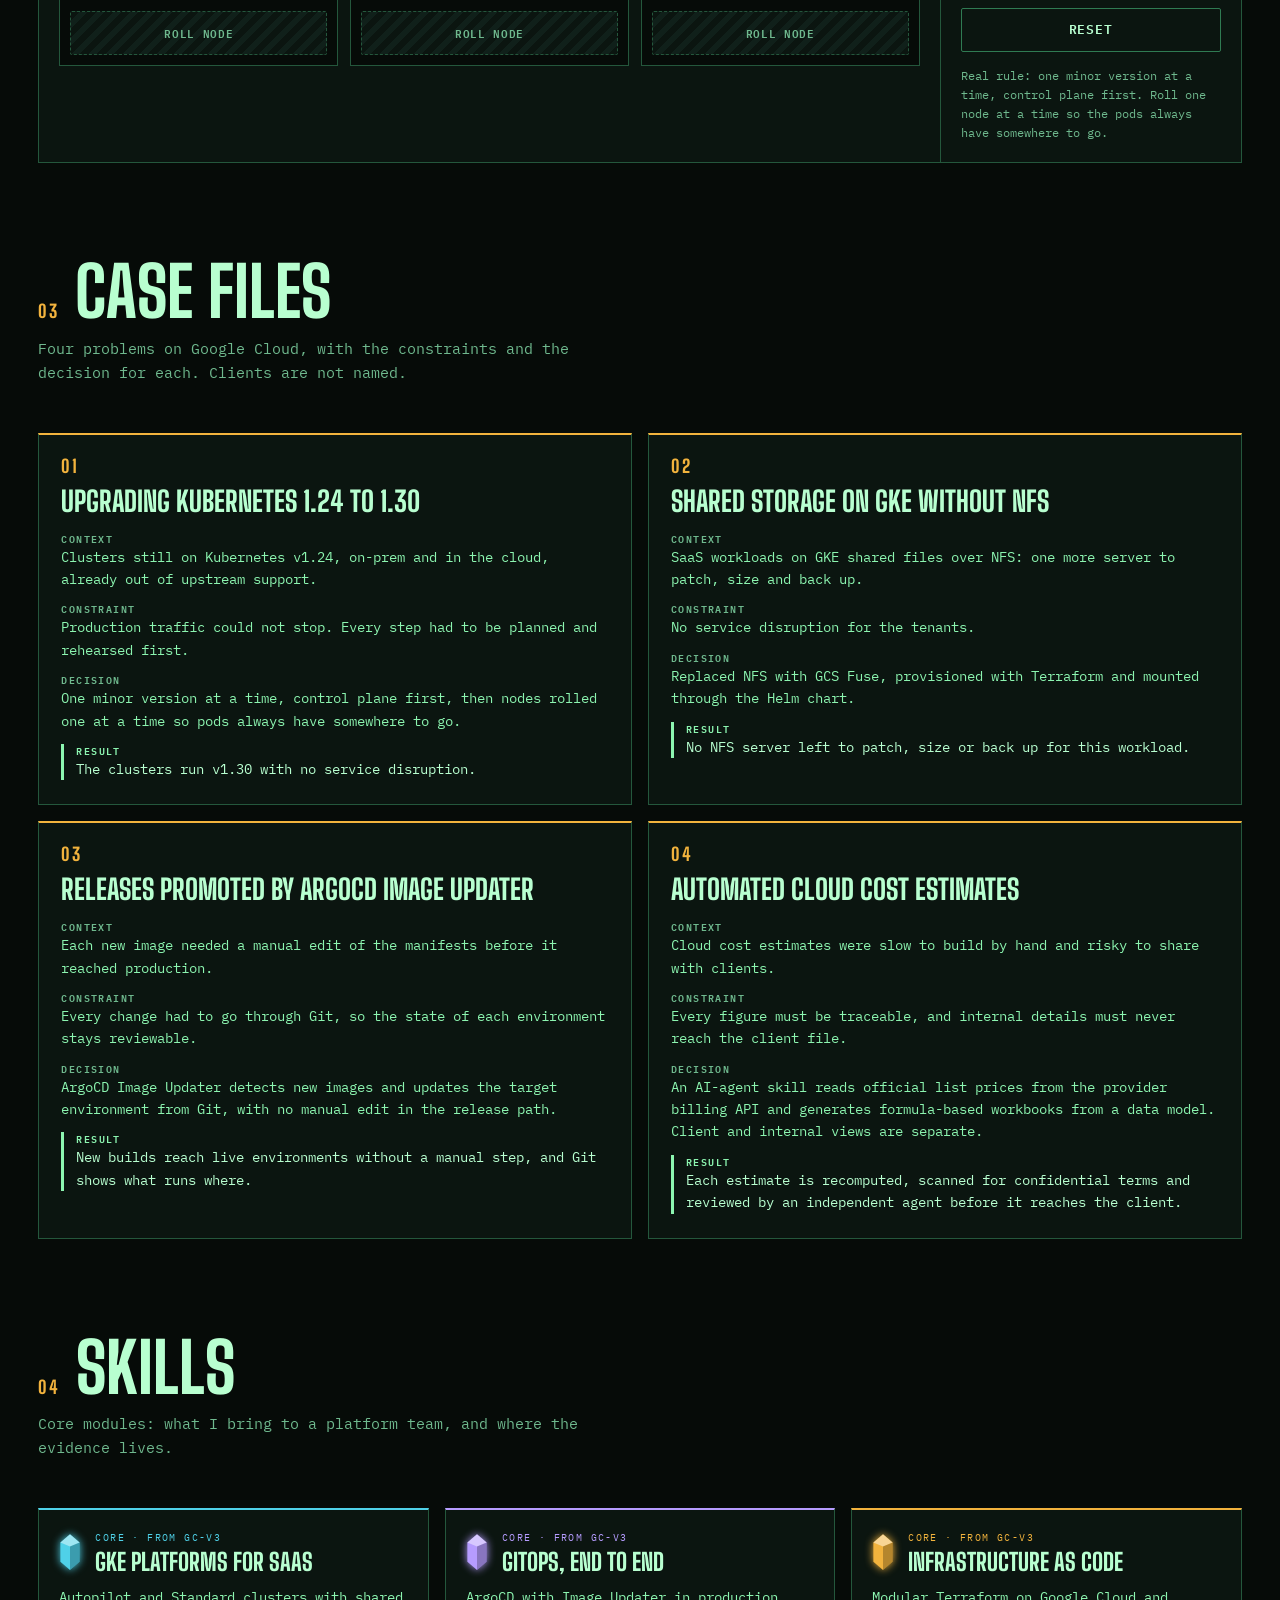
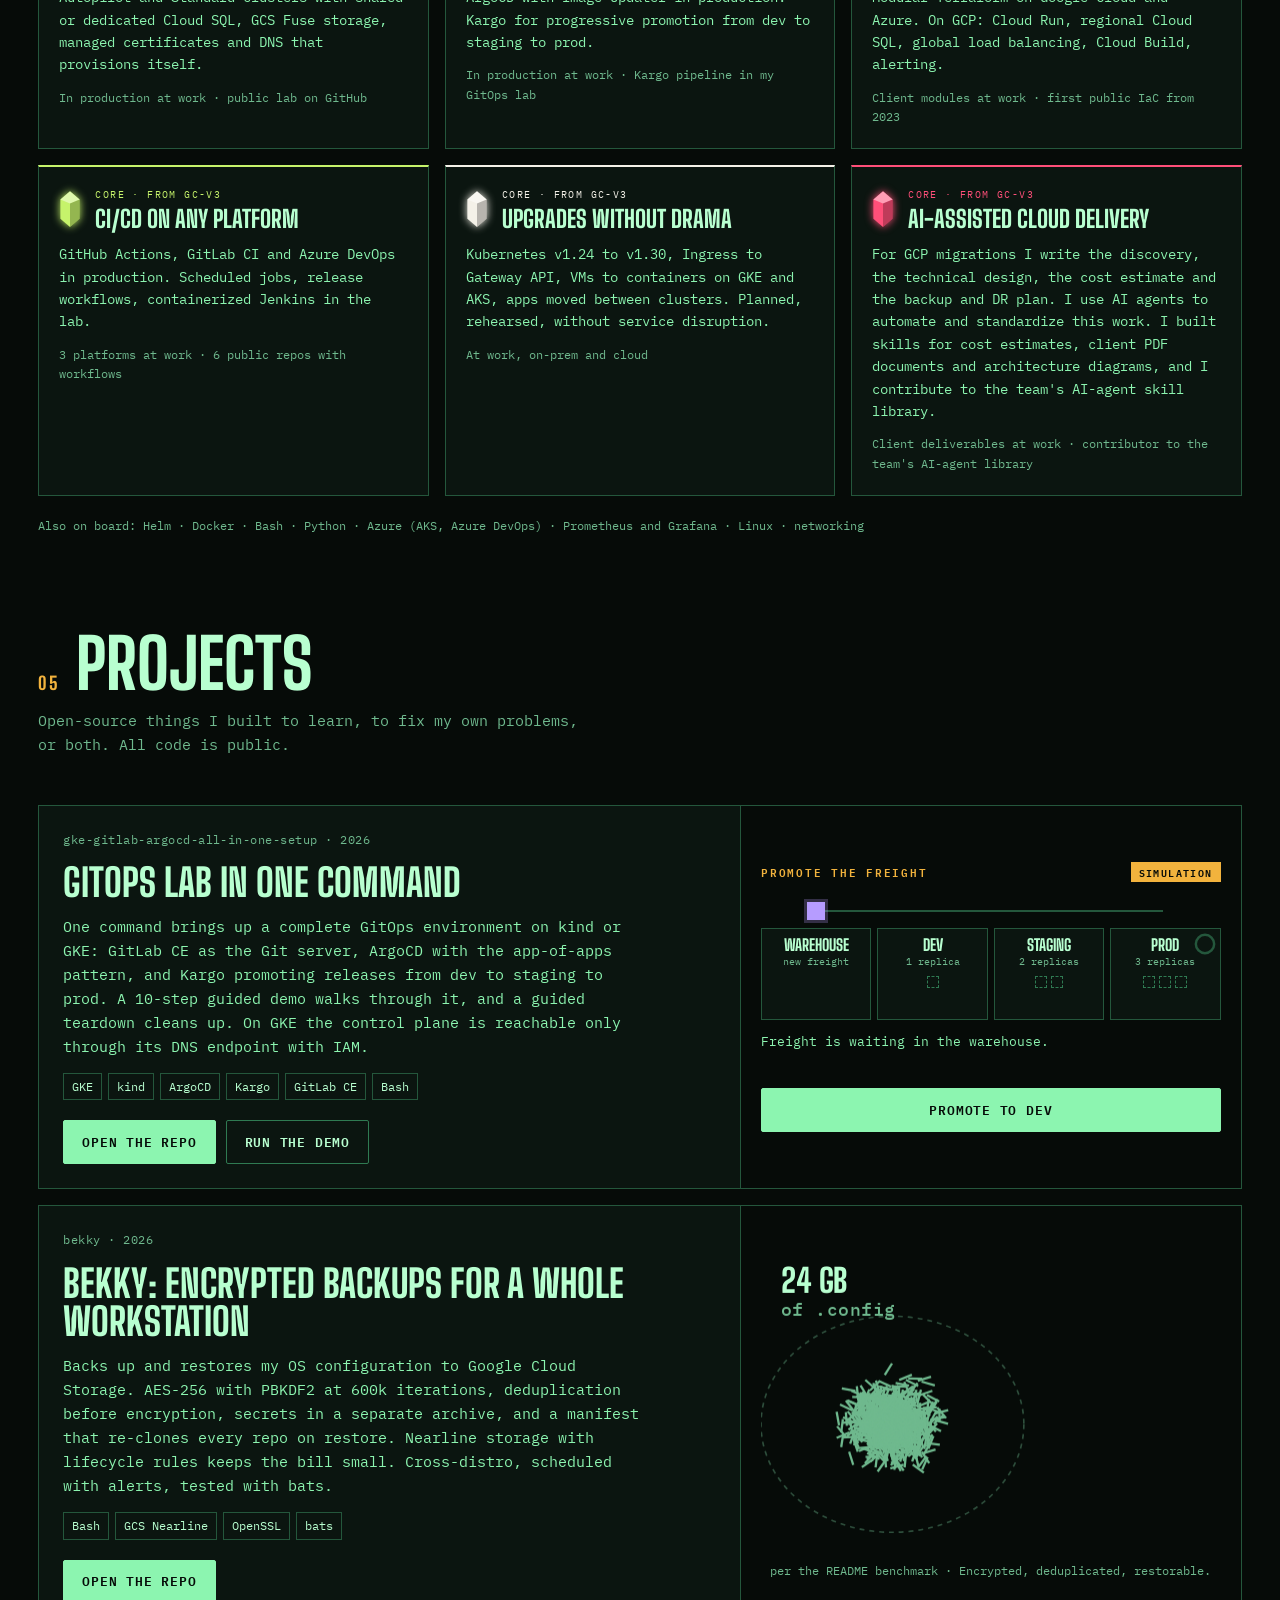
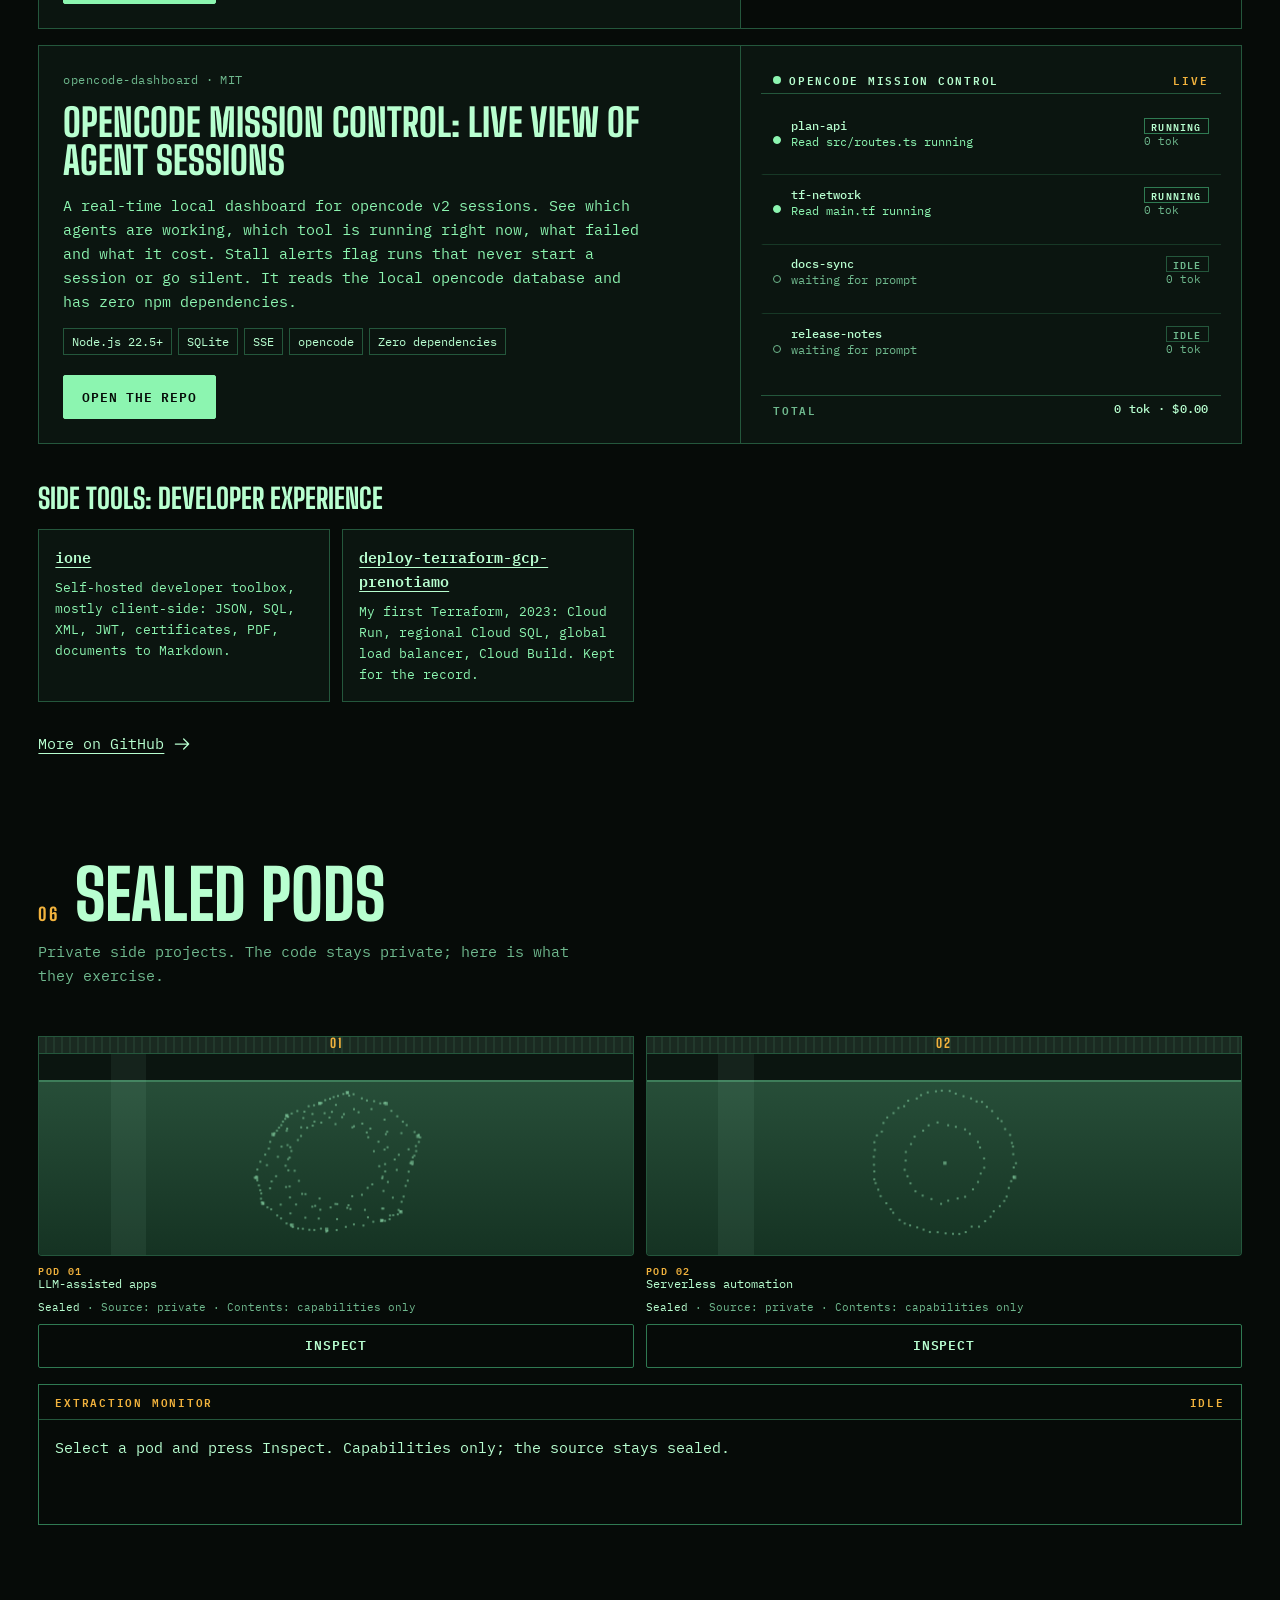
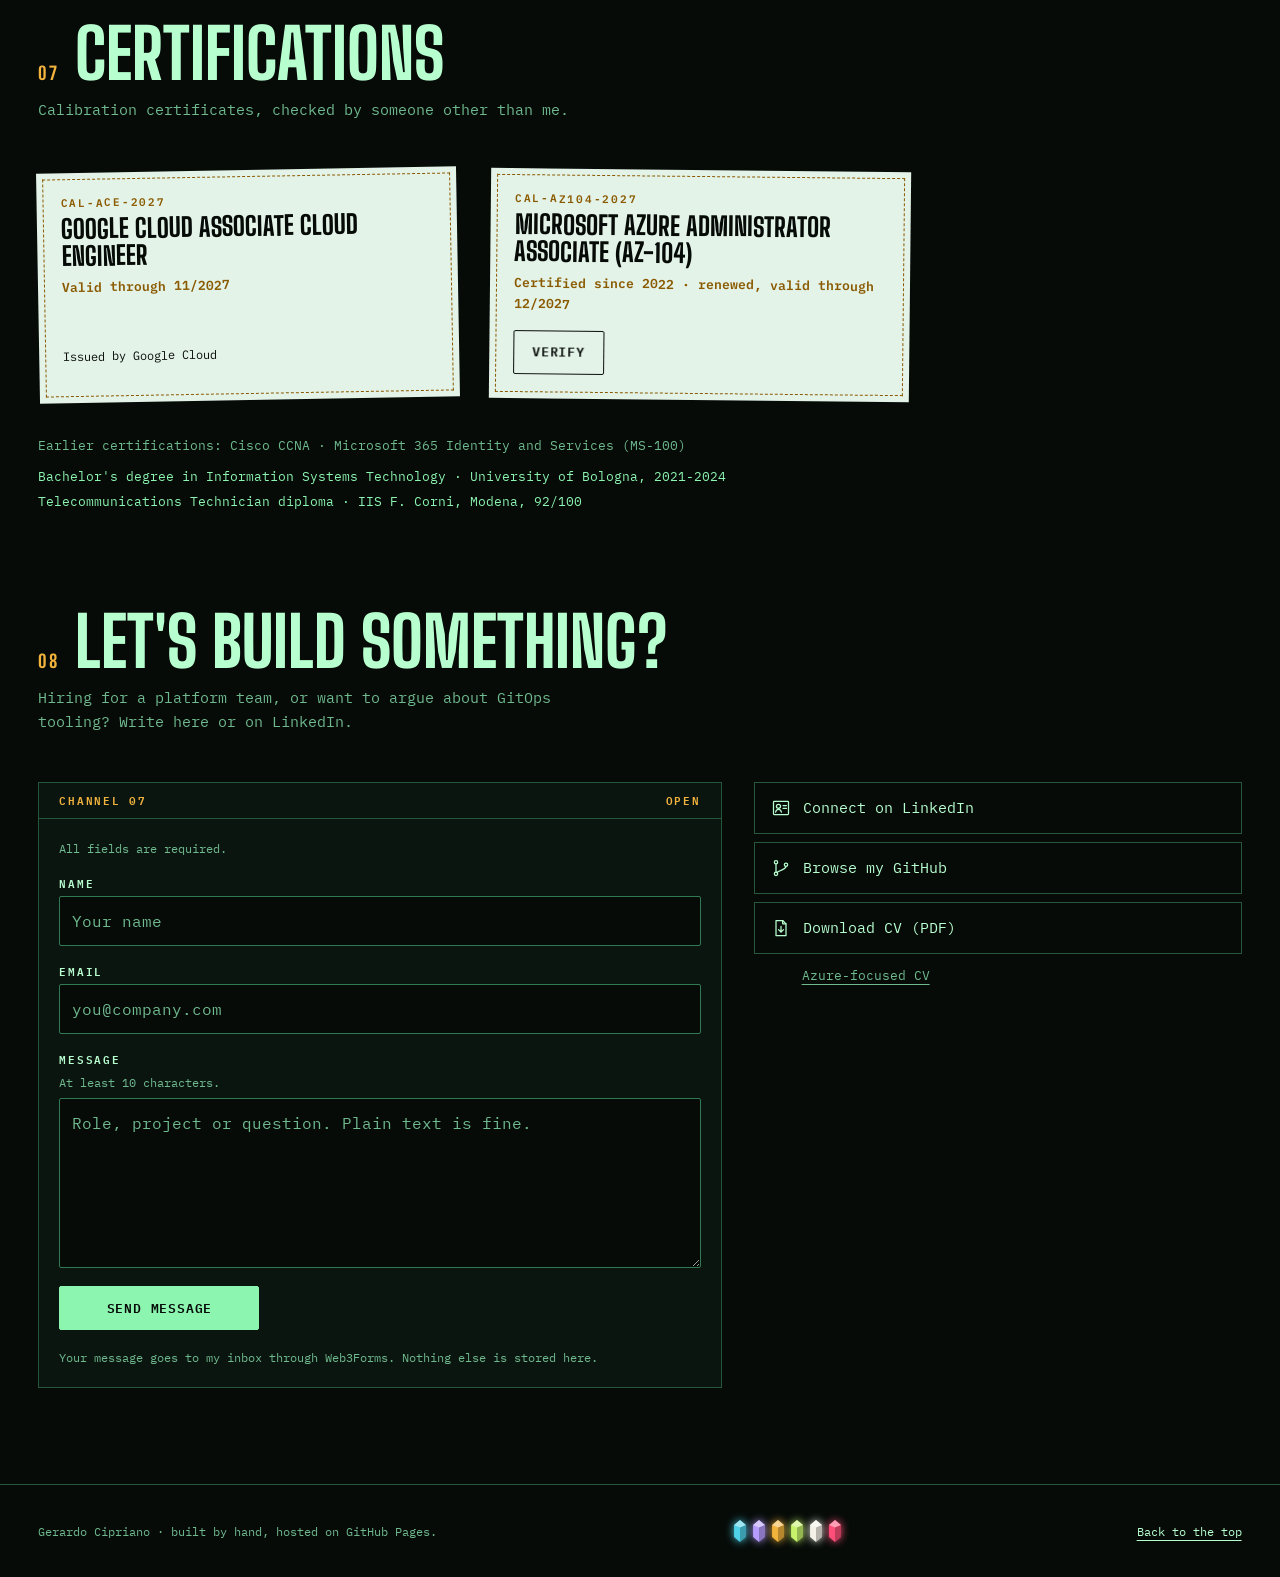
==== commit 66351063: "fix(contact): post the form natively to Web3Forms Web3Forms' bot check answers the CORS preflight of" ====
--- a/it/index.html
+++ b/it/index.html
@@ -1,5 +1,5 @@
 <!doctype html>
-<html lang="it" data-content-hash="orq4wa">
+<html lang="it" data-content-hash="1e51sb1">
 <head>
 <meta charset="utf-8">
 <meta name="viewport" content="width=device-width, initial-scale=1, viewport-fit=cover">
@@ -408,7 +408,7 @@
         <input type="hidden" name="access_key" value="ca582725-4e9c-4cce-8a8a-6fcc8eccc012">
         <input type="hidden" name="subject" value="Nuovo segnale da gerardocipriano.github.io">
         <input type="hidden" name="from_name" value="Project GC">
-        <input type="hidden" name="redirect" value="https://gerardocipriano.github.io/#contact">
+        <input type="hidden" name="redirect" value="https://gerardocipriano.github.io/it/?sent=1#contact">
         <div class="hp" aria-hidden="true"><label>Lascia questo campo vuoto <input type="checkbox" name="botcheck" tabindex="-1" autocomplete="off"></label></div>
         <p class="privacy" id="f-note">Tutti i campi sono obbligatori.</p>
         <div class="field">
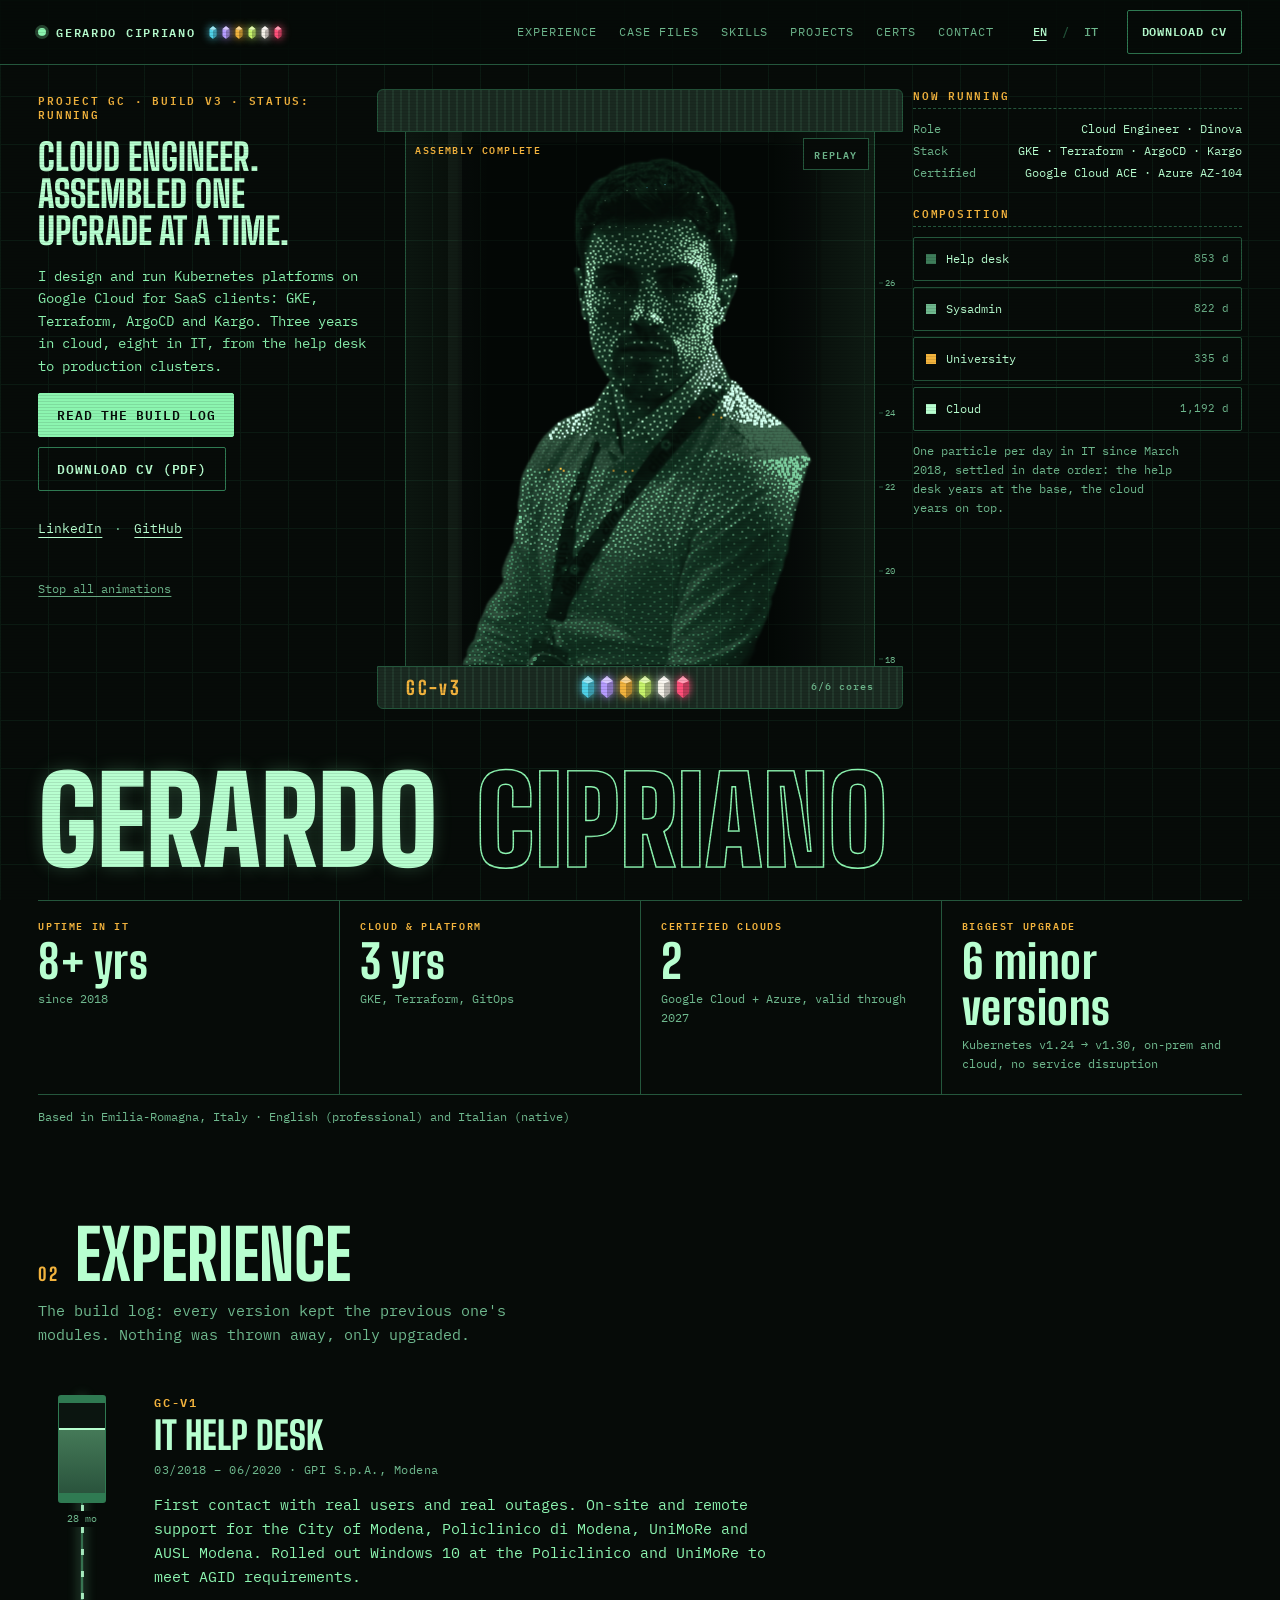
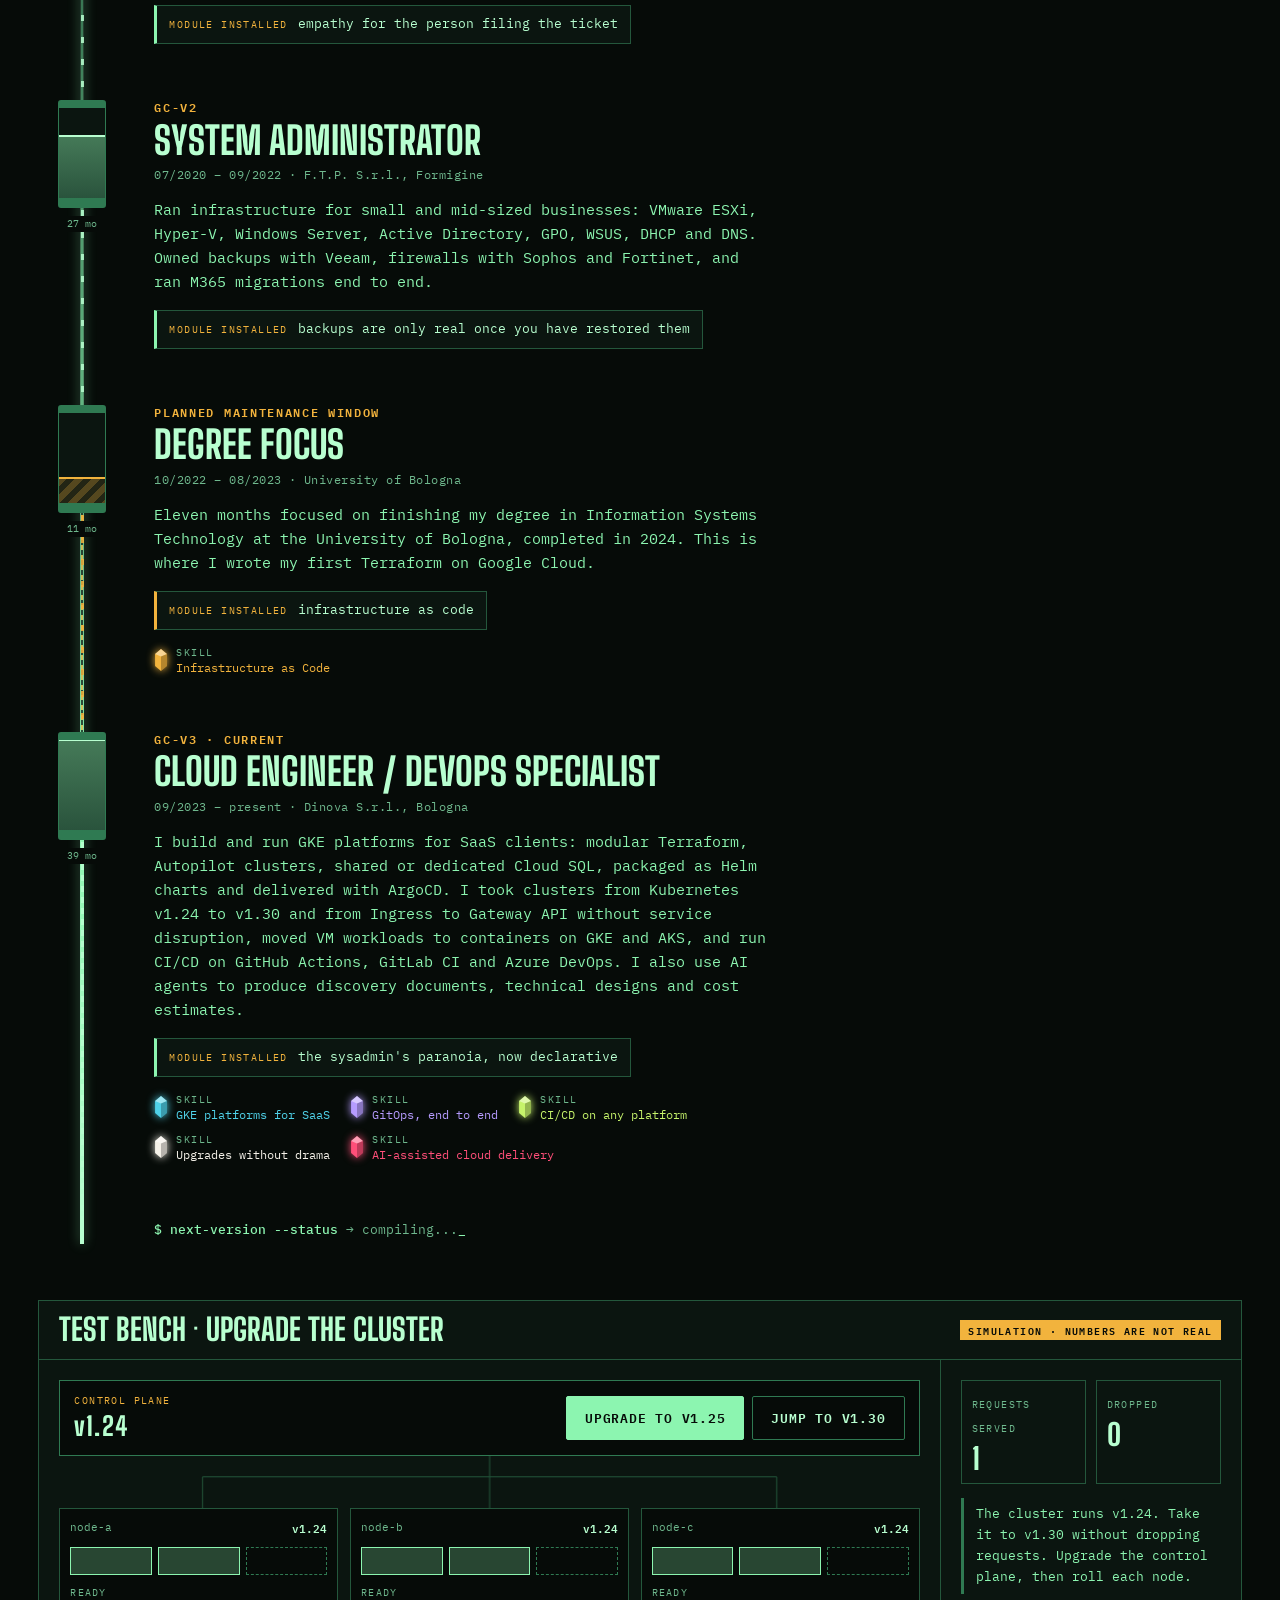
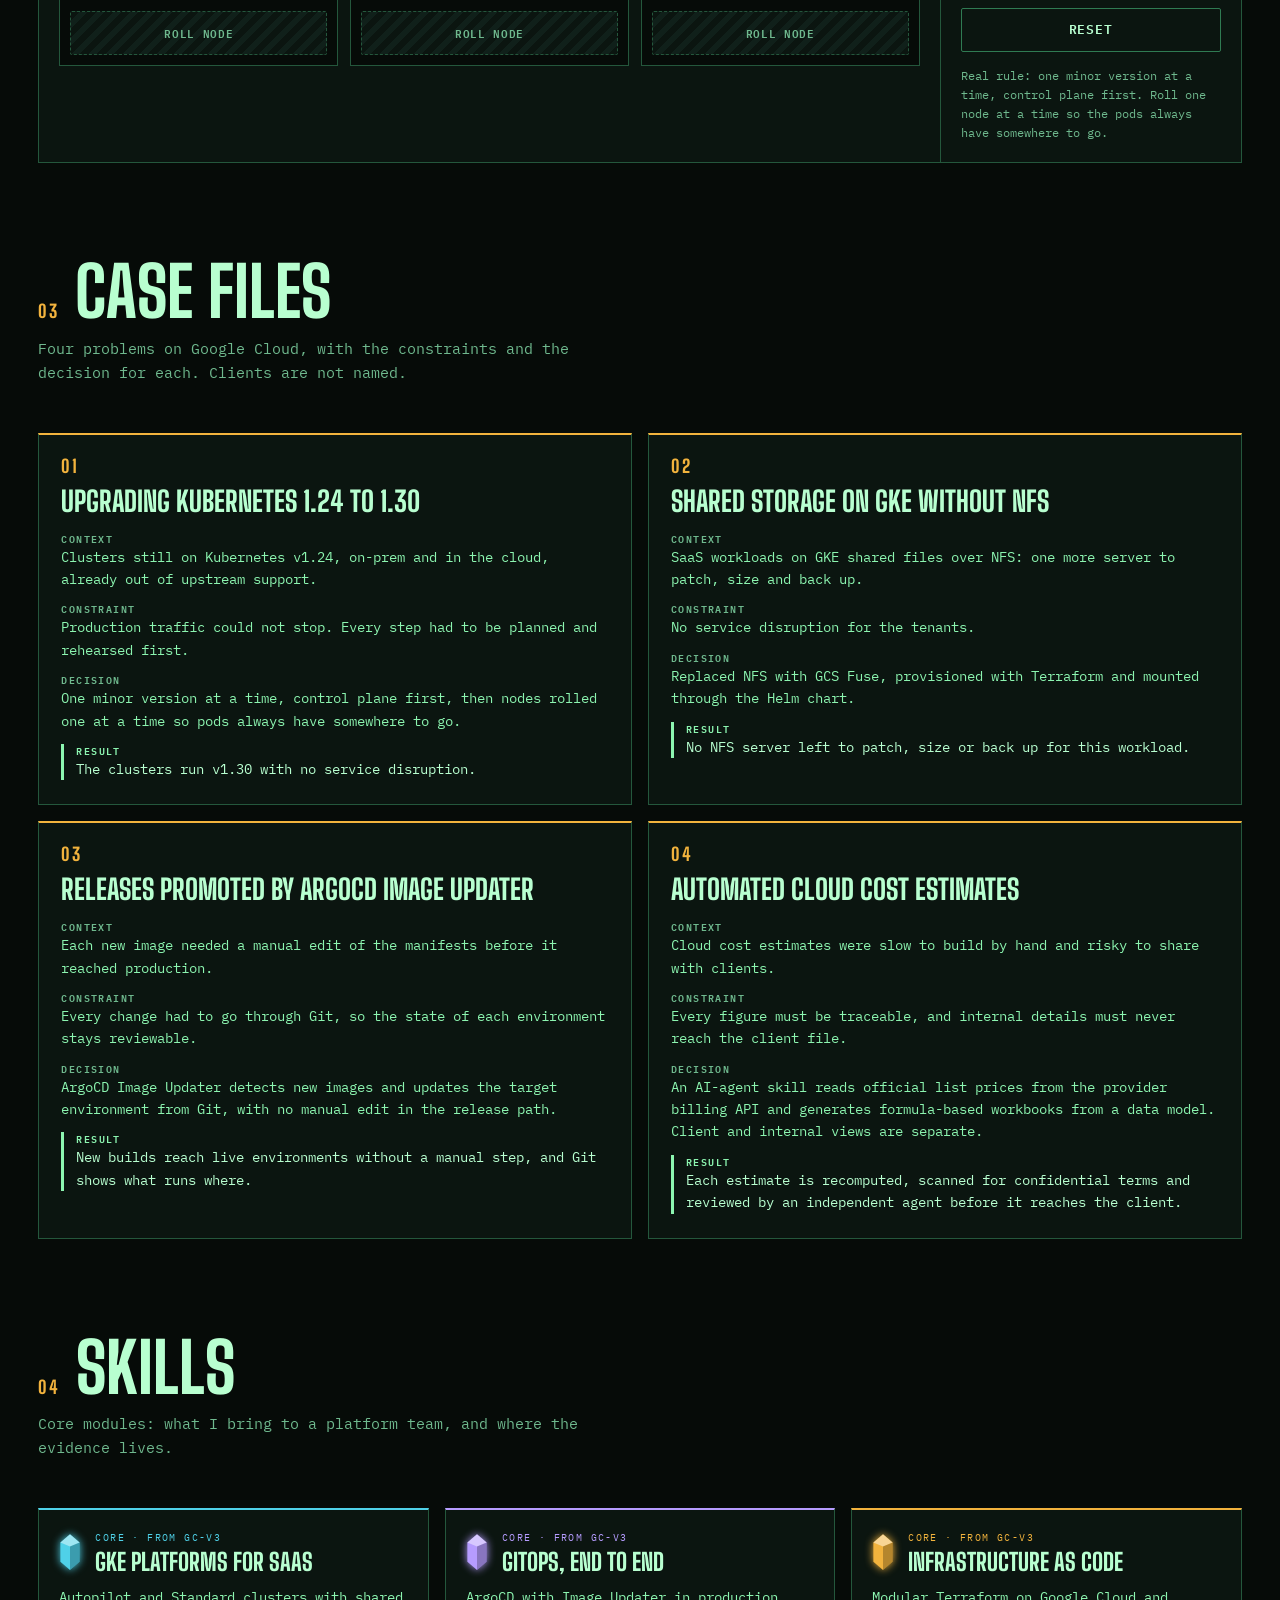
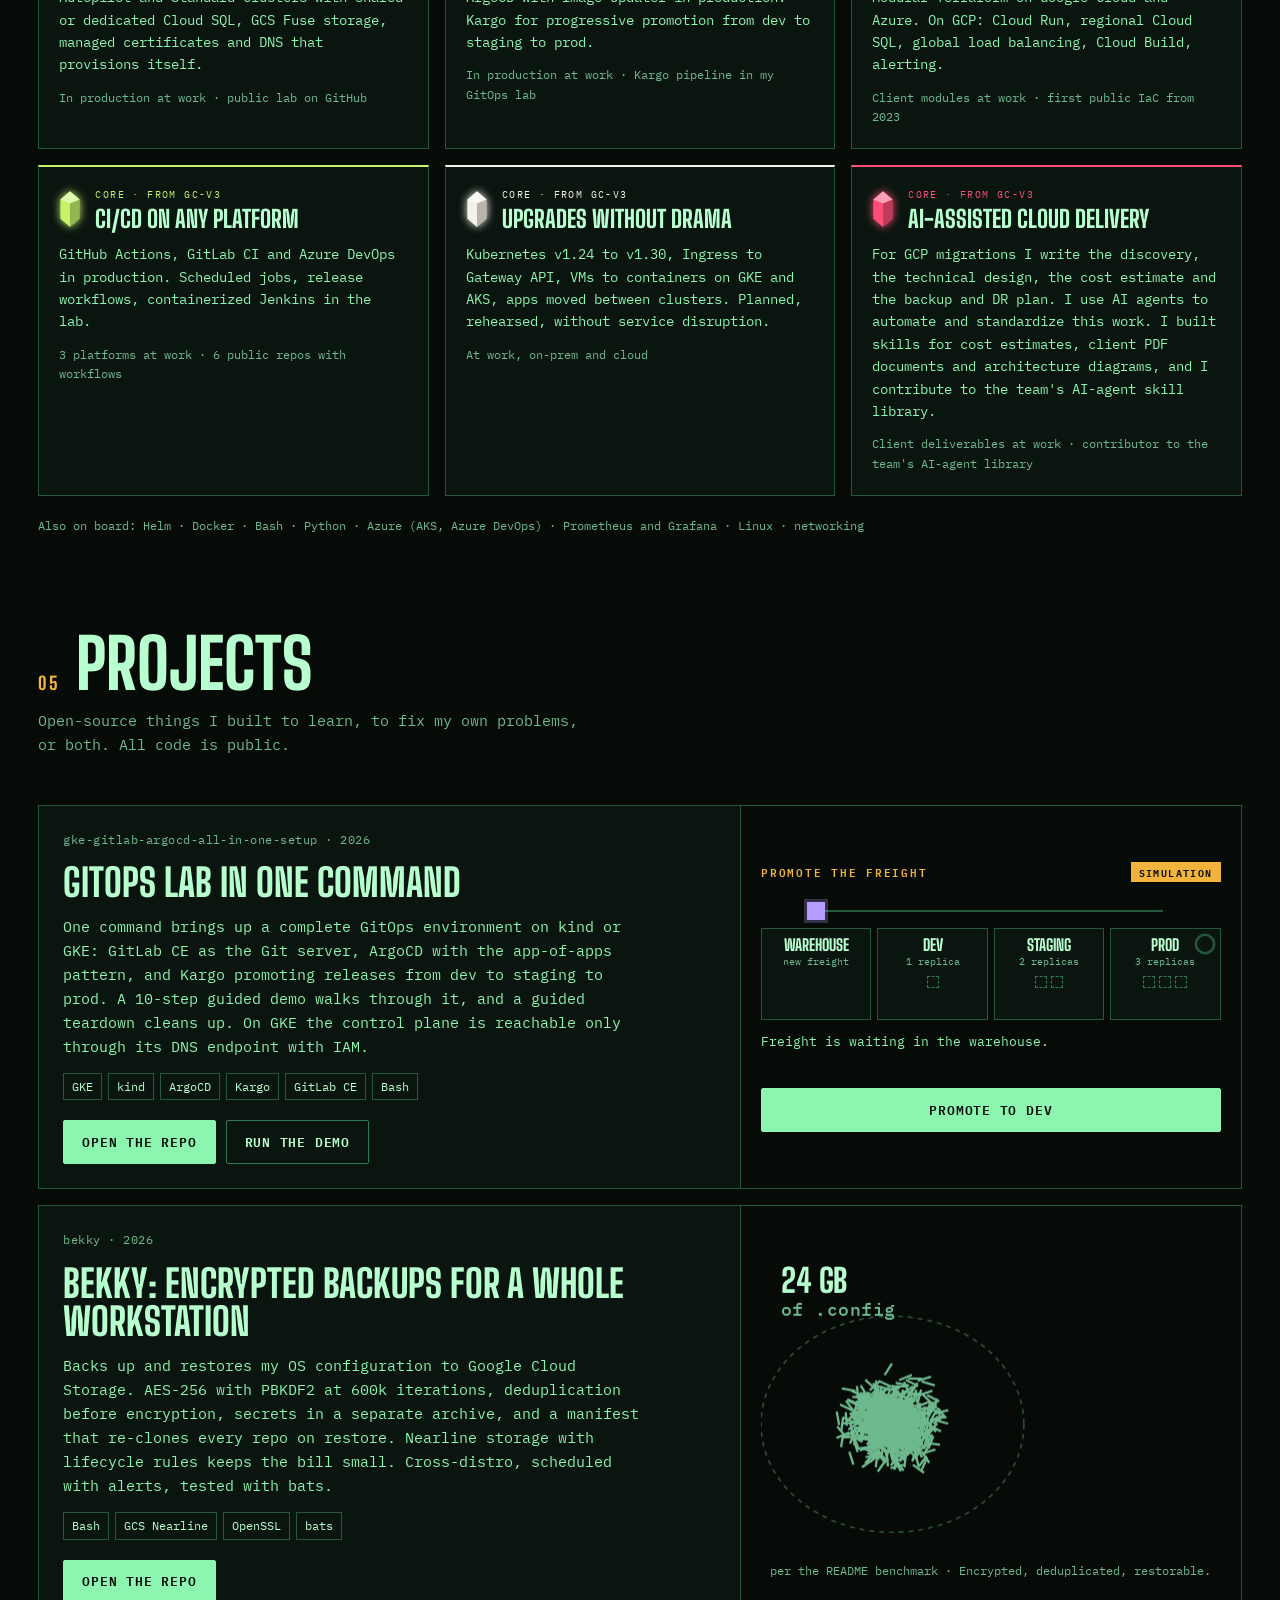
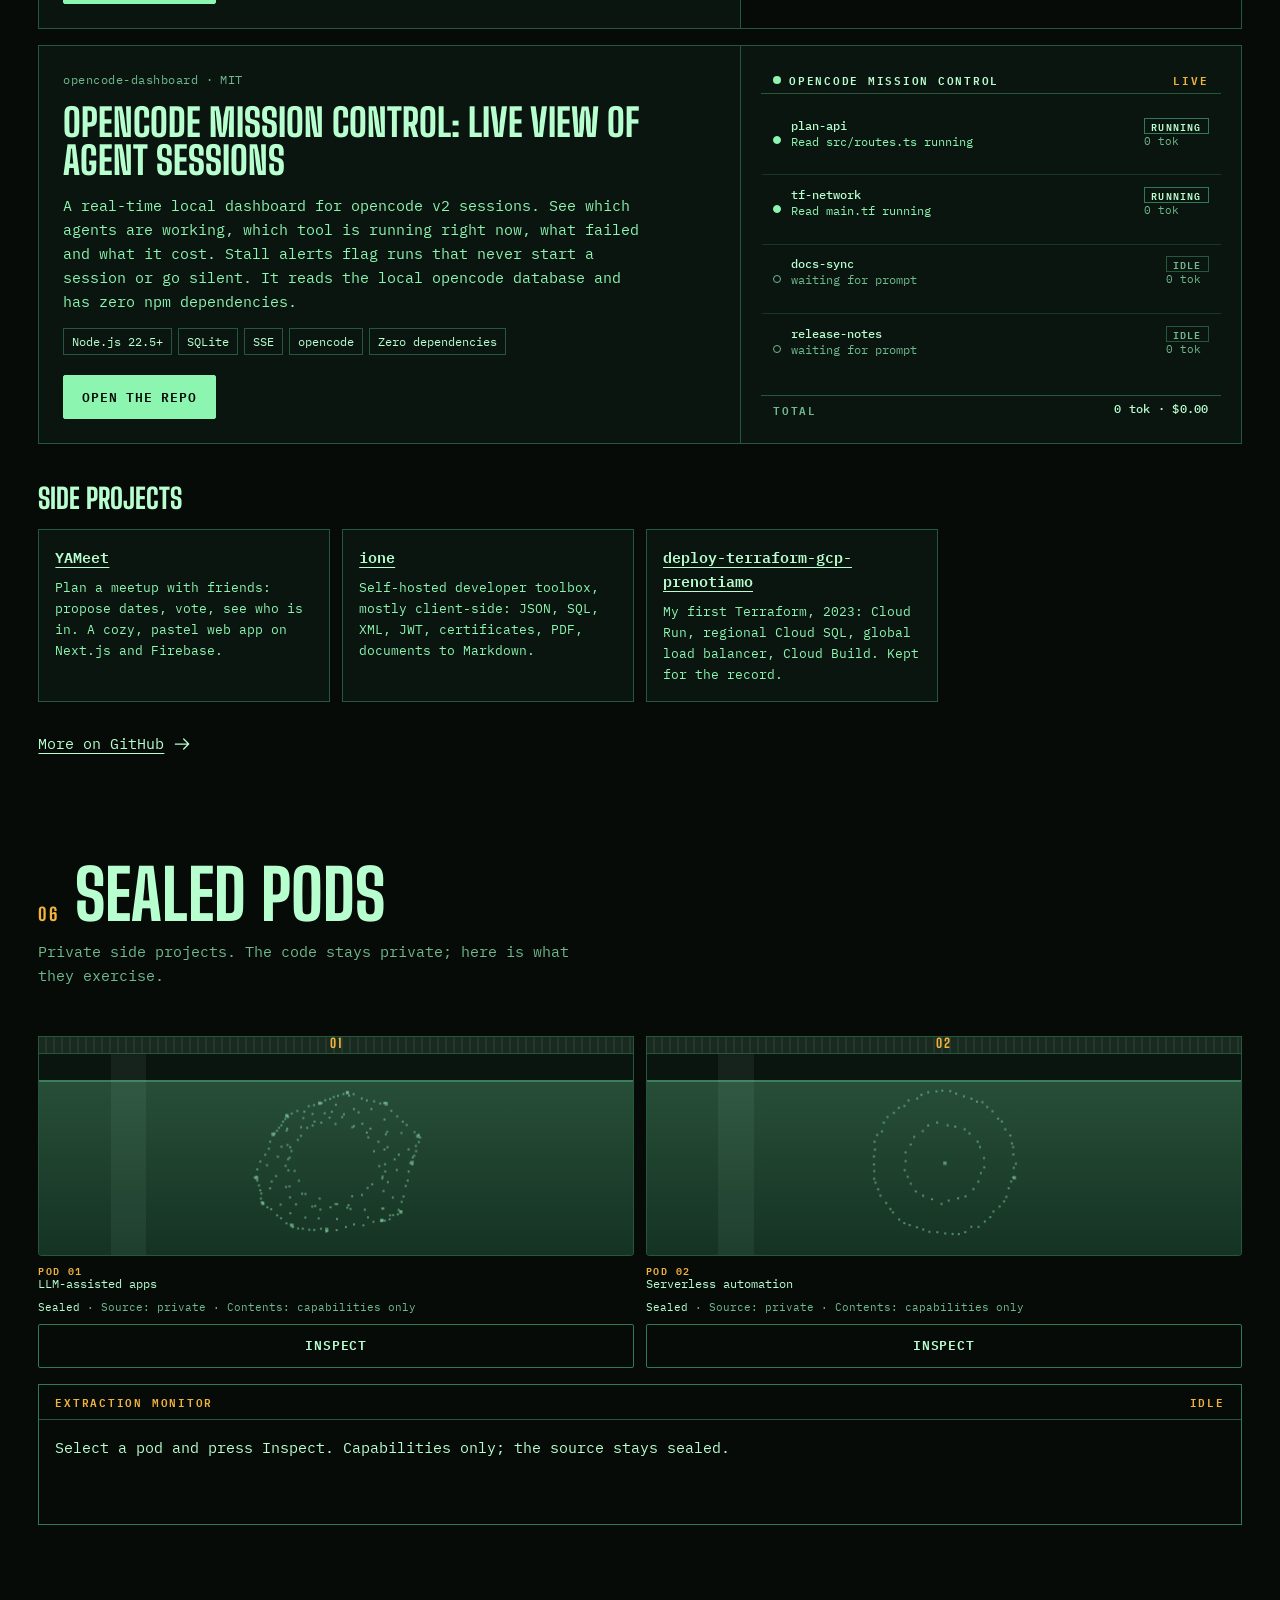
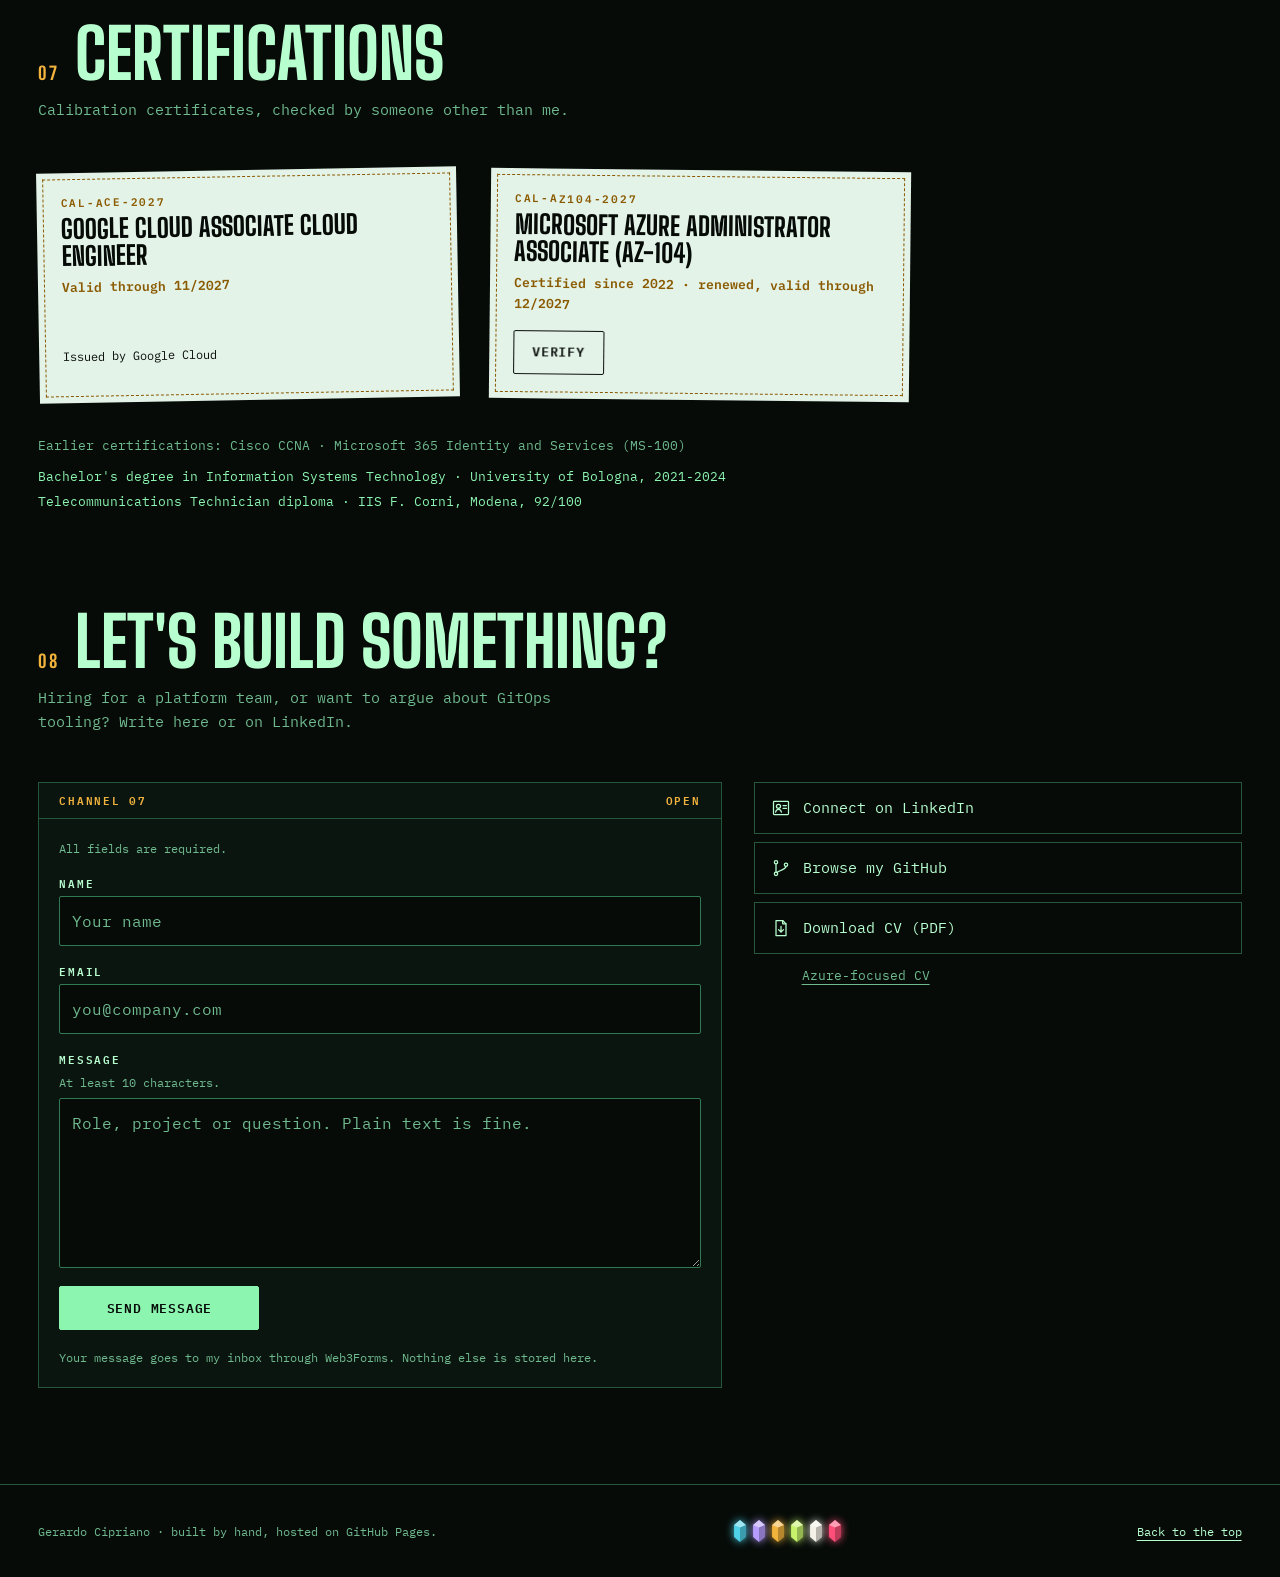
==== commit cb7356c7: "feat(content): derive version and core count from the data, add YAMeet Version, version plate, statu" ====
--- a/it/index.html
+++ b/it/index.html
@@ -1,5 +1,5 @@
 <!doctype html>
-<html lang="it" data-content-hash="1e51sb1">
+<html lang="it" data-content-hash="17i3rrc">
 <head>
 <meta charset="utf-8">
 <meta name="viewport" content="width=device-width, initial-scale=1, viewport-fit=cover">
@@ -362,8 +362,8 @@
     </div>
     <div class="xp-vis agents" id="agentsViz"></div>
   </article>
-  <h3 class="side-h">Strumenti di contorno: developer experience</h3>
-  <ul class="side-grid"><li><a href="https://github.com/gerardocipriano/ione" rel="noopener"><b>ione</b><span>Toolbox per sviluppatori self-hosted, per lo più lato client: JSON, SQL, XML, JWT, certificati, PDF, documenti in Markdown.</span></a></li><li><a href="https://github.com/gerardocipriano/deploy-terraform-gcp-prenotiamo" rel="noopener"><b>deploy-terraform-gcp-prenotiamo</b><span>Il mio primo Terraform, 2023: Cloud Run, Cloud SQL regionale, global load balancer, Cloud Build. Tenuto per memoria.</span></a></li></ul>
+  <h3 class="side-h">Progetti collaterali</h3>
+  <ul class="side-grid"><li><a href="https://yameet.netlify.app" rel="noopener"><b>YAMeet</b><span>Organizza un incontro tra amici: proponi le date, vota, vedi chi c'è. Una web app cozy e pastello su Next.js e Firebase.</span></a></li><li><a href="https://github.com/gerardocipriano/ione" rel="noopener"><b>ione</b><span>Toolbox per sviluppatori self-hosted, per lo più lato client: JSON, SQL, XML, JWT, certificati, PDF, documenti in Markdown.</span></a></li><li><a href="https://github.com/gerardocipriano/deploy-terraform-gcp-prenotiamo" rel="noopener"><b>deploy-terraform-gcp-prenotiamo</b><span>Il mio primo Terraform, 2023: Cloud Run, Cloud SQL regionale, global load balancer, Cloud Build. Tenuto per memoria.</span></a></li></ul>
   <p class="more"><a href="https://github.com/gerardocipriano?tab=repositories" rel="noopener">Altro su GitHub <svg class="ic" aria-hidden="true"><use href="#i-arrow"/></svg></a></p><!--/slot:experiments--></section>
 <section class="sec pods-sec" id="pods" aria-labelledby="pods-h" data-slot="pods"><!--slot:pods--><header class="sec-h"><span class="n" aria-hidden="true">06</span><h2 id="pods-h">Capsule sigillate</h2></header>
   <p class="lede">Progetti laterali privati. Il codice resta privato; qui c'è cosa mettono alla prova.</p>
